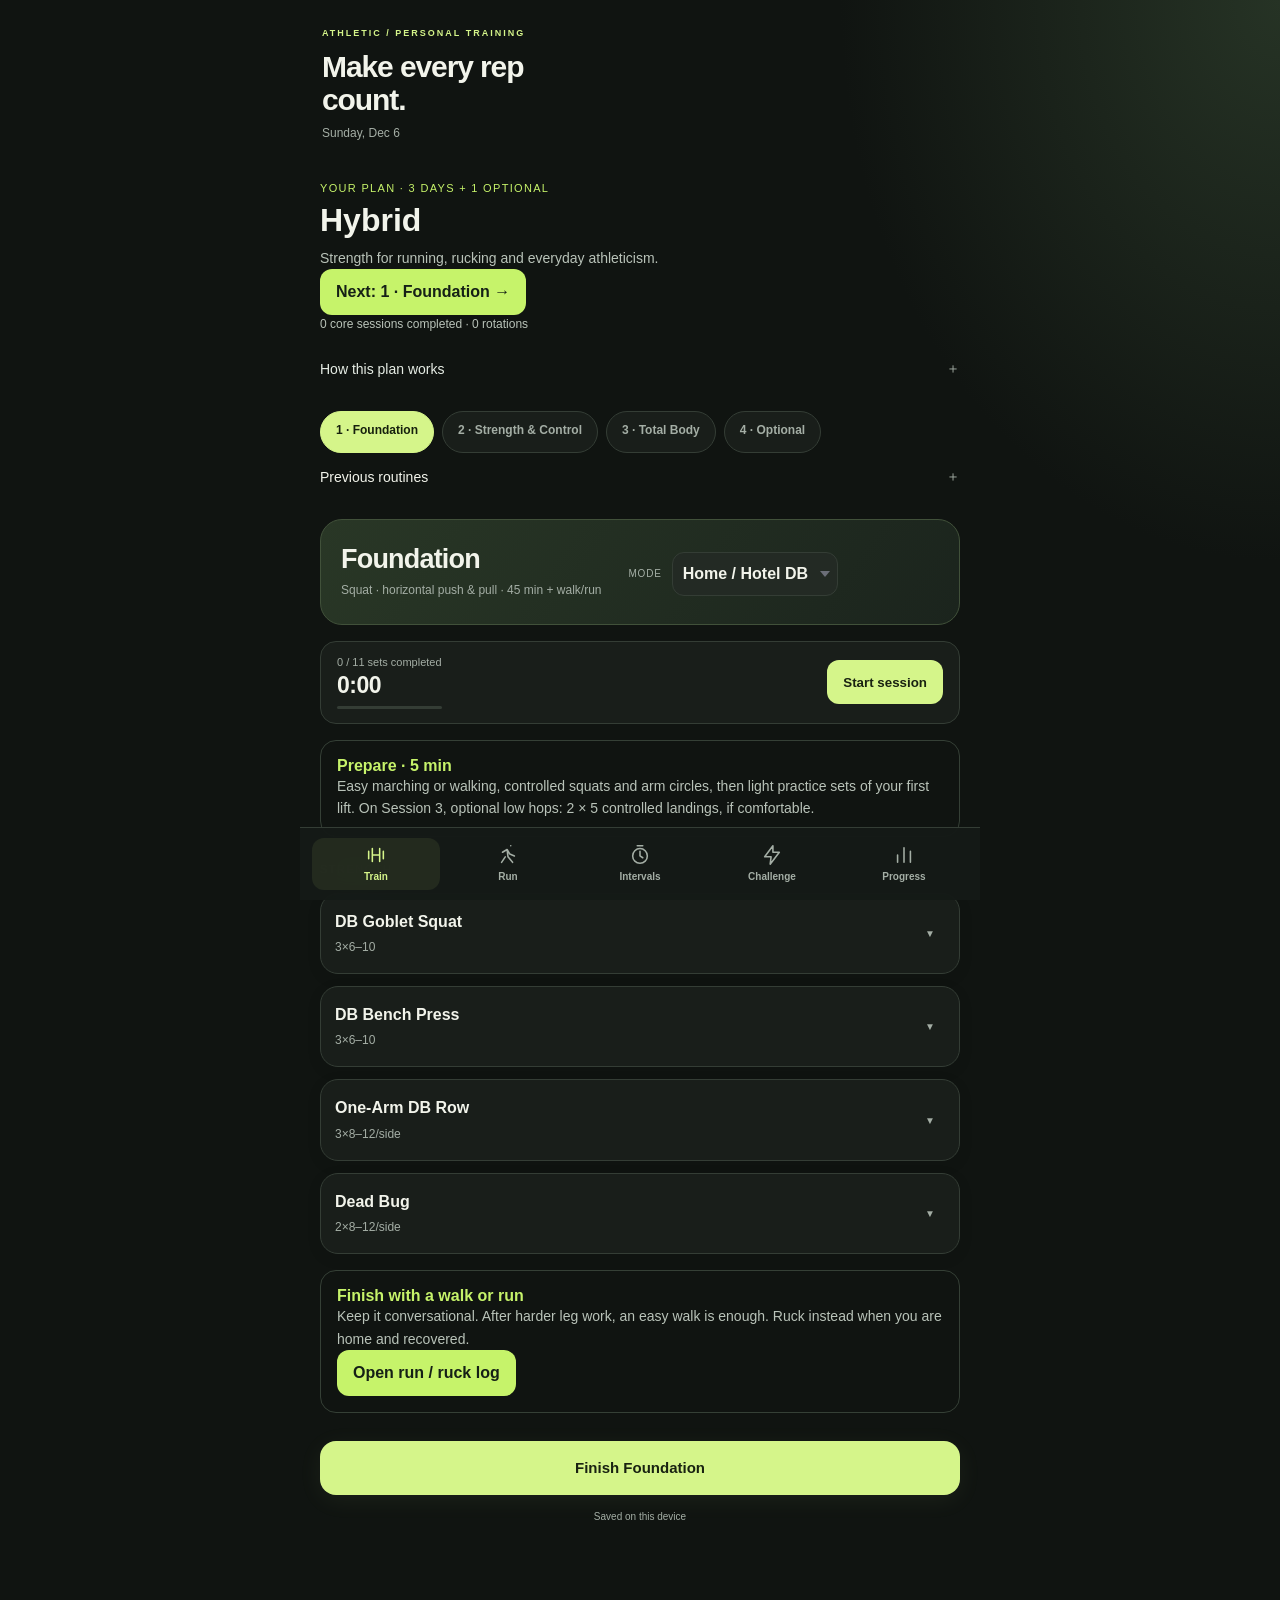
==== index.html @ b8af1570 "Add personal Hybrid plan with rotating sessions and equipment modes" ====
<!DOCTYPE html>
<html lang="en">
<head>
<meta charset="UTF-8">
<meta name="viewport" content="width=device-width, initial-scale=1.0, viewport-fit=cover">
<title>Athletic Tracker</title>
<link rel="icon" href="icon.svg" type="image/svg+xml">
<link rel="manifest" href="manifest.json">
<meta name="theme-color" content="#0D0D0F">
<meta name="apple-mobile-web-app-capable" content="yes">
<meta name="apple-mobile-web-app-status-bar-style" content="black-translucent">
<meta name="apple-mobile-web-app-title" content="Athletic">
<link rel="apple-touch-icon" href="icon-180-v3.png">
<style>
  :root {
    --bg: #0D0D0F;
    --surface: #16171A;
    --surface2: #1E2025;
    --border: #2A2B30;
    --text: #E8E9EC;
    --muted: #6B6E78;
    --upper-a: #E84040;
    --lower-a: #3DBE6E;
    --upper-b: #4098E8;
    --lower-b: #9B5DE5;
    --run: #F5A623;
    --font-mono: 'SF Mono','Fira Code','Consolas',monospace;
    --font-sans: -apple-system,BlinkMacSystemFont,'Segoe UI',sans-serif;
  }
  * { box-sizing: border-box; margin: 0; padding: 0; }
  body { background: var(--bg); color: var(--text); font-family: var(--font-sans); min-height: 100vh; }

  /* GOAL STRIP */
  .goal-strip { background: var(--surface); border-bottom: 1px solid var(--border); padding: 10px 16px; display: grid; grid-template-columns: repeat(4,1fr); gap: 8px; }
  .goal-card { background: var(--surface2); border-radius: 8px; padding: 8px 10px; position: relative; overflow: hidden; }
  .goal-card::before { content:''; position: absolute; top:0; left:0; right:0; height:2px; background: var(--goal-color,#E84040); }
  .goal-label { font-size:9px; text-transform:uppercase; letter-spacing:.08em; color:var(--muted); margin-bottom:4px; }
  .goal-value { font-family:var(--font-mono); font-size:18px; font-weight:700; line-height:1; color:var(--goal-color); }
  .goal-target { font-size:9px; color:var(--muted); margin-top:3px; }
  .goal-progress-bar { margin-top:6px; height:3px; background:var(--border); border-radius:2px; overflow:hidden; }
  .goal-progress-fill { height:100%; border-radius:2px; background:var(--goal-color); transition:width .4s ease; }

  /* HEADER */
  header { padding:14px 16px 0; display:flex; align-items:center; justify-content:space-between; }
  header h1 { font-size:20px; font-weight:700; letter-spacing:-.02em; }
  .header-date { font-size:12px; color:var(--muted); font-family:var(--font-mono); }

  /* TABS */
  .tabs-wrap { padding:14px 16px 0; overflow-x:auto; }
  .tabs { display:flex; gap:6px; min-width:max-content; }
  .tab { padding:7px 14px; border-radius:6px; border:1px solid var(--border); background:var(--surface); color:var(--muted); font-size:12px; font-weight:600; letter-spacing:.04em; text-transform:uppercase; cursor:pointer; transition:all .15s; white-space:nowrap; }
  .tab:hover { border-color:#444; color:var(--text); }
  .tab.active { color:#fff; border-color:var(--tab-color); background:color-mix(in srgb,var(--tab-color) 15%,var(--surface)); }
  .tab[data-tab="upper-a"] { --tab-color:var(--upper-a); }
  .tab[data-tab="lower-a"] { --tab-color:var(--lower-a); }
  .tab[data-tab="upper-b"] { --tab-color:var(--upper-b); }
  .tab[data-tab="lower-b"] { --tab-color:var(--lower-b); }
  .tab[data-tab="run"] { --tab-color:var(--run); }
  .tab[data-tab="dbcircuit"] { --tab-color:#FF6B9D; }
  .tab[data-tab="emom"] { --tab-color:#00C9A7; }
  .tab[data-tab="gtg"] { --tab-color:#FFD23F; }
  .tab[data-tab="log"] { --tab-color:#888; }

  main { padding:16px; }
  .panel { display:none; }
  .panel.active { display:block; }

  /* WORKOUT HEADER */
  .workout-header { display:flex; align-items:center; gap:10px; margin-bottom:16px; }
  .workout-badge { width:8px; height:8px; border-radius:50%; flex-shrink:0; }
  .workout-title { font-size:22px; font-weight:700; }
  .workout-subtitle { font-size:12px; color:var(--muted); margin-top:2px; }
  .section-label { font-size:9px; text-transform:uppercase; letter-spacing:.1em; color:var(--muted); margin:18px 0 8px; padding-bottom:6px; border-bottom:1px solid var(--border); }

  /* EXERCISE CARD */
  .exercise-card { background:var(--surface); border:1px solid var(--border); border-radius:10px; margin-bottom:8px; overflow:hidden; }
  .exercise-header { display:flex; align-items:center; justify-content:space-between; padding:12px 14px; user-select:none; }
  .exercise-header-left { flex:1; cursor:pointer; }
  .exercise-name { font-size:14px; font-weight:600; }
  .exercise-scheme { font-family:var(--font-mono); font-size:11px; color:var(--muted); }
  .exercise-chevron { font-size:10px; color:var(--muted); transition:transform .2s; margin-left:10px; cursor:pointer; }
  .exercise-card.open .exercise-chevron { transform:rotate(180deg); }

  /* SWAP BUTTON */
  .swap-btn {
    background: var(--surface2);
    border: 1px solid var(--border);
    border-radius: 5px;
    color: var(--muted);
    font-size: 10px;
    font-weight: 700;
    letter-spacing: .04em;
    padding: 4px 8px;
    cursor: pointer;
    white-space: nowrap;
    transition: all .15s;
    margin-right: 8px;
    flex-shrink: 0;
  }
  .swap-btn:hover { border-color:#555; color:var(--text); }
  .swap-btn.active { border-color:#F5A623; color:#F5A623; background:rgba(245,166,35,.08); }

  /* SWAP DROPDOWN */
  .swap-dropdown {
    display: none;
    margin: 0 14px 12px;
    background: var(--surface2);
    border: 1px solid var(--border);
    border-radius: 8px;
    overflow: hidden;
  }
  .swap-dropdown.open { display: block; }
  .swap-category {
    padding: 6px 12px 4px;
    font-size: 9px;
    text-transform: uppercase;
    letter-spacing: .1em;
    color: var(--muted);
    border-top: 1px solid var(--border);
    margin-top: 2px;
  }
  .swap-category:first-child { border-top: none; margin-top: 0; }
  .swap-option {
    display: flex;
    align-items: center;
    justify-content: space-between;
    padding: 9px 12px;
    cursor: pointer;
    transition: background .12s;
    font-size: 13px;
  }
  .swap-option:hover { background: rgba(255,255,255,.04); }
  .swap-option.current { color: #F5A623; }
  .swap-option-name { font-weight: 500; }
  .swap-option-scheme { font-family: var(--font-mono); font-size: 10px; color: var(--muted); }
  .swap-option.current .swap-option-scheme { color: rgba(245,166,35,.6); }
  .swap-check { font-size: 12px; color: #F5A623; opacity: 0; }
  .swap-option.current .swap-check { opacity: 1; }

  /* SET LOGGER */
  .set-logger { padding:0 14px 12px; display:none; }
  .exercise-card.open .set-logger { display:block; }
  .sets-grid { display:grid; grid-template-columns:28px 1fr 1fr 80px; gap:6px; align-items:center; margin-bottom:6px; }
  .sets-grid-header { font-size:9px; text-transform:uppercase; letter-spacing:.08em; color:var(--muted); padding-bottom:4px; border-bottom:1px solid var(--border); margin-bottom:4px; }
  .set-num { font-family:var(--font-mono); font-size:12px; color:var(--muted); }
  .set-input { background:var(--surface2); border:1px solid var(--border); border-radius:6px; padding:7px 10px; color:var(--text); font-family:var(--font-mono); font-size:13px; width:100%; outline:none; transition:border-color .15s; }
  .set-input:focus { border-color:#555; }
  .set-input::placeholder { color:#3a3b40; }
  .complete-btn { background:var(--surface2); border:1px solid var(--border); border-radius:6px; padding:7px; color:var(--muted); font-size:11px; cursor:pointer; text-align:center; transition:all .15s; font-weight:600; }
  .complete-btn.done { background:#1a2e1a; border-color:#2e5c2e; color:#5aab5a; }

  /* LAST SESSION HINT */
  .sets-grid-wrap { margin-bottom:6px; }
  .last-hint { font-size:10px; color:var(--muted); font-family:var(--font-mono); padding:2px 0 0 34px; opacity:.6; }

  /* REST TIMER */
  .rest-timer { padding:8px 14px 10px; }
  .rest-timer-inner { background:var(--surface2); border:1px solid var(--border); border-radius:8px; padding:10px 14px; display:flex; align-items:center; gap:10px; }
  .rest-label { font-size:9px; text-transform:uppercase; letter-spacing:.1em; color:var(--muted); font-weight:700; }
  .rest-countdown { font-family:var(--font-mono); font-size:20px; font-weight:700; color:var(--text); min-width:38px; }
  .rest-skip { background:none; border:1px solid var(--border); border-radius:5px; color:var(--muted); font-size:11px; padding:3px 8px; cursor:pointer; margin-left:auto; transition:all .15s; }
  .rest-skip:hover { color:var(--text); border-color:#555; }
  .rest-bar-wrap { position:absolute; bottom:0; left:0; right:0; height:2px; background:var(--border); border-radius:0 0 8px 8px; overflow:hidden; }
  .rest-timer-inner { position:relative; }
  .rest-bar-fill { height:100%; border-radius:2px; transition:width 1s linear, background .5s; }

  /* PR FLASH */
  .pr-flash {
    position:absolute; top:10px; right:50px;
    background:#2a1f00; border:1px solid #F5A623;
    color:#F5A623; font-size:13px; font-weight:700;
    padding:4px 10px; border-radius:6px;
    animation: prPop .3s ease, prFade 2s ease 0.5s forwards;
    pointer-events:none; z-index:10;
  }
  @keyframes prPop { from{transform:scale(.7);opacity:0} to{transform:scale(1);opacity:1} }
  @keyframes prFade { from{opacity:1} to{opacity:0} }
  .exercise-card { position:relative; }

  /* RUN */
  .run-option { background:var(--surface); border:1px solid var(--border); border-radius:10px; padding:16px; margin-bottom:10px; }
  .run-type { font-size:11px; font-weight:700; letter-spacing:.08em; text-transform:uppercase; margin-bottom:8px; color:var(--run); }
  .run-detail { font-size:13px; color:var(--muted); line-height:1.7; }
  .run-detail strong { color:var(--text); }
  .run-log-area { margin-top:12px; display:grid; grid-template-columns:1fr 1fr; gap:8px; }
  .run-input-wrap label { font-size:10px; color:var(--muted); display:block; margin-bottom:4px; letter-spacing:.05em; text-transform:uppercase; }
  .run-input { background:var(--surface2); border:1px solid var(--border); border-radius:6px; padding:8px 10px; color:var(--text); font-family:var(--font-mono); font-size:13px; width:100%; outline:none; }
  .run-input:focus { border-color:#555; }

  /* LOG */
  .log-entry { background:var(--surface); border:1px solid var(--border); border-radius:10px; padding:14px; margin-bottom:8px; }
  .log-entry-header { display:flex; justify-content:space-between; align-items:flex-start; margin-bottom:10px; }
  .log-entry-day { font-weight:700; font-size:14px; }
  .log-entry-date { font-family:var(--font-mono); font-size:11px; color:var(--muted); }
  .log-entry-delete { background:none; border:none; color:var(--muted); cursor:pointer; font-size:16px; padding:0 2px; }
  .log-entry-delete:hover { color:#e84040; }
  .log-sets { font-family:var(--font-mono); font-size:12px; color:var(--muted); line-height:1.9; }
  .log-sets span { color:var(--text); }
  .empty-log { text-align:center; padding:40px 20px; color:var(--muted); font-size:14px; }

  /* SAVE BAR */
  .save-bar { position:sticky; bottom:0; background:linear-gradient(to top,var(--bg) 70%,transparent); padding:16px 0 8px; margin-top:12px; }
  .save-btn { width:100%; padding:14px; border-radius:10px; border:none; font-size:14px; font-weight:700; cursor:pointer; letter-spacing:.04em; transition:opacity .15s; }
  .save-btn:hover { opacity:.85; }

  /* GOAL EDITOR */
  .goal-editor { background:var(--surface); border:1px solid var(--border); border-radius:10px; padding:16px; margin-top:16px; }
  .goal-editor h3 { font-size:13px; font-weight:700; margin-bottom:12px; color:var(--muted); text-transform:uppercase; letter-spacing:.06em; }
  .goal-inputs { display:grid; grid-template-columns:1fr 1fr; gap:10px; }
  .goal-input-wrap label { font-size:10px; color:var(--muted); display:block; margin-bottom:4px; letter-spacing:.05em; text-transform:uppercase; }
  .goal-input { background:var(--surface2); border:1px solid var(--border); border-radius:6px; padding:8px 10px; color:var(--text); font-family:var(--font-mono); font-size:14px; width:100%; outline:none; }
  .goal-input:focus { border-color:#555; }
  .update-goals-btn { margin-top:12px; width:100%; padding:10px; background:var(--surface2); border:1px solid var(--border); border-radius:8px; color:var(--text); font-size:13px; font-weight:700; cursor:pointer; transition:border-color .15s; }
  .update-goals-btn:hover { border-color:#555; }

  /* WEEK NAV */
  .week-nav { display:flex; align-items:center; justify-content:space-between; background:var(--surface); border:1px solid var(--border); border-radius:8px; padding:8px 14px; margin-bottom:14px; font-size:13px; font-weight:600; }
  .week-nav button { background:none; border:none; color:var(--muted); cursor:pointer; font-size:18px; padding:0 6px; }
  .week-nav button:hover { color:var(--text); }
  .week-label { font-family:var(--font-mono); font-size:12px; }

  @media (max-width:480px) {
    .goal-strip { grid-template-columns:repeat(2,1fr); }
    .sets-grid { grid-template-columns:22px 1fr 1fr 66px; }
  }

  /* EMOM TIMER */
  .emom-display {
    background: var(--surface);
    border: 1px solid var(--border);
    border-radius: 14px;
    padding: 24px 20px;
    text-align: center;
    margin-bottom: 14px;
    position: relative;
    overflow: hidden;
  }
  .emom-round-label { font-size:10px; text-transform:uppercase; letter-spacing:.12em; color:var(--muted); margin-bottom:6px; }
  .emom-exercise-name { font-size:22px; font-weight:800; margin-bottom:4px; letter-spacing:-.01em; }
  .emom-exercise-sub { font-size:12px; color:var(--muted); margin-bottom:20px; }
  .emom-clock { font-family:var(--font-mono); font-size:72px; font-weight:700; line-height:1; margin-bottom:6px; transition:color .3s; }
  .emom-progress-ring { position:absolute; top:0;left:0;right:0;bottom:0; pointer-events:none; }
  .emom-set-dots { display:flex; gap:6px; justify-content:center; flex-wrap:wrap; margin-bottom:20px; }
  .emom-dot { width:10px; height:10px; border-radius:50%; background:var(--border); transition:background .3s; }
  .emom-dot.done-hrpu { background:#E84040; }
  .emom-dot.done-plank { background:#4098E8; }
  .emom-dot.active { box-shadow:0 0 0 2px var(--text); }
  .emom-controls { display:flex; gap:10px; justify-content:center; margin-bottom:16px; }
  .emom-btn {
    padding:12px 28px; border-radius:10px; border:none;
    font-size:14px; font-weight:700; cursor:pointer; letter-spacing:.04em;
    transition:opacity .15s;
  }
  .emom-btn:hover { opacity:.85; }
  .emom-btn-start { background:#00C9A7; color:#000; }
  .emom-btn-reset { background:var(--surface2); color:var(--muted); border:1px solid var(--border); }
  .emom-log-row { display:flex; align-items:center; gap:10px; padding:8px 0; border-bottom:1px solid var(--border); }
  .emom-log-round { font-family:var(--font-mono); font-size:11px; color:var(--muted); width:50px; }
  .emom-log-ex { font-size:13px; font-weight:600; flex:1; }
  .emom-log-input { background:var(--surface2); border:1px solid var(--border); border-radius:6px; padding:6px 10px; color:var(--text); font-family:var(--font-mono); font-size:13px; width:70px; outline:none; }
  .emom-log-input:focus { border-color:#555; }
  .emom-log-label { font-size:10px; color:var(--muted); }
  .emom-log-section { background:var(--surface); border:1px solid var(--border); border-radius:10px; padding:14px; margin-bottom:14px; }
  .emom-log-title { font-size:10px; text-transform:uppercase; letter-spacing:.1em; color:var(--muted); margin-bottom:10px; }
  .emom-complete-banner {
    background: linear-gradient(135deg, #00C9A7, #00907A);
    border-radius:10px; padding:16px; text-align:center;
    font-size:18px; font-weight:800; color:#000;
    margin-bottom:14px; display:none;
  }

  /* WARM-UP CHECKLIST */
  .warmup-card { background:var(--surface); border:1px solid var(--border); border-radius:10px; padding:14px; margin-bottom:10px; }
  .warmup-title { font-size:10px; text-transform:uppercase; letter-spacing:.1em; color:#F5A623; font-weight:700; margin-bottom:10px; display:flex; align-items:center; gap:6px; }
  .warmup-item { display:flex; align-items:center; gap:10px; padding:7px 0; border-bottom:1px solid var(--border); cursor:pointer; user-select:none; }
  .warmup-item:last-child { border-bottom:none; }
  .warmup-check { width:18px; height:18px; border:1.5px solid var(--border); border-radius:4px; display:flex; align-items:center; justify-content:center; flex-shrink:0; font-size:11px; transition:all .15s; }
  .warmup-item.checked .warmup-check { background:#F5A623; border-color:#F5A623; color:#000; }
  .warmup-text { font-size:13px; flex:1; }
  .warmup-item.checked .warmup-text { color:var(--muted); text-decoration:line-through; }
  .warmup-duration { font-family:var(--font-mono); font-size:10px; color:var(--muted); }

  /* COOL-DOWN */
  .cooldown-card { background:var(--surface); border:1px solid var(--border); border-radius:10px; padding:14px; margin-top:10px; }
  .cooldown-title { font-size:10px; text-transform:uppercase; letter-spacing:.1em; color:#4098E8; font-weight:700; margin-bottom:10px; }
  .stretch-item { display:flex; align-items:center; gap:10px; padding:7px 0; border-bottom:1px solid var(--border); cursor:pointer; user-select:none; }
  .stretch-item:last-child { border-bottom:none; }
  .stretch-check { width:18px; height:18px; border:1.5px solid var(--border); border-radius:4px; display:flex; align-items:center; justify-content:center; flex-shrink:0; font-size:11px; transition:all .15s; }
  .stretch-item.checked .stretch-check { background:#4098E8; border-color:#4098E8; color:#fff; }
  .stretch-text { font-size:13px; flex:1; }
  .stretch-item.checked .stretch-text { color:var(--muted); text-decoration:line-through; }
  .stretch-duration { font-family:var(--font-mono); font-size:10px; color:var(--muted); }
  /* GTG CHALLENGE */
  .gtg-status-card {
    background: linear-gradient(135deg, rgba(255,210,63,.12), rgba(255,210,63,.04));
    border: 1px solid rgba(255,210,63,.35);
    border-radius: 12px;
    padding: 16px;
    margin-bottom: 14px;
    text-align: center;
  }
  .gtg-status-title { font-size:11px; text-transform:uppercase; letter-spacing:.1em; color:#FFD23F; font-weight:700; margin-bottom:6px; }
  .gtg-status-main { font-size:20px; font-weight:800; color:var(--text); margin-bottom:4px; }
  .gtg-status-sub { font-size:12px; color:var(--muted); }
  .gtg-compare-grid { display:grid; grid-template-columns:1fr auto 1fr; gap:10px; margin-top:14px; align-items:center; }
  .gtg-compare-stat { text-align:center; }
  .gtg-compare-value { font-family:var(--font-mono); font-size:26px; font-weight:800; }
  .gtg-compare-label { font-size:9px; text-transform:uppercase; letter-spacing:.08em; color:var(--muted); margin-top:2px; }
  .gtg-compare-arrow { font-size:18px; color:#FFD23F; }
  .gtg-compare-delta { font-size:11px; font-weight:700; color:#3DBE6E; margin-top:4px; }

  .gtg-day-grid { display:grid; grid-template-columns:repeat(7,1fr); gap:6px; margin-bottom:14px; }
  .gtg-day-cell {
    aspect-ratio:1; border-radius:8px; border:1px solid var(--border);
    background:var(--surface); display:flex; flex-direction:column;
    align-items:center; justify-content:center; cursor:pointer;
    transition:all .15s; position:relative;
  }
  .gtg-day-cell:hover { border-color:#555; }
  .gtg-day-cell.today { border-color:#FFD23F; border-width:2px; }
  .gtg-day-cell.done { background:rgba(61,190,110,.12); border-color:#3DBE6E; }
  .gtg-day-cell.rest { background:rgba(107,110,120,.1); }
  .gtg-day-cell.test { background:rgba(255,210,63,.12); border-color:#FFD23F; }
  .gtg-day-num { font-family:var(--font-mono); font-size:14px; font-weight:800; color:var(--text); }
  .gtg-day-type { font-size:8px; text-transform:uppercase; letter-spacing:.04em; color:var(--muted); margin-top:2px; }
  .gtg-day-check { position:absolute; top:2px; right:4px; font-size:9px; color:#3DBE6E; }

  .gtg-active-day { background:var(--surface); border:1px solid var(--border); border-radius:12px; padding:16px; margin-bottom:14px; }
  .gtg-active-title { font-size:16px; font-weight:800; margin-bottom:4px; }
  .gtg-active-sub { font-size:12px; color:var(--muted); margin-bottom:14px; }
  .gtg-test-inputs { display:grid; grid-template-columns:1fr 1fr; gap:10px; margin-bottom:12px; }
  .gtg-input-wrap label { font-size:10px; color:var(--muted); display:block; margin-bottom:4px; letter-spacing:.05em; text-transform:uppercase; }
  .gtg-input { background:var(--surface2); border:1px solid var(--border); border-radius:6px; padding:9px 10px; color:var(--text); font-family:var(--font-mono); font-size:15px; width:100%; outline:none; text-align:center; }
  .gtg-input:focus { border-color:#555; }
  .gtg-hourly-grid { display:grid; grid-template-columns:repeat(5,1fr); gap:6px; margin-bottom:12px; }
  .gtg-hour-btn { padding:10px 4px; border-radius:8px; border:1px solid var(--border); background:var(--surface2); color:var(--muted); font-size:11px; font-weight:700; cursor:pointer; transition:all .15s; text-align:center; }
  .gtg-hour-btn.done { background:rgba(61,190,110,.15); border-color:#3DBE6E; color:#5aab5a; }
  .gtg-hour-label { font-size:9px; opacity:.7; display:block; }
  .gtg-save-day-btn { width:100%; padding:12px; border-radius:10px; border:none; background:#FFD23F; color:#000; font-size:14px; font-weight:800; cursor:pointer; letter-spacing:.03em; }
  .gtg-save-day-btn:hover { opacity:.85; }
  .gtg-controls { display:flex; flex-direction:column; gap:8px; }
  .gtg-rest-note { text-align:center; padding:30px 20px; color:var(--muted); font-size:14px; }
  .week-summary { display:none; grid-template-columns:repeat(3,1fr); gap:8px; margin-bottom:14px; }
  .week-summary-stat { background:var(--surface); border:1px solid var(--border); border-radius:10px; padding:12px 8px; text-align:center; }
  .week-summary-value { font-family:var(--font-mono); font-size:20px; font-weight:800; color:var(--text); }
  .week-summary-label { font-size:9px; text-transform:uppercase; letter-spacing:.08em; color:var(--muted); margin-top:3px; }
  .log-cal-badge { font-size:10px; color:#F5A623; font-weight:600; margin-left:6px; }
  .day-subnav-wrap { padding:10px 16px 0; overflow-x:auto; display:block; }
  .day-subnav-wrap.hidden { display:none; }
  .day-subnav { display:flex; gap:6px; min-width:max-content; }
  .day-tab {
    padding:6px 12px; border-radius:16px; border:1px solid var(--border);
    background:var(--surface); color:var(--muted); font-size:11px; font-weight:600;
    cursor:pointer; transition:all .15s; white-space:nowrap;
  }
  .day-tab:hover { border-color:#444; color:var(--text); }
  .day-tab.active { color:#fff; border-color:var(--day-color); background:color-mix(in srgb,var(--day-color) 18%,var(--surface)); }
  .deload-banner { display:none; background:linear-gradient(135deg,rgba(245,166,35,.15),rgba(245,166,35,.05)); border:1px solid rgba(245,166,35,.4); border-radius:10px; padding:10px 14px; margin-bottom:14px; font-size:12px; color:#F5A623; font-weight:600; text-align:center; letter-spacing:.03em; }
  .deload-banner.active { display:block; }
  .deload-toggle-wrap { display:flex; align-items:center; justify-content:space-between; background:var(--surface); border:1px solid var(--border); border-radius:8px; padding:10px 14px; margin-bottom:14px; }
  .deload-toggle-label { font-size:12px; font-weight:600; color:var(--muted); }
  .toggle-switch { position:relative; width:40px; height:22px; cursor:pointer; }
  .toggle-switch input { opacity:0; width:0; height:0; }
  .toggle-slider { position:absolute; inset:0; background:var(--border); border-radius:22px; transition:.2s; }
  .toggle-slider:before { content:''; position:absolute; width:16px; height:16px; left:3px; bottom:3px; background:var(--muted); border-radius:50%; transition:.2s; }
  .toggle-switch input:checked + .toggle-slider { background:#F5A623; }
  .toggle-switch input:checked + .toggle-slider:before { transform:translateX(18px); background:#000; }
  /* SESSION TIMER */
  .session-timer { font-family:var(--font-mono); font-size:11px; color:var(--muted); text-align:right; padding:4px 0 10px; letter-spacing:.05em; }
  /* BODYWEIGHT QUICK ENTRY */
  .bw-quick { display:flex; align-items:center; gap:8px; background:var(--surface); border:1px solid var(--border); border-radius:8px; padding:8px 12px; margin-bottom:10px; }
  .bw-quick-label { font-size:11px; color:var(--muted); font-weight:600; flex:1; }
  .bw-quick-input { background:var(--surface2); border:1px solid var(--border); border-radius:6px; padding:5px 8px; color:var(--text); font-family:var(--font-mono); font-size:13px; width:70px; outline:none; text-align:center; }
  .bw-quick-input:focus { border-color:#555; }
  .bw-quick-unit { font-size:11px; color:var(--muted); }
  .bw-quick-btn { background:var(--surface2); border:1px solid var(--border); border-radius:6px; padding:5px 10px; color:var(--text); font-size:11px; font-weight:700; cursor:pointer; transition:border-color .15s; }
  .bw-quick-btn:hover { border-color:#555; }
  /* REST TIMER SETTINGS */
  .rest-settings { display:flex; align-items:center; gap:8px; padding:6px 14px 8px; font-size:11px; color:var(--muted); }
  .rest-settings select { background:var(--surface2); border:1px solid var(--border); border-radius:5px; padding:3px 6px; color:var(--text); font-size:11px; outline:none; cursor:pointer; }
  /* CSV EXPORT */
  .export-btn { width:100%; padding:10px; background:var(--surface2); border:1px solid var(--border); border-radius:8px; color:var(--muted); font-size:12px; font-weight:700; cursor:pointer; transition:all .15s; margin-top:10px; letter-spacing:.04em; }
  .export-btn:hover { border-color:#555; color:var(--text); }

  /* GLOBAL EQUIPMENT SWAP */
  .equip-mode-wrap { display:flex; align-items:center; gap:6px; }
  .equip-mode-label { font-size:9px; text-transform:uppercase; letter-spacing:.08em; color:var(--muted); }
  .equip-mode-select {
    background: var(--surface2);
    border: 1px solid var(--border);
    border-radius: 6px;
    padding: 5px 10px;
    color: var(--text);
    font-size: 11px;
    font-weight: 700;
    outline: none;
    cursor: pointer;
    transition: border-color .15s;
    appearance: none;
    -webkit-appearance: none;
    padding-right: 22px;
    background-image: url("data:image/svg+xml,%3Csvg xmlns='http://www.w3.org/2000/svg' width='10' height='6'%3E%3Cpath d='M0 0l5 6 5-6z' fill='%236B6E78'/%3E%3C/svg%3E");
    background-repeat: no-repeat;
    background-position: right 7px center;
  }
  .equip-mode-select:focus { border-color: #555; }
  .equip-mode-select.active { border-color: #F5A623; color: #F5A623; }
  .equip-mode-badge {
    font-size: 9px; font-weight: 700; letter-spacing: .06em;
    text-transform: uppercase; padding: 2px 7px;
    border-radius: 4px; margin-left: 4px;
    display: none;
  }
  .equip-mode-badge.visible { display: inline-block; }

  /* METCON CIRCUITS */
  .circuit-card { background:var(--surface); border:1px solid var(--border); border-radius:12px; margin-bottom:12px; overflow:hidden; }
  .circuit-header { padding:12px 14px; display:flex; align-items:center; justify-content:space-between; }
  .circuit-name { font-size:13px; font-weight:800; letter-spacing:.06em; text-transform:uppercase; }
  .circuit-meta { font-size:11px; color:var(--muted); font-family:var(--font-mono); }
  .circuit-exercises { padding:0 14px 4px; }
  .circuit-exercise-row { display:flex; align-items:center; gap:10px; padding:8px 0; border-bottom:1px solid var(--border); }
  .circuit-exercise-row:last-child { border-bottom:none; }
  .circuit-exercise-num { width:20px; height:20px; border-radius:50%; display:flex; align-items:center; justify-content:center; font-size:10px; font-weight:800; flex-shrink:0; }
  .circuit-exercise-name { font-size:13px; font-weight:600; flex:1; }
  .circuit-exercise-detail { font-size:11px; color:var(--muted); font-family:var(--font-mono); }
  .circuit-rounds-log { padding:10px 14px 12px; background:var(--surface2); }
  .circuit-rounds-label { font-size:9px; text-transform:uppercase; letter-spacing:.1em; color:var(--muted); margin-bottom:8px; }
  .circuit-round-row { display:flex; align-items:center; gap:6px; margin-bottom:6px; }
  .circuit-round-num { font-size:11px; color:var(--muted); font-family:var(--font-mono); width:52px; }
  .circuit-done-btn { padding:5px 12px; border-radius:6px; border:1px solid var(--border); background:var(--surface); color:var(--muted); font-size:11px; font-weight:700; cursor:pointer; transition:all .15s; }
  .circuit-done-btn.done { background:#1a2e1a; border-color:#2e5c2e; color:#5aab5a; }
  .circuit-notes { background:var(--surface); border:1px solid var(--border); border-radius:6px; padding:6px 10px; color:var(--text); font-size:12px; flex:1; outline:none; }
</style>
<link rel="stylesheet" href="mobile.css">
</head>
<body>

<div class="goal-strip">
  <div class="goal-card" style="--goal-color:#E84040">
    <div class="goal-label">Weight</div>
    <div class="goal-value" id="gWeight">210</div>
    <div class="goal-target">Goal: 180–190 lbs</div>
    <div class="goal-progress-bar"><div class="goal-progress-fill" id="gWeightBar" style="width:0%"></div></div>
  </div>
  <div class="goal-card" style="--goal-color:#3DBE6E">
    <div class="goal-label">2-Mile</div>
    <div class="goal-value" id="g2mile">—</div>
    <div class="goal-target">Goal: 13:00</div>
    <div class="goal-progress-bar"><div class="goal-progress-fill" id="g2mileBar" style="width:0%"></div></div>
  </div>
  <div class="goal-card" style="--goal-color:#4098E8">
    <div class="goal-label">HRPU</div>
    <div class="goal-value" id="gHRPU">—</div>
    <div class="goal-target">Goal: 70</div>
    <div class="goal-progress-bar"><div class="goal-progress-fill" id="gHRPUBar" style="width:0%"></div></div>
  </div>
  <div class="goal-card" style="--goal-color:#9B5DE5">
    <div class="goal-label">Squat PR</div>
    <div class="goal-value" id="gSquat">—</div>
    <div class="goal-target">Started: 225–235</div>
    <div class="goal-progress-bar"><div class="goal-progress-fill" id="gSquatBar" style="width:50%"></div></div>
  </div>
</div>

<header>
  <div>
    <div class="brand-eyebrow">ATHLETIC / PERSONAL TRAINING</div><h1>Make every rep count.</h1>
    <div class="header-date" id="headerDate"></div>
  </div>
  <div id="streakDisplay" style="font-size:13px;font-weight:700;color:#F5A623;font-family:var(--font-mono)"></div>
</header>

<div class="tabs-wrap">
  <div class="tabs">
    <div class="tab active" data-tab="train">Train</div>
    <div class="tab" data-tab="run">Run</div>
    <div class="tab" data-tab="emom">EMOM</div>
    <div class="tab" data-tab="gtg">GTG</div>
    <div class="tab" data-tab="log">History</div>
  </div>
</div>

<div class="day-subnav-wrap" id="dayCategorySubnav">
  <div class="day-subnav">
    <div class="day-tab active" data-day="upper-a" style="--day-color:#E84040">Push+Pull</div>
    <div class="day-tab" data-day="lower-a" style="--day-color:#3DBE6E">Lower+Carry</div>
    <div class="day-tab" data-day="upper-b" style="--day-color:#4098E8">Metcon</div>
    <div class="day-tab" data-day="lower-b" style="--day-color:#9B5DE5">Lower+Mob</div>
    <div class="day-tab" data-day="dbcircuit" style="--day-color:#FF6B9D">DB Circuit</div>
  </div>
</div>

<main>
<div class="panel active" id="panel-upper-a">
  <div class="workout-header">
    <div class="workout-badge" style="background:#E84040"></div>
    <div><div class="workout-title">Push + Pull</div><div class="workout-subtitle">Mon — Press · Pull · KB · Carries</div></div>
    <div class="equip-mode-wrap">
      <span class="equip-mode-label">Mode</span>
      <select class="equip-mode-select" id="equip-upper-a" onchange="applyEquipmentMode('upper-a', this.value, this)">
        <option value="Commercial Gym">Commercial Gym</option><option value="default" selected>🏠 Home</option>
        <option value="Dumbbell">🏨 Hotel DB</option>
        <option value="Bodyweight">🪖 Bodyweight</option>
        <option value="Cable">🔌 Cable/Machine</option>
        <option value="Kettlebell">🔔 KB Only</option>
      </select>
    </div>
  </div>
  <div class="deload-toggle-wrap">
    <span class="deload-toggle-label">🔄 Deload Week (−40% volume/intensity)</span>
    <label class="toggle-switch"><input type="checkbox" id="deload-upper-a" onchange="toggleDeload('upper-a')"><span class="toggle-slider"></span></label>
  </div>
  <div class="deload-banner" id="deload-banner-upper-a">⚡ DELOAD — Drop weight 40%, focus on form and recovery</div>
  <div class="session-timer" id="timer-upper-a">0:00</div>
  <div class="bw-quick">
    <span class="bw-quick-label">📊 Today's weight</span>
    <input class="bw-quick-input" type="number" id="bw-upper-a" placeholder="217">
    <span class="bw-quick-unit">lbs</span>
    <button class="bw-quick-btn" onclick="logBodyweight('bw-upper-a')">Save</button>
  </div>
  <div class="warmup-card">
    <div class="warmup-title">⚡ Pre-Session Warm-Up <span style="color:var(--muted);font-weight:400">(5 min)</span></div>
    <div class="warmup-item" onclick="toggleCheck(this)"><div class="warmup-check"></div><div class="warmup-text">Jump rope</div><div class="warmup-duration">2×3 min</div></div>
    <div class="warmup-item" onclick="toggleCheck(this)"><div class="warmup-check"></div><div class="warmup-text">Band pull-aparts</div><div class="warmup-duration">2×20</div></div>
    <div class="warmup-item" onclick="toggleCheck(this)"><div class="warmup-check"></div><div class="warmup-text">Neck circles + side tilt</div><div class="warmup-duration">30 sec</div></div>
    <div class="warmup-item" onclick="toggleCheck(this)"><div class="warmup-check"></div><div class="warmup-text">Wall slides</div><div class="warmup-duration">2×10</div></div>
    <div class="warmup-item" onclick="toggleCheck(this)"><div class="warmup-check"></div><div class="warmup-text">Light DB external rotation</div><div class="warmup-duration">1×15/arm</div></div>
    <div class="warmup-item" onclick="toggleCheck(this)"><div class="warmup-check"></div><div class="warmup-text">Press ramp: 50%×5 → 75%×3</div><div class="warmup-duration">ramp</div></div>
  </div>
  <div id="upper-a-exercises"></div>
  <div class="cooldown-card">
    <div class="cooldown-title">🧊 Cool-Down Stretches</div>
    <div class="stretch-item" onclick="toggleStretch(this)"><div class="stretch-check"></div><div class="stretch-text">Levator scapulae stretch (ear to shoulder, hand on head)</div><div class="stretch-duration">45 sec/side</div></div>
    <div class="stretch-item" onclick="toggleStretch(this)"><div class="stretch-check"></div><div class="stretch-text">Doorway chest stretch</div><div class="stretch-duration">60 sec</div></div>
    <div class="stretch-item" onclick="toggleStretch(this)"><div class="stretch-check"></div><div class="stretch-text">Cross-body shoulder stretch</div><div class="stretch-duration">30 sec/side</div></div>
    <div class="stretch-item" onclick="toggleStretch(this)"><div class="stretch-check"></div><div class="stretch-text">Lat stretch (hang from pull-up bar or doorframe)</div><div class="stretch-duration">45 sec</div></div>
    <div class="stretch-item" onclick="toggleStretch(this)"><div class="stretch-check"></div><div class="stretch-text">Thread-the-needle (thoracic rotation)</div><div class="stretch-duration">30 sec/side</div></div>
  </div>
  <div class="save-bar"><button class="save-btn" style="background:#E84040;color:#fff" onclick="saveWorkout('upper-a')">Finish Push + Pull</button></div>
</div>

<div class="panel" id="panel-lower-a">
  <div class="workout-header">
    <div class="workout-badge" style="background:#3DBE6E"></div>
    <div><div class="workout-title">Lower + Carry</div><div class="workout-subtitle">Tue — Hex Bar · KB Swing · Carries · Single Leg</div></div>
    <div class="equip-mode-wrap">
      <span class="equip-mode-label">Mode</span>
      <select class="equip-mode-select" id="equip-lower-a" onchange="applyEquipmentMode('lower-a', this.value, this)">
        <option value="Commercial Gym">Commercial Gym</option><option value="default" selected>🏠 Home</option>
        <option value="Dumbbell">🏨 Hotel DB</option>
        <option value="Bodyweight">🪖 Bodyweight</option>
        <option value="Kettlebell">🔔 KB Only</option>
        <option value="Machine">🏋 Machine</option>
      </select>
    </div>
  </div>
  <div class="deload-toggle-wrap">
    <span class="deload-toggle-label">🔄 Deload Week (−40% volume/intensity)</span>
    <label class="toggle-switch"><input type="checkbox" id="deload-lower-a" onchange="toggleDeload('lower-a')"><span class="toggle-slider"></span></label>
  </div>
  <div class="deload-banner" id="deload-banner-lower-a">⚡ DELOAD — Drop weight 40%, focus on form and recovery</div>
  <div class="session-timer" id="timer-lower-a">0:00</div>
  <div class="bw-quick">
    <span class="bw-quick-label">📊 Today's weight</span>
    <input class="bw-quick-input" type="number" id="bw-lower-a" placeholder="217">
    <span class="bw-quick-unit">lbs</span>
    <button class="bw-quick-btn" onclick="logBodyweight('bw-lower-a')">Save</button>
  </div>
  <div id="lower-a-exercises"></div>
  <div class="save-bar"><button class="save-btn" style="background:#3DBE6E;color:#000" onclick="saveWorkout('lower-a')">Finish Lower + Carry</button></div>
</div>

<div class="panel" id="panel-upper-b">
  <div class="workout-header">
    <div class="workout-badge" style="background:#4098E8"></div>
    <div><div class="workout-title">Metcon</div><div class="workout-subtitle">Thu — 3 Circuits · KB · Carries · Conditioning</div></div>
  </div>
  <div class="session-timer" id="timer-upper-b">0:00</div>
  <div class="bw-quick">
    <span class="bw-quick-label">📊 Today's weight</span>
    <input class="bw-quick-input" type="number" id="bw-upper-b" placeholder="217">
    <span class="bw-quick-unit">lbs</span>
    <button class="bw-quick-btn" onclick="logBodyweight('bw-upper-b')">Save</button>
  </div>
  <div id="metcon-circuits"></div>
  <div class="save-bar"><button class="save-btn" style="background:#4098E8;color:#fff" onclick="saveMetcon()">Finish Metcon</button></div>
</div>

<div class="panel" id="panel-lower-b">
  <div class="workout-header">
    <div class="workout-badge" style="background:#9B5DE5"></div>
    <div><div class="workout-title">Lower + Mobility</div><div class="workout-subtitle">Fri — Goblet · RDL · Turkish Get-Up · Stretch</div></div>
    <div class="equip-mode-wrap">
      <span class="equip-mode-label">Mode</span>
      <select class="equip-mode-select" id="equip-lower-b" onchange="applyEquipmentMode('lower-b', this.value, this)">
        <option value="Commercial Gym">Commercial Gym</option><option value="default" selected>🏠 Home</option>
        <option value="Dumbbell">🏨 Hotel DB</option>
        <option value="Bodyweight">🪖 Bodyweight</option>
        <option value="Kettlebell">🔔 KB Only</option>
        <option value="Machine">🏋 Machine</option>
      </select>
    </div>
  </div>
  <div class="deload-toggle-wrap">
    <span class="deload-toggle-label">🔄 Deload Week (−40% volume/intensity)</span>
    <label class="toggle-switch"><input type="checkbox" id="deload-lower-b" onchange="toggleDeload('lower-b')"><span class="toggle-slider"></span></label>
  </div>
  <div class="deload-banner" id="deload-banner-lower-b">⚡ DELOAD — Drop weight 40%, focus on form and recovery</div>
  <div class="session-timer" id="timer-lower-b">0:00</div>
  <div class="bw-quick">
    <span class="bw-quick-label">📊 Today's weight</span>
    <input class="bw-quick-input" type="number" id="bw-lower-b" placeholder="217">
    <span class="bw-quick-unit">lbs</span>
    <button class="bw-quick-btn" onclick="logBodyweight('bw-lower-b')">Save</button>
  </div>
  <div id="lower-b-exercises"></div>
  <div class="cooldown-card" style="margin-top:12px">
    <div class="cooldown-title">🧘 Mobility Circuit</div>
    <div class="stretch-item" onclick="toggleStretch(this)"><div class="stretch-check"></div><div class="stretch-text">Hip 90/90 — sit tall, rotate shin forward</div><div class="stretch-duration">90 sec/side</div></div>
    <div class="stretch-item" onclick="toggleStretch(this)"><div class="stretch-check"></div><div class="stretch-text">Pigeon pose</div><div class="stretch-duration">60 sec/side</div></div>
    <div class="stretch-item" onclick="toggleStretch(this)"><div class="stretch-check"></div><div class="stretch-text">Couch stretch (hip flexor)</div><div class="stretch-duration">60 sec/side</div></div>
    <div class="stretch-item" onclick="toggleStretch(this)"><div class="stretch-check"></div><div class="stretch-text">Thoracic rotation (thread the needle)</div><div class="stretch-duration">30 sec/side</div></div>
    <div class="stretch-item" onclick="toggleStretch(this)"><div class="stretch-check"></div><div class="stretch-text">Ankle dorsiflexion stretch (wall)</div><div class="stretch-duration">45 sec/side</div></div>
    <div class="stretch-item" onclick="toggleStretch(this)"><div class="stretch-check"></div><div class="stretch-text">Deep squat hold</div><div class="stretch-duration">60 sec</div></div>
    <div class="stretch-item" onclick="toggleStretch(this)"><div class="stretch-check"></div><div class="stretch-text">Lat / overhead stretch (doorframe or bar)</div><div class="stretch-duration">45 sec/side</div></div>
  </div>
  <div class="save-bar"><button class="save-btn" style="background:#9B5DE5;color:#fff" onclick="saveWorkout('lower-b')">Finish Lower + Mobility</button></div>
</div>

<div class="panel" id="panel-dbcircuit">
  <div class="workout-header">
    <div class="workout-badge" style="background:#FF6B9D"></div>
    <div><div class="workout-title">DB Circuit</div><div class="workout-subtitle">Hotel · Travel · 15-20 min full body</div></div>
  </div>
  <div class="session-timer" id="timer-dbcircuit">0:00</div>
  <div class="bw-quick">
    <span class="bw-quick-label">📊 Today's weight</span>
    <input class="bw-quick-input" type="number" id="bw-dbcircuit" placeholder="217">
    <span class="bw-quick-unit">lbs</span>
    <button class="bw-quick-btn" onclick="logBodyweight('bw-dbcircuit')">Save</button>
  </div>

  <div class="deload-toggle-wrap" style="margin-bottom:14px">
    <span class="deload-toggle-label">Circuit Variant</span>
    <select class="equip-mode-select" id="dbCircuitSelect" onchange="renderDBCircuit()" style="min-width:170px">
      <option value="A">A — Squat / Push / Pull</option>
      <option value="B">B — Hinge / Press / Single-Leg</option>
      <option value="C">C — Full-Body Density</option>
    </select>
  </div>

  <div class="warmup-card">
    <div class="warmup-title">⚡ Warm-Up <span style="color:var(--muted);font-weight:400">(3 min)</span></div>
    <div class="warmup-item" onclick="toggleCheck(this)"><div class="warmup-check"></div><div class="warmup-text">Jump rope or high knees</div><div class="warmup-duration">60 sec</div></div>
    <div class="warmup-item" onclick="toggleCheck(this)"><div class="warmup-check"></div><div class="warmup-text">Bodyweight squats</div><div class="warmup-duration">15 reps</div></div>
    <div class="warmup-item" onclick="toggleCheck(this)"><div class="warmup-check"></div><div class="warmup-text">Arm circles</div><div class="warmup-duration">30 sec</div></div>
    <div class="warmup-item" onclick="toggleCheck(this)"><div class="warmup-check"></div><div class="warmup-text">Easy push-ups</div><div class="warmup-duration">10 reps</div></div>
  </div>

  <div id="dbcircuit-rounds"></div>

  <div class="run-option" style="margin-top:10px">
    <div class="run-type" style="color:#F5A623">Treadmill Finisher (optional)</div>
    <div class="run-detail">Easy walk/jog or intervals after the circuit</div>
    <div class="run-log-area">
      <div class="run-input-wrap"><label>Duration (min)</label><input class="run-input" id="dbc-tm-dur" type="number" placeholder="15"></div>
      <div class="run-input-wrap"><label>Speed / Incline</label><input class="run-input" id="dbc-tm-detail" type="text" placeholder="3.5 mph @ 8%"></div>
    </div>
  </div>

  <div class="save-bar"><button class="save-btn" style="background:#FF6B9D;color:#fff" onclick="saveDBCircuit()">Finish DB Circuit</button></div>
</div>

<div class="panel" id="panel-run">
  <div class="workout-header">
    <div class="workout-badge" style="background:#F5A623"></div>
    <div><div class="workout-title">Run / Ruck</div><div class="workout-subtitle">Wed · Sat — Intervals · Tempo · Easy · Ruck</div></div>
  </div>
  <div class="run-option">
    <div class="run-type">Easy Run</div>
    <div class="run-detail"><strong>3–4 miles</strong> easy pace<br>Finish: <strong>4–6 × 20-sec strides</strong></div>
    <div class="run-log-area">
      <div class="run-input-wrap"><label>Distance (mi)</label><input class="run-input" id="easy-dist" type="number" step="0.1" placeholder="3.5"></div>
      <div class="run-input-wrap"><label>Time (mm:ss)</label><input class="run-input" id="easy-time" type="text" placeholder="28:00"></div>
    </div>
  </div>
  <div class="run-option">
    <div class="run-type">Intervals</div>
    <div class="run-detail">Warm-up <strong>10 min</strong><br><strong>6–8 × 400m</strong> @ <strong>1:32–1:35 / 9.3–9.6 mph</strong><br>Jog recovery between reps</div>
    <div class="run-log-area">
      <div class="run-input-wrap"><label>Reps completed</label><input class="run-input" id="int-reps" type="number" placeholder="6"></div>
      <div class="run-input-wrap"><label>Avg pace / rep</label><input class="run-input" id="int-pace" type="text" placeholder="1:33"></div>
    </div>
  </div>
  <div class="run-option">
    <div class="run-type">Tempo</div>
    <div class="run-detail">Warm-up, then <strong>15–20 min @ 8.2–8.6 mph</strong>, cool-down</div>
    <div class="run-log-area">
      <div class="run-input-wrap"><label>Duration (min)</label><input class="run-input" id="tempo-dur" type="number" placeholder="18"></div>
      <div class="run-input-wrap"><label>Avg speed (mph)</label><input class="run-input" id="tempo-speed" type="number" step="0.1" placeholder="8.4"></div>
    </div>
  </div>
  <div class="run-option" style="border-left:3px solid #9B5DE5">
    <div class="run-type" style="color:#9B5DE5">Ruck (Sat)</div>
    <div class="run-detail">
      <strong>3–4 miles</strong> at a hard pace with pack<br>
      Rucksack or weighted vest · alternate weeks with long easy run
    </div>
    <div class="run-log-area">
      <div class="run-input-wrap"><label>Distance (mi)</label><input class="run-input" id="ruck-dist" type="number" step="0.1" placeholder="3.0"></div>
      <div class="run-input-wrap"><label>Pack weight (lbs)</label><input class="run-input" id="ruck-weight" type="number" placeholder="25"></div>
      <div class="run-input-wrap"><label>Time (mm:ss)</label><input class="run-input" id="ruck-time" type="text" placeholder="45:00"></div>
      <div class="run-input-wrap"><label>Type</label>
        <select class="run-input" id="ruck-type" style="cursor:pointer">
          <option value="rucksack">Rucksack</option>
          <option value="vest">Weighted Vest</option>
        </select>
      </div>
    </div>
  </div>
  <div class="save-bar"><button class="save-btn" style="background:#F5A623;color:#000" onclick="saveRun()">Log Run Session</button></div>
</div>

<div class="panel" id="panel-emom">
  <div class="workout-header">
    <div class="workout-badge" style="background:#00C9A7"></div>
    <div><div class="workout-title">EMOM</div><div class="workout-subtitle">10 sets · Min 1: HRPU · Min 2: 50-sec Plank</div></div>
  </div>

  <div class="emom-display" id="emomDisplay">
    <div class="emom-round-label" id="emomRoundLabel">ROUND 1 OF 10</div>
    <div class="emom-exercise-name" id="emomExName" style="color:#E84040">Hand-Release Push-Ups</div>
    <div class="emom-exercise-sub" id="emomExSub">Max reps · full minute</div>
    <div class="emom-clock" id="emomClock" style="color:#E84040">1:00</div>
    <div class="emom-set-dots" id="emomDots"></div>
  </div>

  <div class="emom-complete-banner" id="emomBanner">🏆 EMOM Complete! Great work.</div>

  <div class="emom-controls">
    <button class="emom-btn emom-btn-start" id="emomStartBtn" onclick="emomToggle()">Start</button>
    <button class="emom-btn emom-btn-reset" onclick="emomReset()">Reset</button>
  </div>

  <div class="emom-log-section">
    <div class="emom-log-title">HRPU Reps per Round</div>
    <div id="emomLogRows"></div>
  </div>

  <div class="save-bar">
    <button class="save-btn" style="background:#00C9A7;color:#000" onclick="saveEMOM()">Log EMOM Session</button>
  </div>
</div>

<div class="panel" id="panel-gtg">
  <div class="workout-header">
    <div class="workout-badge" style="background:#FFD23F"></div>
    <div><div class="workout-title">GTG Challenge</div><div class="workout-subtitle">14-Day HRPU + Pull-Up Protocol</div></div>
  </div>

  <div class="gtg-status-card" id="gtgStatusCard"></div>

  <div class="gtg-day-grid" id="gtgDayGrid"></div>

  <div class="gtg-active-day" id="gtgActiveDay"></div>

  <div class="gtg-controls">
    <button class="update-goals-btn" onclick="gtgStartChallenge()" id="gtgStartBtn">Start 14-Day Challenge</button>
    <button class="export-btn" onclick="gtgResetChallenge()" id="gtgResetBtn" style="display:none">Reset Challenge</button>
  </div>
</div>

<div class="panel" id="panel-log">
  <div class="week-nav">
    <button onclick="shiftWeek(-1)">‹</button>
    <div class="week-label" id="weekLabel"></div>
    <button onclick="shiftWeek(1)">›</button>
  </div>
  <div class="week-summary" id="weekSummary"></div>
  <div id="logList"></div>
  <div class="goal-editor">
    <h3>Update Goal Metrics</h3>
    <div class="goal-inputs">
      <div class="goal-input-wrap"><label>Weight (lbs)</label><input class="goal-input" id="inputWeight" type="number" placeholder="210"></div>
      <div class="goal-input-wrap"><label>2-Mile (mm:ss)</label><input class="goal-input" id="input2mile" type="text" placeholder="14:30"></div>
      <div class="goal-input-wrap"><label>HRPU (reps)</label><input class="goal-input" id="inputHRPU" type="number" placeholder="40"></div>
      <div class="goal-input-wrap"><label>Squat 5×5 (lbs)</label><input class="goal-input" id="inputSquat" type="number" placeholder="225"></div>
    </div>
    <button class="update-goals-btn" onclick="updateGoals()">Save Goal Metrics</button>
  </div>
  <div class="goal-editor" style="margin-top:10px">
    <h3>Rest Timer Duration</h3>
    <div class="goal-inputs" style="grid-template-columns:1fr">
      <div class="goal-input-wrap">
        <label>Default rest (all exercises)</label>
        <select class="goal-input" id="restDurationSelect" onchange="updateRestDuration()">
          <option value="60">60 sec — Accessories</option>
          <option value="90" selected>90 sec — Default</option>
          <option value="120">2:00 — Moderate compounds</option>
          <option value="180">3:00 — Heavy compounds</option>
          <option value="0">Off — No timer</option>
        </select>
      </div>
    </div>
  </div>
  <button class="export-btn" onclick="exportCSV()">⬇ Export History as CSV</button>
</div>
</main>

<script>
// ── ALTERNATES LIBRARY ───────────────────────────────────────────────
// Each exercise can have alternates grouped by equipment category.
// 'default' is the base exercise and always appears first.
const ALTERNATES = {
  'Barbell Bench Press': {
    default: { name:'Barbell Bench Press', scheme:'5×5', sets:5, hasWeight:true },
    Bodyweight: [
      { name:'Push-Ups', scheme:'5×AMRAP', sets:5, hasWeight:false, repsLabel:'Reps' }
    ],
    Dumbbell: [
      { name:'DB Chest Press', scheme:'5×8-10', sets:5, hasWeight:true }
    ],
    Machine: [
      { name:'Machine Chest Press', scheme:'5×8-10', sets:5, hasWeight:true }
    ]
  },
  'Pull-Ups': {
    default: { name:'Pull-Ups', scheme:'4×AMRAP', sets:4, hasWeight:false, repsLabel:'Reps' },
    Cable: [
      { name:'Lat Pulldown', scheme:'4×8-12', sets:4, hasWeight:true }
    ],
    Bodyweight: [
      { name:'Inverted Row', scheme:'4×AMRAP', sets:4, hasWeight:false, repsLabel:'Reps' }
    ]
  },
  'Barbell Row': {
    default: { name:'Barbell Row', scheme:'4×6-8', sets:4, hasWeight:true },
    Dumbbell: [
      { name:'DB Row', scheme:'4×10', sets:4, hasWeight:true }
    ],
    Cable: [
      { name:'Cable Seated Row', scheme:'4×10', sets:4, hasWeight:true }
    ]
  },
  'DB Incline Bench': {
    default: { name:'DB Incline Bench', scheme:'3×8-10', sets:3, hasWeight:true },
    Barbell: [
      { name:'Incline Barbell Bench', scheme:'3×6-8', sets:3, hasWeight:true }
    ],
    Cable: [
      { name:'Cable Incline Fly', scheme:'3×12', sets:3, hasWeight:true }
    ],
    Bodyweight: [
      { name:'Incline Push-Ups', scheme:'3×AMRAP', sets:3, hasWeight:false, repsLabel:'Reps' }
    ],
    Machine: [
      { name:'Machine Chest Press (Incline)', scheme:'3×10', sets:3, hasWeight:true }
    ]
  },
  'DB Shoulder Press': {
    default: { name:'DB Shoulder Press', scheme:'3×8-10', sets:3, hasWeight:true },
    Barbell: [
      { name:'Military Press', scheme:'3×6-8', sets:3, hasWeight:true }
    ],
    Cable: [
      { name:'Cable Shoulder Press', scheme:'3×10', sets:3, hasWeight:true }
    ],
    Bodyweight: [
      { name:'Pike Push-Ups', scheme:'3×AMRAP', sets:3, hasWeight:false, repsLabel:'Reps' }
    ],
    Machine: [
      { name:'Machine Shoulder Press', scheme:'3×10', sets:3, hasWeight:true }
    ]
  },
  'Barbell Curl': {
    default: { name:'Barbell Curl', scheme:'3×10', sets:3, hasWeight:true },
    'EZ Bar': [
      { name:'EZ Bar Curl', scheme:'3×10', sets:3, hasWeight:true }
    ],
    Dumbbell: [
      { name:'DB Curl', scheme:'3×10', sets:3, hasWeight:true }
    ],
    Cable: [
      { name:'Cable Curl', scheme:'3×12', sets:3, hasWeight:true }
    ]
  },
  'Lying DB Triceps Extension': {
    default: { name:'Lying DB Triceps Extension', scheme:'3×10', sets:3, hasWeight:true },
    'EZ Bar': [
      { name:'EZ Bar Skull Crusher', scheme:'3×10', sets:3, hasWeight:true }
    ],
    Cable: [
      { name:'Tricep Pushdown', scheme:'3×12', sets:3, hasWeight:true }
    ],
    Bodyweight: [
      { name:'Diamond Push-Ups', scheme:'3×AMRAP', sets:3, hasWeight:false, repsLabel:'Reps' }
    ]
  },
  'Ab Roller': {
    default: { name:'Ab Roller', scheme:'3×AMRAP (controlled)', sets:3, hasWeight:false, repsLabel:'Reps' },
    Bodyweight: [
      { name:'Hollow Hold', scheme:'3×45 sec', sets:3, hasWeight:false, repsLabel:'Secs' },
      { name:'Plank', scheme:'3×60 sec', sets:3, hasWeight:false, repsLabel:'Secs' },
      { name:'Dead Bug', scheme:'3×10/side', sets:3, hasWeight:false, repsLabel:'Reps' }
    ],
    Cable: [
      { name:'Cable Crunch', scheme:'3×15', sets:3, hasWeight:true }
    ],
    Machine: [
      { name:'Machine Ab Crunch', scheme:'3×15', sets:3, hasWeight:true }
    ]
  },
  'Jump Rope': {
    default: { name:'Jump Rope', scheme:'3×3 min (1 min rest)', sets:3, hasWeight:false, repsLabel:'Min' },
    Bodyweight: [
      { name:'High Knees', scheme:'3×60 sec', sets:3, hasWeight:false, repsLabel:'Secs' },
      { name:'Jumping Jacks', scheme:'3×60 sec', sets:3, hasWeight:false, repsLabel:'Secs' }
    ]
  },
  'Jump Rope (Upper)': {
    default: { name:'Jump Rope', scheme:'1×10 min steady', sets:1, hasWeight:false, repsLabel:'Min' },
    Bodyweight: [
      { name:'High Knees', scheme:'2×60 sec', sets:2, hasWeight:false, repsLabel:'Secs' },
      { name:'Jumping Jacks', scheme:'2×60 sec', sets:2, hasWeight:false, repsLabel:'Secs' }
    ]
  },
  'Vertical Jumps': {
    default: { name:'Vertical Jumps', scheme:'5×3', sets:5, hasWeight:false, repsLabel:'Reps' },
    Bodyweight: [
      { name:'Box Jumps', scheme:'5×3', sets:5, hasWeight:false, repsLabel:'Reps' },
      { name:'Tuck Jumps', scheme:'5×3', sets:5, hasWeight:false, repsLabel:'Reps' }
    ]
  },
  'Back Squat': {
    default: { name:'Back Squat', scheme:'5×5', sets:5, hasWeight:true },
    Barbell: [
      { name:'Front Squat', scheme:'5×5', sets:5, hasWeight:true },
      { name:'Pause Squat', scheme:'5×3', sets:5, hasWeight:true }
    ],
    Dumbbell: [
      { name:'Goblet Squat', scheme:'5×8', sets:5, hasWeight:true }
    ],
    Bodyweight: [
      { name:'Bodyweight Squat', scheme:'5×15', sets:5, hasWeight:false, repsLabel:'Reps' }
    ],
    Machine: [
      { name:'Leg Press', scheme:'5×8-10', sets:5, hasWeight:true }
    ]
  },
  'Hex Bar Deadlift': {
    default: { name:'Hex Bar Deadlift', scheme:'3×5', sets:3, hasWeight:true },
    Barbell: [
      { name:'Conventional Deadlift', scheme:'3×5', sets:3, hasWeight:true },
      { name:'Sumo Deadlift', scheme:'3×5', sets:3, hasWeight:true }
    ],
    Dumbbell: [
      { name:'DB Romanian Deadlift', scheme:'3×8', sets:3, hasWeight:true }
    ]
  },
  'Hex Bar Deadlift (Power)': {
    default: { name:'Hex Bar Deadlift', scheme:'5×3', sets:5, hasWeight:true },
    Barbell: [
      { name:'Conventional Deadlift', scheme:'5×3', sets:5, hasWeight:true },
      { name:'Sumo Deadlift', scheme:'5×3', sets:5, hasWeight:true }
    ],
    Dumbbell: [
      { name:'DB Romanian Deadlift', scheme:'5×6', sets:5, hasWeight:true }
    ]
  },
  'Walking Lunges': {
    default: { name:'Walking Lunges', scheme:'3×10/leg', sets:3, hasWeight:true },
    Barbell: [
      { name:'Barbell Reverse Lunge', scheme:'3×8/leg', sets:3, hasWeight:true }
    ],
    Dumbbell: [
      { name:'DB Walking Lunges', scheme:'3×10/leg', sets:3, hasWeight:true }
    ],
    Bodyweight: [
      { name:'Reverse Lunges', scheme:'3×12/leg', sets:3, hasWeight:false, repsLabel:'Reps' }
    ],
    Machine: [
      { name:'Leg Press', scheme:'3×10', sets:3, hasWeight:true }
    ]
  },
  'Tibialis Machine': {
    default: { name:'Tibialis Machine', scheme:'3×20', sets:3, hasWeight:true },
    Bodyweight: [
      { name:'Tibialis Raise (wall)', scheme:'3×20', sets:3, hasWeight:false, repsLabel:'Reps' }
    ]
  },
  'Standing Calf Raise': {
    default: { name:'Standing Calf Raise', scheme:'3×20', sets:3, hasWeight:true },
    Bodyweight: [
      { name:'Bodyweight Calf Raise', scheme:'3×30', sets:3, hasWeight:false, repsLabel:'Reps' },
      { name:'Single-Leg Calf Raise', scheme:'3×15/leg', sets:3, hasWeight:false, repsLabel:'Reps' }
    ]
  },
  'Pendulums': {
    default: { name:'Pendulums', scheme:'3×10-15', sets:3, hasWeight:false, repsLabel:'Reps' },
    Bodyweight: [
      { name:'Dead Bug', scheme:'3×10/side', sets:3, hasWeight:false, repsLabel:'Reps' },
      { name:'Lying Leg Raise', scheme:'3×15', sets:3, hasWeight:false, repsLabel:'Reps' },
      { name:'Ab Roller', scheme:'3×AMRAP', sets:3, hasWeight:false, repsLabel:'Reps' }
    ],
    Cable: [
      { name:'Cable Woodchop', scheme:'3×12/side', sets:3, hasWeight:true }
    ],
    Machine: [
      { name:'Machine Ab Crunch', scheme:'3×15', sets:3, hasWeight:true }
    ]
  },
  'Incline Barbell Bench': {
    default: { name:'Incline Barbell Bench', scheme:'4×6-8', sets:4, hasWeight:true },
    Dumbbell: [
      { name:'DB Incline Press', scheme:'4×8-10', sets:4, hasWeight:true }
    ],
    Cable: [
      { name:'Cable Incline Fly', scheme:'4×12', sets:4, hasWeight:true }
    ],
    Bodyweight: [
      { name:'Decline Push-Ups', scheme:'4×AMRAP', sets:4, hasWeight:false, repsLabel:'Reps' }
    ],
    Machine: [
      { name:'Machine Chest Press (Incline)', scheme:'4×10', sets:4, hasWeight:true }
    ]
  },
  'Lat Pulldown': {
    default: { name:'Lat Pulldown', scheme:'4×8-12', sets:4, hasWeight:true },
    Bodyweight: [
      { name:'Pull-Ups', scheme:'4×AMRAP', sets:4, hasWeight:false, repsLabel:'Reps' },
      { name:'Chin-Ups', scheme:'4×AMRAP', sets:4, hasWeight:false, repsLabel:'Reps' }
    ],
    Cable: [
      { name:'Cable Straight-Arm Pulldown', scheme:'4×12', sets:4, hasWeight:true }
    ]
  },
  '1-Arm DB Row': {
    default: { name:'1-Arm DB Row', scheme:'3×10', sets:3, hasWeight:true },
    Barbell: [
      { name:'Barbell Row', scheme:'3×8', sets:3, hasWeight:true }
    ],
    Cable: [
      { name:'Cable Seated Row', scheme:'3×10', sets:3, hasWeight:true },
      { name:'Cable Single-Arm Row', scheme:'3×10', sets:3, hasWeight:true }
    ],
    Bodyweight: [
      { name:'Inverted Row', scheme:'3×AMRAP', sets:3, hasWeight:false, repsLabel:'Reps' }
    ]
  },
  'Hand-Release Push-Ups': {
    default: { name:'Hand-Release Push-Ups', scheme:'3×AMRAP', sets:3, hasWeight:false, repsLabel:'Reps' },
    Bodyweight: [
      { name:'Standard Push-Ups', scheme:'3×AMRAP', sets:3, hasWeight:false, repsLabel:'Reps' },
      { name:'Wide Push-Ups', scheme:'3×AMRAP', sets:3, hasWeight:false, repsLabel:'Reps' }
    ],
    Dumbbell: [
      { name:'DB Chest Press', scheme:'3×10', sets:3, hasWeight:true }
    ]
  },
  'Hammer Curl': {
    default: { name:'Hammer Curl', scheme:'3×10-12', sets:3, hasWeight:true },
    'EZ Bar': [
      { name:'EZ Bar Curl', scheme:'3×10', sets:3, hasWeight:true }
    ],
    Cable: [
      { name:'Cable Rope Hammer Curl', scheme:'3×12', sets:3, hasWeight:true }
    ],
    Barbell: [
      { name:'Barbell Curl', scheme:'3×10', sets:3, hasWeight:true }
    ]
  },
  'Close-Grip Push-Ups': {
    default: { name:'Close-Grip Push-Ups', scheme:'3×AMRAP', sets:3, hasWeight:false, repsLabel:'Reps' },
    Cable: [
      { name:'Tricep Pushdown', scheme:'3×12', sets:3, hasWeight:true }
    ],
    Dumbbell: [
      { name:'DB Overhead Tricep Extension', scheme:'3×12', sets:3, hasWeight:true }
    ],
    'EZ Bar': [
      { name:'EZ Bar Skull Crusher', scheme:'3×10', sets:3, hasWeight:true }
    ]
  },
  'KB Swing': {
    default: { name:'KB Swing', scheme:'4×15 (50lb)', sets:4, hasWeight:true },
    Kettlebell: [
      { name:'KB Sumo Deadlift', scheme:'4×10', sets:4, hasWeight:true },
      { name:'KB Deadlift', scheme:'4×8', sets:4, hasWeight:true }
    ],
    Barbell: [
      { name:'Romanian Deadlift', scheme:'4×10', sets:4, hasWeight:true }
    ],
    Bodyweight: [
      { name:'Hip Hinge (bodyweight)', scheme:'4×15', sets:4, hasWeight:false, repsLabel:'Reps' }
    ]
  },
  'KB Turkish Get-Up': {
    default: { name:'KB Turkish Get-Up', scheme:'3×3/side (35lb)', sets:3, hasWeight:true },
    Bodyweight: [
      { name:'Bodyweight Get-Up', scheme:'3×5/side', sets:3, hasWeight:false, repsLabel:'Reps' },
      { name:'Windmill Stretch', scheme:'3×8/side', sets:3, hasWeight:false, repsLabel:'Reps' }
    ],
    Dumbbell: [
      { name:'DB Turkish Get-Up', scheme:'3×3/side', sets:3, hasWeight:true }
    ]
  },
  'KB Renegade Row': {
    default: { name:'KB Renegade Row', scheme:'3×8/side (35lb)', sets:3, hasWeight:true },
    Dumbbell: [
      { name:'DB Renegade Row', scheme:'3×8/side', sets:3, hasWeight:true }
    ],
    Cable: [
      { name:'Cable Single-Arm Row', scheme:'3×10', sets:3, hasWeight:true }
    ],
    Bodyweight: [
      { name:'Inverted Row', scheme:'3×AMRAP', sets:3, hasWeight:false, repsLabel:'Reps' }
    ]
  },
  'KB Single-Arm Press': {
    default: { name:'KB Single-Arm Press', scheme:'3×8/side (35lb)', sets:3, hasWeight:true },
    Dumbbell: [
      { name:'DB Single-Arm Press', scheme:'3×10/side', sets:3, hasWeight:true }
    ],
    Barbell: [
      { name:'Military Press', scheme:'3×6-8', sets:3, hasWeight:true }
    ],
    Bodyweight: [
      { name:'Pike Push-Ups', scheme:'3×AMRAP', sets:3, hasWeight:false, repsLabel:'Reps' }
    ]
  },
  'KB Clean + Press': {
    default: { name:'KB Clean + Press', scheme:'5/side (35lb)', sets:3, hasWeight:true },
    Dumbbell: [
      { name:'DB Clean + Press', scheme:'5/side', sets:3, hasWeight:true }
    ],
    Barbell: [
      { name:'Push Press', scheme:'5 reps', sets:3, hasWeight:true }
    ]
  },
  'KB Goblet Squat': {
    default: { name:'KB Goblet Squat', scheme:'4×12 (50lb)', sets:4, hasWeight:true },
    Barbell: [
      { name:'Front Squat', scheme:'4×8', sets:4, hasWeight:true },
      { name:'Back Squat', scheme:'4×8', sets:4, hasWeight:true }
    ],
    Dumbbell: [
      { name:'DB Goblet Squat', scheme:'4×12', sets:4, hasWeight:true }
    ],
    Bodyweight: [
      { name:'Bodyweight Squat', scheme:'4×20', sets:4, hasWeight:false, repsLabel:'Reps' }
    ],
    Machine: [
      { name:'Leg Press', scheme:'4×12', sets:4, hasWeight:true }
    ]
  },
  'Farmers Carry': {
    default: { name:'Farmers Carry', scheme:'4×40 yds', sets:4, hasWeight:true },
    Kettlebell: [
      { name:'KB Farmers Carry', scheme:'4×40 yds', sets:4, hasWeight:true }
    ],
    Dumbbell: [
      { name:'DB Farmers Carry', scheme:'4×40 yds', sets:4, hasWeight:true }
    ],
    Bodyweight: [
      { name:'Suitcase Carry (one hand)', scheme:'3×40 yds/side', sets:3, hasWeight:false, repsLabel:'Yds' }
    ]
  },
  'Suitcase Carry': {
    default: { name:'Suitcase Carry', scheme:'3×40 yds/side', sets:3, hasWeight:true },
    Dumbbell: [
      { name:'DB Suitcase Carry', scheme:'3×40 yds/side', sets:3, hasWeight:true }
    ],
    Bodyweight: [
      { name:'Overhead Carry', scheme:'3×20 yds/side', sets:3, hasWeight:false, repsLabel:'Yds' }
    ]
  },
  'Single-Leg RDL': {
    default: { name:'Single-Leg RDL', scheme:'3×10/leg', sets:3, hasWeight:true },
    Kettlebell: [
      { name:'KB Single-Leg RDL', scheme:'3×10/leg (35lb)', sets:3, hasWeight:true }
    ],
    Dumbbell: [
      { name:'DB Single-Leg RDL', scheme:'3×10/leg', sets:3, hasWeight:true }
    ],
    Bodyweight: [
      { name:'Bodyweight Single-Leg Hinge', scheme:'3×12/leg', sets:3, hasWeight:false, repsLabel:'Reps' }
    ],
    Machine: [
      { name:'Machine Leg Curl', scheme:'3×12', sets:3, hasWeight:true }
    ]
  },
  'Incline DB Press': {
    default: { name:'Incline DB Press', scheme:'4×8', sets:4, hasWeight:true },
    Barbell: [
      { name:'Incline Barbell Bench', scheme:'4×6-8', sets:4, hasWeight:true },
      { name:'Barbell Bench Press', scheme:'4×6-8', sets:4, hasWeight:true }
    ],
    Cable: [
      { name:'Cable Incline Fly', scheme:'4×12', sets:4, hasWeight:true }
    ],
    Bodyweight: [
      { name:'Push-Ups', scheme:'4×AMRAP', sets:4, hasWeight:false, repsLabel:'Reps' },
      { name:'Hand-Release Push-Ups', scheme:'4×AMRAP', sets:4, hasWeight:false, repsLabel:'Reps' }
    ],
    Machine: [
      { name:'Machine Chest Press (Incline)', scheme:'4×10', sets:4, hasWeight:true }
    ]
  },
  'Hip 90/90 Stretch': {
    default: { name:'Hip 90/90 Stretch', scheme:'90 sec/side', sets:1, hasWeight:false, repsLabel:'Secs' },
    Bodyweight: [
      { name:'Pigeon Pose', scheme:'60 sec/side', sets:1, hasWeight:false, repsLabel:'Secs' },
      { name:'Couch Stretch', scheme:'60 sec/side', sets:1, hasWeight:false, repsLabel:'Secs' }
    ]
  },
  'Ankle Circles + Leg Swings': {
    default: { name:'Ankle Circles + Leg Swings', scheme:'60 sec', sets:1, hasWeight:false, repsLabel:'Secs' },
    Bodyweight: [
      { name:'Banded Ankle Distraction', scheme:'60 sec/side', sets:1, hasWeight:false, repsLabel:'Secs' },
      { name:'Calf Raises (slow)', scheme:'2×15', sets:2, hasWeight:false, repsLabel:'Reps' }
    ]
  },
  'Broad Jumps': {
    default: { name:'Broad Jumps', scheme:'4×3', sets:4, hasWeight:false, repsLabel:'Reps' },
    Bodyweight: [
      { name:'Box Jumps', scheme:'4×3', sets:4, hasWeight:false, repsLabel:'Reps' },
      { name:'Lateral Bounds', scheme:'4×5/side', sets:4, hasWeight:false, repsLabel:'Reps' }
    ]
  },
  'Bulgarian Split Squat': {
    default: { name:'Bulgarian Split Squat', scheme:'3×8/leg', sets:3, hasWeight:true },
    Barbell: [
      { name:'Barbell Reverse Lunge', scheme:'3×8/leg', sets:3, hasWeight:true }
    ],
    Dumbbell: [
      { name:'DB Bulgarian Split Squat', scheme:'3×10/leg', sets:3, hasWeight:true }
    ],
    Bodyweight: [
      { name:'Bodyweight Split Squat', scheme:'3×12/leg', sets:3, hasWeight:false, repsLabel:'Reps' }
    ],
    Machine: [
      { name:'Leg Press', scheme:'3×10', sets:3, hasWeight:true }
    ]
  },
  'Romanian Deadlift': {
    default: { name:'Romanian Deadlift', scheme:'3×8', sets:3, hasWeight:true },
    Dumbbell: [
      { name:'DB Romanian Deadlift', scheme:'3×10', sets:3, hasWeight:true }
    ],
    Cable: [
      { name:'Cable Pull-Through', scheme:'3×12', sets:3, hasWeight:true }
    ],
    Bodyweight: [
      { name:'Single-Leg Hip Hinge', scheme:'3×10/leg', sets:3, hasWeight:false, repsLabel:'Reps' }
    ],
    Machine: [
      { name:'Machine Leg Curl', scheme:'3×12', sets:3, hasWeight:true }
    ]
  },
  'Monkey Foot Leg Extensions': {
    default: { name:'Monkey Foot Leg Extensions', scheme:'3×12', sets:3, hasWeight:true },
    Cable: [
      { name:'Cable Leg Extension', scheme:'3×12', sets:3, hasWeight:true }
    ],
    Bodyweight: [
      { name:'Terminal Knee Extension', scheme:'3×15', sets:3, hasWeight:false, repsLabel:'Reps' }
    ],
    Machine: [
      { name:'Machine Leg Extension', scheme:'3×12', sets:3, hasWeight:true }
    ]
  },
  'Monkey Foot Hamstring Curls': {
    default: { name:'Monkey Foot Hamstring Curls', scheme:'3×12', sets:3, hasWeight:true },
    Cable: [
      { name:'Cable Hamstring Curl', scheme:'3×12', sets:3, hasWeight:true }
    ],
    Bodyweight: [
      { name:'Nordic Curl (eccentric)', scheme:'3×5', sets:3, hasWeight:false, repsLabel:'Reps' },
      { name:'Glute Bridge', scheme:'3×15', sets:3, hasWeight:false, repsLabel:'Reps' }
    ],
    Machine: [
      { name:'Machine Leg Curl', scheme:'3×12', sets:3, hasWeight:true }
    ]
  },
  'Russian Twists': {
    default: { name:'Russian Twists', scheme:'3×20', sets:3, hasWeight:false, repsLabel:'Reps' },
    Bodyweight: [
      { name:'Bicycle Crunches', scheme:'3×20', sets:3, hasWeight:false, repsLabel:'Reps' },
      { name:'Side Plank', scheme:'3×30 sec/side', sets:3, hasWeight:false, repsLabel:'Secs' }
    ],
    Dumbbell: [
      { name:'DB Russian Twists', scheme:'3×20', sets:3, hasWeight:true }
    ],
    Cable: [
      { name:'Cable Woodchop', scheme:'3×12/side', sets:3, hasWeight:true }
    ]
  },
  'Face Pulls': {
    default: { name:'Face Pulls', scheme:'3×15-20', sets:3, hasWeight:true },
    Cable: [
      { name:'Cable Face Pull', scheme:'3×15-20', sets:3, hasWeight:true }
    ],
    Bodyweight: [
      { name:'Band Face Pull', scheme:'3×20', sets:3, hasWeight:false, repsLabel:'Reps' },
      { name:'Rear Delt Row (prone)', scheme:'3×15', sets:3, hasWeight:false, repsLabel:'Reps' }
    ],
    Dumbbell: [
      { name:'DB Rear Delt Fly', scheme:'3×15', sets:3, hasWeight:true }
    ]
  },
  'Band Pull-Aparts': {
    default: { name:'Band Pull-Aparts', scheme:'3×20', sets:3, hasWeight:false, repsLabel:'Reps' },
    Bodyweight: [
      { name:'Wall Slides', scheme:'3×10', sets:3, hasWeight:false, repsLabel:'Reps' },
      { name:'Scapular Retractions', scheme:'3×15', sets:3, hasWeight:false, repsLabel:'Reps' }
    ],
    Cable: [
      { name:'Cable Reverse Fly', scheme:'3×15', sets:3, hasWeight:true }
    ],
    Dumbbell: [
      { name:'DB Rear Delt Fly', scheme:'3×15', sets:3, hasWeight:true }
    ]
  },
  'Single-Leg Calf Raise (weighted)': {
    default: { name:'Single-Leg Calf Raise (weighted)', scheme:'3×12/leg', sets:3, hasWeight:true },
    Bodyweight: [
      { name:'Single-Leg Calf Raise', scheme:'3×20/leg', sets:3, hasWeight:false, repsLabel:'Reps' },
      { name:'Bodyweight Calf Raise', scheme:'3×30', sets:3, hasWeight:false, repsLabel:'Reps' }
    ],
    Machine: [
      { name:'Seated Calf Raise', scheme:'3×15', sets:3, hasWeight:true }
    ]
  },
  'Decline Sit-Up': {
    default: { name:'Decline Sit-Up', scheme:'3×12', sets:3, hasWeight:false, repsLabel:'Reps' },
    Bodyweight: [
      { name:'Hanging Knee Raise', scheme:'3×12', sets:3, hasWeight:false, repsLabel:'Reps' },
      { name:'V-Ups', scheme:'3×12', sets:3, hasWeight:false, repsLabel:'Reps' },
      { name:'Lying Leg Raise', scheme:'3×15', sets:3, hasWeight:false, repsLabel:'Reps' }
    ],
    Dumbbell: [
      { name:'Weighted Decline Sit-Up', scheme:'3×12', sets:3, hasWeight:true }
    ],
    Machine: [
      { name:'Machine Ab Crunch', scheme:'3×15', sets:3, hasWeight:true }
    ]
  },
  'Scapular Push-Ups': {
    default: { name:'Scapular Push-Ups', scheme:'2×15 (scap focus)', sets:2, hasWeight:false, repsLabel:'Reps' },
    Bodyweight: [
      { name:'Hand-Release Push-Ups', scheme:'2×AMRAP', sets:2, hasWeight:false, repsLabel:'Reps' },
      { name:'Standard Push-Ups', scheme:'2×AMRAP', sets:2, hasWeight:false, repsLabel:'Reps' },
      { name:'Wall Slides', scheme:'2×10', sets:2, hasWeight:false, repsLabel:'Reps' }
    ]
  },
  'Nordic Curl': {
    default: { name:'Nordic Curl', scheme:'3×5 (eccentric focus)', sets:3, hasWeight:false, repsLabel:'Reps' },
    Bodyweight: [
      { name:'Single-Leg Hip Hinge', scheme:'3×10/leg', sets:3, hasWeight:false, repsLabel:'Reps' },
      { name:'Glute Bridge', scheme:'3×15', sets:3, hasWeight:false, repsLabel:'Reps' }
    ],
    Machine: [
      { name:'Machine Leg Curl', scheme:'3×10', sets:3, hasWeight:true }
    ],
    Cable: [
      { name:'Cable Hamstring Curl', scheme:'3×12', sets:3, hasWeight:true }
    ]
  },
  'Hanging Leg Raise': {
    default: { name:'Hanging Leg Raise', scheme:'3×10-15', sets:3, hasWeight:false, repsLabel:'Reps' },
    Bodyweight: [
      { name:'Lying Leg Raise', scheme:'3×15', sets:3, hasWeight:false, repsLabel:'Reps' },
      { name:'Knee Tucks (hanging)', scheme:'3×12', sets:3, hasWeight:false, repsLabel:'Reps' },
      { name:'Dead Bug', scheme:'3×10/side', sets:3, hasWeight:false, repsLabel:'Reps' }
    ],
    Cable: [
      { name:'Cable Crunch', scheme:'3×15', sets:3, hasWeight:true }
    ],
    Machine: [
      { name:'Machine Ab Crunch', scheme:'3×15', sets:3, hasWeight:true }
    ]
  },
  'HRPU Finisher': {
    default: { name:'Hand-Release Push-Ups', scheme:'2×AMRAP', sets:2, hasWeight:false, repsLabel:'Reps' },
    Bodyweight: [
      { name:'Scapular Push-Ups', scheme:'2×15', sets:2, hasWeight:false, repsLabel:'Reps' },
      { name:'Standard Push-Ups', scheme:'2×AMRAP', sets:2, hasWeight:false, repsLabel:'Reps' },
      { name:'Wide Push-Ups', scheme:'2×AMRAP', sets:2, hasWeight:false, repsLabel:'Reps' }
    ]
  },
  'Depth Drops': {
    default: { name:'Depth Drops', scheme:'3×5 → progress to Depth Jumps', sets:3, hasWeight:false, repsLabel:'Reps' },
    Bodyweight: [
      { name:'Depth Jumps', scheme:'3×5 (land + immediate jump)', sets:3, hasWeight:false, repsLabel:'Reps' },
      { name:'Single-Leg Landing', scheme:'3×5/leg', sets:3, hasWeight:false, repsLabel:'Reps' },
      { name:'Pogo Hops', scheme:'3×10', sets:3, hasWeight:false, repsLabel:'Reps' }
    ]
  }
};

// ── WORKOUTS ─────────────────────────────────────────────────────────
const GYM_EXERCISES = {
  'Incline DB Press': {name:'Incline Machine Chest Press', scheme:'4×8', hasWeight:true},
  'Pull-Ups': {name:'Lat Pulldown', scheme:'4×10', hasWeight:true},
  'Barbell Row': {name:'Chest-Supported Machine Row', scheme:'4×10', hasWeight:true},
  'Face Pulls': {name:'Cable Face Pull', scheme:'3×20', hasWeight:true},
  'Hex Bar Deadlift': {name:'Trap Bar Deadlift', scheme:'4×5', hasWeight:true},
  'KB Swing': {name:'Cable Pull-Through', scheme:'4×15', hasWeight:true},
  'Bulgarian Split Squat': {name:'Dumbbell Bulgarian Split Squat', scheme:'3×8/leg', hasWeight:true},
  'Farmers Carry': {name:'Heavy Dumbbell Farmers Carry', scheme:'4×40 yds', hasWeight:true},
  'Single-Leg Calf Raise (weighted)': {name:'Standing Calf Raise Machine', scheme:'3×12', hasWeight:true},
  'KB Goblet Squat': {name:'Hack Squat Machine', scheme:'4×12', hasWeight:true},
  'Romanian Deadlift': {name:'Barbell Romanian Deadlift', scheme:'3×10', hasWeight:true},
  'Nordic Curl': {name:'Seated Leg Curl', scheme:'3×12', hasWeight:true},
  'KB Turkish Get-Up': {name:'Dumbbell Turkish Get-Up', scheme:'3×3/side', hasWeight:true}
};
const WORKOUTS = {
  'upper-a': {
    label: 'Push + Pull',
    sections: [
      { name:'Warm-Up', exercises:[
        { name:'Jump Rope', altKey:'Jump Rope (Upper)', scheme:'2×3 min', sets:2, hasWeight:false, repsLabel:'Min' },
        { name:'Band Pull-Aparts', scheme:'2×20', sets:2, hasWeight:false, repsLabel:'Reps' }
      ]},
      { name:'Press', exercises:[
        { name:'Incline DB Press', scheme:'4×8', sets:4, hasWeight:true }
      ]},
      { name:'Pull', exercises:[
        { name:'Pull-Ups', scheme:'4×AMRAP', sets:4, hasWeight:false, repsLabel:'Reps' },
        { name:'Barbell Row', scheme:'4×10', sets:4, hasWeight:true }
      ]},
      { name:'Shoulder Health', exercises:[
        { name:'Face Pulls', scheme:'3×20', sets:3, hasWeight:true }
      ]},
      { name:'Finisher', exercises:[
        { name:'Hand-Release Push-Ups', scheme:'3×AMRAP', sets:3, hasWeight:false, repsLabel:'Reps' }
      ]}
    ]
  },
  'lower-a': {
    label: 'Lower + Carry',
    sections: [
      { name:'Warm-Up', exercises:[
        { name:'Jump Rope', scheme:'2×3 min', sets:2, hasWeight:false, repsLabel:'Min' },
        { name:'Hip 90/90 Stretch', scheme:'60 sec/side', sets:1, hasWeight:false, repsLabel:'Secs' }
      ]},
      { name:'Hinge + Power', exercises:[
        { name:'Hex Bar Deadlift', scheme:'4×5', sets:4, hasWeight:true },
        { name:'KB Swing', scheme:'4×15 (50lb)', sets:4, hasWeight:true }
      ]},
      { name:'Single Leg', exercises:[
        { name:'Bulgarian Split Squat', scheme:'3×8/leg', sets:3, hasWeight:true }
      ]},
      { name:'Carry', exercises:[
        { name:'Farmers Carry', scheme:'4×40 yds', sets:4, hasWeight:true }
      ]},
      { name:'Lower Leg', exercises:[
        { name:'Single-Leg Calf Raise (weighted)', scheme:'3×12/leg', sets:3, hasWeight:true }
      ]}
    ]
  },
  'upper-b': {
    label: 'Metcon',
    isMetcon: true,
    circuits: [
      {
        name: 'Circuit A',
        color: '#E84040',
        rounds: 4,
        restSecs: 90,
        exercises: [
          { name:'KB Swing', detail:'50lb · 15 reps' },
          { name:'Pull-Ups', detail:'max reps' },
          { name:'Push-Ups', detail:'max reps' }
        ]
      },
      {
        name: 'Circuit B',
        color: '#F5A623',
        rounds: 3,
        restSecs: 60,
        exercises: [
          { name:'KB Clean + Press', detail:'35lb · 5/side' },
          { name:'Barbell Row', detail:'10 reps' },
          { name:'Hanging Leg Raise', detail:'12 reps' }
        ]
      }
    ]
  },
  'lower-b': {
    label: 'Lower + Mobility',
    sections: [
      { name:'Warm-Up + Mobility', exercises:[
        { name:'Hip 90/90 Stretch', scheme:'90 sec/side', sets:1, hasWeight:false, repsLabel:'Secs' },
        { name:'Ankle Circles + Leg Swings', scheme:'60 sec', sets:1, hasWeight:false, repsLabel:'Secs' }
      ]},
      { name:'Strength', exercises:[
        { name:'KB Goblet Squat', scheme:'4×12 (50lb)', sets:4, hasWeight:true }
      ]},
      { name:'Posterior Chain', exercises:[
        { name:'Romanian Deadlift', scheme:'3×10', sets:3, hasWeight:true },
        { name:'Nordic Curl', scheme:'3×5 (eccentric focus)', sets:3, hasWeight:false, repsLabel:'Reps' }
      ]},
      { name:'Movement Quality', exercises:[
        { name:'KB Turkish Get-Up', scheme:'3×3/side (35lb)', sets:3, hasWeight:true }
      ]},
      { name:'Lower Leg', exercises:[
        { name:'Single-Leg Calf Raise (weighted)', scheme:'3×12/leg', sets:3, hasWeight:true }
      ]}
    ]
  }
};

// ── DB CIRCUIT (Hotel/Travel) ───────────────────────────────────────
const DB_CIRCUITS = {
  A: {
    label: 'Strength A — Squat, Push, Pull',
    rounds: 4,
    exercises: [
      { name:'Goblet Squat', detail:'8-10 reps' },
      { name:'DB Bench Press', detail:'8-10 reps' },
      { name:'Pull-Ups', detail:'4-8 reps' },
      { name:'DB Romanian Deadlift', detail:'8-10 reps' },
      { name:'Plank', detail:'30-40 sec' }
    ]
  },
  B: {
    label: 'Strength B — Hinge, Vertical Push, Single-Leg',
    rounds: 4,
    exercises: [
      { name:'DB Romanian Deadlift', detail:'8 reps' },
      { name:'Standing DB Overhead Press', detail:'6-10 reps' },
      { name:'Reverse Lunge', detail:'6-8/leg' },
      { name:'Chin-Ups', detail:'4-8 reps' },
      { name:'Farmer Carry / Heavy Hold', detail:'30-40 sec' }
    ]
  },
  C: {
    label: 'Strength C — Full-Body Density',
    rounds: 4,
    exercises: [
      { name:'DB Front Squat', detail:'8 reps' },
      { name:'One-Arm DB Row', detail:'8/side' },
      { name:'DB Floor or Incline Press', detail:'8 reps' },
      { name:'DB Hip Thrust', detail:'10-12 reps' },
      { name:'Farmer Carry', detail:'30-40 sec' }
    ]
  }
};


// ── STATE ─────────────────────────────────────────────────────────────
let log = JSON.parse(localStorage.getItem('trainingLog') || '[]');
let goals = JSON.parse(localStorage.getItem('trainingGoals') || '{"weight":210,"mile2":null,"hrpu":null,"squat":225}');
let prs = JSON.parse(localStorage.getItem('exercisePRs') || '{}'); // { exerciseName: maxWeight }
let viewWeekOffset = 0;
const sessionSwaps = {};
let restTimerInterval = null;
let restTimerRemaining = 0;
let REST_DURATION = 90; // seconds default

// ── INIT ──────────────────────────────────────────────────────────────
document.addEventListener('DOMContentLoaded', () => {
  document.getElementById('headerDate').textContent =
    new Date().toLocaleDateString('en-US',{weekday:'long',month:'short',day:'numeric'});
  updateStreakDisplay();
  Object.keys(WORKOUTS).forEach(key => { if (!WORKOUTS[key].isMetcon) renderWorkout(key); });
  renderMetcon();
  renderDBCircuit();
  initEMOM();
  renderGTG();
  renderLog();
  updateGoalStrip();
  updateWeekLabel();
  document.querySelectorAll('.tab').forEach(t => {
    t.addEventListener('click', () => {
      document.querySelectorAll('.tab').forEach(el => el.classList.remove('active'));
      t.classList.add('active');
      const tabKey = t.dataset.tab;
      const subnav = document.getElementById('dayCategorySubnav');

      if (tabKey === 'train') {
        subnav.classList.remove('hidden');
        // Show whichever day is currently active in the subnav, default to first
        const activeDay = document.querySelector('.day-tab.active')?.dataset.day || 'upper-a';
        document.querySelectorAll('.panel').forEach(el => el.classList.remove('active'));
        document.getElementById('panel-' + activeDay).classList.add('active');
        startTimerForTab(activeDay);
      } else {
        subnav.classList.add('hidden');
        document.querySelectorAll('.panel').forEach(el => el.classList.remove('active'));
        document.getElementById('panel-' + tabKey).classList.add('active');
        if (tabKey === 'log') { renderLog(); updateGoalStrip(); }
        if (tabKey === 'gtg') { renderGTG(); }
        startTimerForTab(tabKey);
      }
    });
  });

  document.querySelectorAll('.day-tab').forEach(dt => {
    dt.addEventListener('click', () => {
      document.querySelectorAll('.day-tab').forEach(el => el.classList.remove('active'));
      dt.classList.add('active');
      const dayKey = dt.dataset.day;
      document.querySelectorAll('.panel').forEach(el => el.classList.remove('active'));
      document.getElementById('panel-' + dayKey).classList.add('active');
      startTimerForTab(dayKey);
    });
  });

  document.addEventListener('click', e => {
    if (!e.target.closest('.exercise-card')) closeAllSwapDropdowns();
  });
});

// ── STREAK ────────────────────────────────────────────────────────────
function getWeekKey(date) {
  const d = new Date(date);
  const start = new Date(d);
  start.setDate(d.getDate() - d.getDay());
  return start.toISOString().slice(0,10);
}

function calcStreak() {
  const weekSessions = {};
  log.forEach(e => {
    const wk = getWeekKey(e.date);
    weekSessions[wk] = (weekSessions[wk] || new Set()).add(e.type + e.date.slice(0,10));
  });
  const now = new Date();
  let streak = 0;
  let offset = 0;
  while (true) {
    const check = new Date(now);
    check.setDate(now.getDate() - now.getDay() - offset * 7);
    const wk = getWeekKey(check);
    const sessions = weekSessions[wk];
    if (sessions && sessions.size >= 4) { streak++; offset++; }
    else if (offset === 0) { offset++; } // allow current week to be in progress
    else break;
  }
  return streak;
}

function updateStreakDisplay() {
  const streak = calcStreak();
  const el = document.getElementById('streakDisplay');
  if (el) el.textContent = streak > 0 ? `🔥 ${streak}w streak` : '';
}

// ── LAST SESSION DATA ─────────────────────────────────────────────────
function getLastSessionData(exerciseName) {
  // Find most recent log entry containing this exercise
  for (const entry of log) {
    if (!entry.sets) continue;
    const ex = entry.sets.find(s => s.exercise === exerciseName);
    if (ex) return ex.sets; // array of {s, reps, wt, done}
  }
  return null;
}

// ── RENDER WORKOUT ────────────────────────────────────────────────────
function renderWorkout(key) {
  const w = WORKOUTS[key];
  const container = document.getElementById(key + '-exercises');
  if (!container) return;
  let html = '';
  w.sections.forEach(section => {
    html += `<div class="section-label">${section.name}</div>`;
    section.exercises.forEach((ex, ei) => {
      const exId = key + '-' + section.name.replace(/\s+/g,'-') + '-' + ei;
      const altKey = ex.altKey || ex.name;
      const alts = ALTERNATES[altKey];
      const hasAlts = alts && (Object.keys(alts).filter(k => k !== 'default').length > 0);
      const swapBtnHtml = hasAlts
        ? `<button class="swap-btn" id="swapbtn-${exId}" onclick="toggleSwapDropdown(event,'${exId}','${altKey}')">SWAP ⇄</button>`
        : '';
      const swapDropHtml = hasAlts ? buildSwapDropdown(exId, altKey, ex) : '';
      const displayEx = sessionSwaps[exId] || ex;
      html += `
        <div class="exercise-card" id="card-${exId}">
          <div class="exercise-header">
            <div class="exercise-header-left" onclick="toggleCard('${exId}')">
              <div class="exercise-name" id="exname-${exId}">${displayEx.name}</div>
              <div class="exercise-scheme" id="exscheme-${exId}">${displayEx.scheme}</div>
            </div>
            ${swapBtnHtml}
            <div class="exercise-chevron" onclick="toggleCard('${exId}')">▼</div>
          </div>
          ${swapDropHtml}
          <div class="set-logger" id="logger-${exId}">
            ${buildSetLogger(exId, displayEx)}
          </div>
          <div class="rest-timer" id="rest-${exId}" style="display:none">
            <div class="rest-timer-inner">
              <span class="rest-label">REST</span>
              <span class="rest-countdown" id="restcount-${exId}">1:30</span>
              <button class="rest-skip" onclick="skipRest('${exId}')">Skip</button>
              <div class="rest-bar-wrap"><div class="rest-bar-fill" id="restbar-${exId}"></div></div>
            </div>
          </div>
        </div>`;
    });
  });
  container.innerHTML = html;
}

function buildSetLogger(exId, ex) {
  const lastSets = getLastSessionData(ex.name);
  let html = `
    <div class="sets-grid sets-grid-header">
      <div></div>
      <div class="sets-grid-header">Reps</div>
      <div class="sets-grid-header">${ex.hasWeight ? 'Weight (lbs)' : (ex.repsLabel||'Reps')}</div>
      <div class="sets-grid-header">Done</div>
    </div>`;
  for (let s = 1; s <= ex.sets; s++) {
    const last = lastSets ? lastSets.find(ls => ls.s === s) : null;
    const repsPlaceholder = last?.reps ? last.reps : '—';
    const wtPlaceholder = last?.wt ? last.wt : '—';
    const lastHint = last ? `<div class="last-hint" id="${exId}-s${s}-hint">Last: ${last.reps||'—'}${ex.hasWeight && last.wt ? ' × '+last.wt+'lb' : ''}</div>` : '';
    html += `
      <div class="sets-grid-wrap">
        <div class="sets-grid">
          <div class="set-num">${s}</div>
          <input class="set-input" type="number" placeholder="${repsPlaceholder}" id="${exId}-s${s}-reps">
          <input class="set-input" type="number" placeholder="${wtPlaceholder}" id="${exId}-s${s}-wt">
          <button class="complete-btn" id="${exId}-s${s}-done" onclick="toggleDone('${exId}',${s},'${ex.name}',${ex.hasWeight})">✓</button>
        </div>
        ${lastHint}
      </div>`;
  }
  return html;
}

// ── SWAP LOGIC ────────────────────────────────────────────────────────
function buildSwapDropdown(exId, altKey, currentEx) {
  const alts = ALTERNATES[altKey];
  if (!alts) return '';
  const categories = Object.keys(alts).filter(k => k !== 'default');
  const defaultEx = alts.default;
  let html = `<div class="swap-dropdown" id="swap-${exId}">`;
  const curName = (sessionSwaps[exId] || currentEx).name;
  const defCurrent = curName === defaultEx.name;
  html += `
    <div class="swap-option ${defCurrent?'current':''}" onclick="applySwap('${exId}','${altKey}',null)">
      <div>
        <div class="swap-option-name">${defaultEx.name} <span style="font-size:10px;color:var(--muted);font-weight:400">(default)</span></div>
        <div class="swap-option-scheme">${defaultEx.scheme}</div>
      </div>
      <div class="swap-check">✓</div>
    </div>`;
  categories.forEach(cat => {
    html += `<div class="swap-category">${cat}</div>`;
    alts[cat].forEach(alt => {
      const isCurrent = curName === alt.name;
      html += `
        <div class="swap-option ${isCurrent?'current':''}" onclick="applySwap('${exId}','${altKey}',${JSON.stringify(alt).replace(/"/g,'&quot;')})">
          <div>
            <div class="swap-option-name">${alt.name}</div>
            <div class="swap-option-scheme">${alt.scheme}</div>
          </div>
          <div class="swap-check">✓</div>
        </div>`;
    });
  });
  html += `</div>`;
  return html;
}

function toggleSwapDropdown(e, exId, altKey) {
  e.stopPropagation();
  const drop = document.getElementById('swap-' + exId);
  const btn = document.getElementById('swapbtn-' + exId);
  const isOpen = drop.classList.contains('open');
  closeAllSwapDropdowns();
  if (!isOpen) {
    drop.classList.add('open');
    btn.classList.add('active');
    document.getElementById('card-' + exId).classList.add('open');
  }
}

function closeAllSwapDropdowns() {
  document.querySelectorAll('.swap-dropdown.open').forEach(d => d.classList.remove('open'));
  document.querySelectorAll('.swap-btn.active').forEach(b => b.classList.remove('active'));
}

function applySwap(exId, altKey, altData) {
  const alts = ALTERNATES[altKey];
  const ex = altData || alts.default;
  sessionSwaps[exId] = ex;
  document.getElementById('exname-' + exId).textContent = ex.name;
  document.getElementById('exscheme-' + exId).textContent = ex.scheme;
  document.getElementById('logger-' + exId).innerHTML = buildSetLogger(exId, ex);
  const oldDrop = document.getElementById('swap-' + exId);
  if (oldDrop) {
    let origEx = null;
    Object.values(WORKOUTS).forEach(w => w.sections?.forEach(s => s.exercises.forEach((e, ei) => {
      const id = Object.keys(WORKOUTS).find(k => WORKOUTS[k] === w) + '-' + s.name.replace(/\s+/g,'-') + '-' + ei;
      if (id === exId) origEx = e;
    })));
    const tmp = document.createElement('div');
    tmp.innerHTML = buildSwapDropdown(exId, altKey, origEx || ex);
    oldDrop.replaceWith(tmp.firstElementChild);
  }
  closeAllSwapDropdowns();
}

function toggleCard(id) {
  document.getElementById('card-' + id).classList.toggle('open');
}

// ── DONE BUTTON + AUTO-FILL + REST TIMER + PR CHECK ──────────────────
function toggleDone(exId, setNum, exName, hasWeight) {
  const setId = `${exId}-s${setNum}`;
  const btn = document.getElementById(setId + '-done');
  const repsEl = document.getElementById(setId + '-reps');
  const wtEl = document.getElementById(setId + '-wt');
  const wasDone = btn.classList.contains('done');

  if (!wasDone) {
    // Auto-fill from placeholder (last session) if fields are empty
    if (!repsEl.value && repsEl.placeholder !== '—') repsEl.value = repsEl.placeholder;
    if (!wtEl.value && wtEl.placeholder !== '—') wtEl.value = wtEl.placeholder;

    btn.classList.add('done');

    // PR check — only for weight-based exercises
    if (hasWeight && wtEl.value) {
      const wt = parseFloat(wtEl.value);
      const prevPR = prs[exName] || 0;
      if (wt > prevPR) {
        prs[exName] = wt;
        localStorage.setItem('exercisePRs', JSON.stringify(prs));
        showPRFlash(exId);
      }
    }

    // Auto-fill subsequent empty sets with same values
    const logger = document.getElementById('logger-' + exId);
    const allGrids = logger.querySelectorAll('.sets-grid-wrap');
    allGrids.forEach((wrap, idx) => {
      const sNum = idx + 1;
      if (sNum <= setNum) return;
      const nextReps = document.getElementById(`${exId}-s${sNum}-reps`);
      const nextWt = document.getElementById(`${exId}-s${sNum}-wt`);
      if (nextReps && !nextReps.value) nextReps.placeholder = repsEl.value || repsEl.placeholder;
      if (nextWt && !nextWt.value) nextWt.placeholder = wtEl.value || wtEl.placeholder;
    });

    // Start rest timer
    startRestTimer(exId);
  } else {
    btn.classList.remove('done');
    stopRestTimer(exId);
  }
}

function showPRFlash(exId) {
  const card = document.getElementById('card-' + exId);
  const flash = document.createElement('div');
  flash.className = 'pr-flash';
  flash.textContent = '🏆 PR!';
  card.appendChild(flash);
  setTimeout(() => flash.remove(), 2500);
}

// ── REST TIMER ────────────────────────────────────────────────────────
let activeRestExId = null;

function startRestTimer(exId) {
  // Clear any existing timer
  if (restTimerInterval) { clearInterval(restTimerInterval); restTimerInterval = null; }
  if (activeRestExId && activeRestExId !== exId) {
    document.getElementById('rest-' + activeRestExId).style.display = 'none';
  }
  activeRestExId = exId;
  restTimerRemaining = REST_DURATION;
  const restDeadline = Date.now() + REST_DURATION * 1000;
  const timerEl = document.getElementById('rest-' + exId);
  const countEl = document.getElementById('restcount-' + exId);
  const barEl = document.getElementById('restbar-' + exId);
  timerEl.style.display = 'block';
  updateRestDisplay(countEl, barEl);
  restTimerInterval = setInterval(() => {
    restTimerRemaining = Math.max(0, Math.ceil((restDeadline - Date.now()) / 1000));
    if (restTimerRemaining <= 0) {
      clearInterval(restTimerInterval);
      restTimerInterval = null;
      timerEl.style.display = 'none';
      activeRestExId = null;
      // Vibrate if supported
      if (navigator.vibrate) navigator.vibrate([200,100,200]);
    } else {
      updateRestDisplay(countEl, barEl);
    }
  }, 1000);
}

function updateRestDisplay(countEl, barEl) {
  const m = Math.floor(restTimerRemaining / 60);
  const s = restTimerRemaining % 60;
  countEl.textContent = `${m}:${s.toString().padStart(2,'0')}`;
  barEl.style.width = (restTimerRemaining / REST_DURATION * 100) + '%';
  // Color shifts red as time runs out
  const pct = restTimerRemaining / REST_DURATION;
  barEl.style.background = pct > 0.4 ? '#3DBE6E' : pct > 0.2 ? '#F5A623' : '#E84040';
}

function stopRestTimer(exId) {
  if (activeRestExId === exId) {
    clearInterval(restTimerInterval);
    restTimerInterval = null;
    document.getElementById('rest-' + exId).style.display = 'none';
    activeRestExId = null;
  }
}

function skipRest(exId) {
  stopRestTimer(exId);
}

// ── CALORIE ESTIMATION (MET-based) ─────────────────────────────────────
// MET values: standard exercise science estimates
const MET_VALUES = {
  'upper-a': 5.0,      // moderate resistance training
  'lower-a': 6.5,      // heavier compound + KB swing + carries
  'upper-b': 8.0,      // metcon circuits, higher intensity
  'lower-b': 5.5,      // moderate + mobility work
  'dbcircuit': 7.0,     // circuit-style DB training
  'emom': 8.5,          // HRPU + plank, high intensity intervals
  'run-easy': 9.0,
  'run-intervals': 11.0,
  'run-tempo': 10.0,
  'ruck': 7.5           // weighted carry walking, scales with pack weight
};

function estimateCalories(metKey, durationMinutes, packWeightLbs) {
  const bw = goals.weight || 210;
  const bwKg = bw * 0.453592;
  let met = MET_VALUES[metKey] || 6.0;

  // Ruck calories scale up with pack weight
  if (metKey === 'ruck' && packWeightLbs) {
    const packKg = packWeightLbs * 0.453592;
    const loadFactor = 1 + (packKg / bwKg) * 0.5; // rough load penalty
    met = met * loadFactor;
  }

  const hours = (durationMinutes || 0) / 60;
  return Math.round(met * bwKg * hours);
}

function getSessionDurationMinutes(key) {
  if (!sessionTimers[key]) return 0;
  const elapsed = Math.floor((Date.now() - sessionTimers[key]) / 1000 / 60);
  return Math.max(1, elapsed);
}

// ── SAVE WORKOUT ──────────────────────────────────────────────────────
function saveWorkout(key) {
  const w = WORKOUTS[key];
  const entry = { type:key, label:w.label, date:new Date().toISOString(), equipmentMode:document.getElementById('equip-'+key)?.value || 'default', sets:[] };
  let anyData = false;
  const nudges = []; // progressive overload suggestions

  w.sections.forEach(section => {
    section.exercises.forEach((ex, ei) => {
      const exId = key + '-' + section.name.replace(/\s+/g,'-') + '-' + ei;
      const activeEx = sessionSwaps[exId] || ex;
      const exSets = [];
      let totalVol = 0;
      let allMatched = true;
      const lastSets = getLastSessionData(activeEx.name);

      for (let s = 1; s <= activeEx.sets; s++) {
        const repsEl = document.getElementById(`${exId}-s${s}-reps`);
        const wtEl = document.getElementById(`${exId}-s${s}-wt`);
        const doneEl = document.getElementById(`${exId}-s${s}-done`);
        const reps = repsEl?.value || '';
        const wt = wtEl?.value || '';
        const done = doneEl?.classList.contains('done') || false;
        if (reps || wt || done) {
          exSets.push({s, reps, wt, done});
          anyData = true;
          if (reps && wt) totalVol += parseFloat(reps) * parseFloat(wt);
          // Check if matched last session exactly
          if (lastSets) {
            const last = lastSets.find(ls => ls.s === s);
            if (!last || reps !== last.reps || wt !== last.wt) allMatched = false;
          } else { allMatched = false; }
        }
      }
      if (exSets.length) {
        entry.sets.push({
          exercise: activeEx.name,
          scheme: activeEx.scheme,
          sets: exSets,
          totalVol: totalVol > 0 ? Math.round(totalVol) : null
        });
        // Progressive overload nudge: matched last session on all sets
        if (allMatched && lastSets && activeEx.hasWeight && !key.startsWith('hybrid-')) {
          const lastWt = lastSets[0]?.wt;
          if (lastWt) nudges.push(`${activeEx.name}: try +5 lbs next time (${parseFloat(lastWt)+5} lbs)`);
        }
      }
    });
  });

  if (!anyData) { alert('Log at least one set before saving.'); return; }

  const durationMin = getSessionDurationMinutes(key);
  entry.calories = estimateCalories(key, durationMin);
  entry.durationMin = durationMin;

  log.unshift(entry);
  localStorage.setItem('trainingLog', JSON.stringify(log));

  // Auto-track squat PR
  if (key === 'lower-a') {
    w.sections.forEach(sec => sec.exercises.forEach((ex,ei) => {
      if (ex.name === 'Back Squat') {
        const exId = key + '-' + sec.name.replace(/\s+/g,'-') + '-' + ei;
        let maxWt = 0;
        for (let s=1;s<=ex.sets;s++) { const wt=parseFloat(document.getElementById(`${exId}-s${s}-wt`)?.value||0); if(wt>maxWt) maxWt=wt; }
        if (maxWt > (goals.squat||0)) { goals.squat=maxWt; localStorage.setItem('trainingGoals',JSON.stringify(goals)); }
      }
    }));
  }
  // Auto-track HRPU
  if (key === 'upper-b') {
    w.sections.forEach(sec => sec.exercises.forEach((ex,ei) => {
      if (ex.name === 'Hand-Release Push-Ups') {
        const exId = key + '-' + sec.name.replace(/\s+/g,'-') + '-' + ei;
        let maxR=0;
        for (let s=1;s<=ex.sets;s++) { const r=parseInt(document.getElementById(`${exId}-s${s}-reps`)?.value||0); if(r>maxR) maxR=r; }
        if (maxR > (goals.hrpu||0)) { goals.hrpu=maxR; localStorage.setItem('trainingGoals',JSON.stringify(goals)); }
      }
    }));
  }

  updateGoalStrip();
  updateStreakDisplay();

  let msg = `${w.label} session saved ✓`;
  if (entry.calories) msg += `\n🔥 ~${entry.calories} calories · ${entry.durationMin} min`;
  if (deloadActive[key]) msg += '\n(Deload week logged)';
  if (nudges.length) msg += '\n\n📈 Next session:\n' + nudges.join('\n');
  stopSessionTimer(key);
  alert(msg);
}

// ── SAVE RUN ──────────────────────────────────────────────────────────
function saveRun() {
  const easyDist = document.getElementById('easy-dist').value;
  const easyTime = document.getElementById('easy-time').value;
  const intReps = document.getElementById('int-reps').value;
  const intPace = document.getElementById('int-pace').value;
  const tempoDur = document.getElementById('tempo-dur').value;
  const tempoSpeed = document.getElementById('tempo-speed').value;
  const ruckDist = document.getElementById('ruck-dist')?.value;
  const ruckWeight = document.getElementById('ruck-weight')?.value;
  const ruckTime = document.getElementById('ruck-time')?.value;
  const ruckType = document.getElementById('ruck-type')?.value;
  if (!easyDist && !easyTime && !intReps && !tempoDur && !ruckDist) { alert('Log at least one activity before saving.'); return; }
  const entry = { type:'run', label:'Run', date:new Date().toISOString(), runData:{
    easy: easyDist||easyTime ? `${easyDist||'?'} mi · ${easyTime||'?'}` : null,
    intervals: intReps ? `${intReps} × 400m @ ${intPace||'?'}/rep` : null,
    tempo: tempoDur ? `${tempoDur} min @ ${tempoSpeed||'?'} mph` : null,
    ruck: ruckDist ? `${ruckDist} mi · ${ruckWeight||'?'}lb ${ruckType||'ruck'} · ${ruckTime||'?'}` : null
  }};
  if (easyDist >= 2 && easyTime) {
    const parts = easyTime.split(':');
    if (parts.length === 2) {
      const totalSec = parseInt(parts[0])*60 + parseInt(parts[1]);
      const twoMileSec = Math.round(totalSec/parseFloat(easyDist)*2);
      const mm=Math.floor(twoMileSec/60), ss=twoMileSec%60;
      const str=`${mm}:${ss.toString().padStart(2,'0')}`;
      if (!goals.mile2 || twoMileSec < timeToSec(goals.mile2)) { goals.mile2=str; localStorage.setItem('trainingGoals',JSON.stringify(goals)); }
    }
  }

  // Calorie estimate — sum across whichever activities were logged
  let totalCals = 0;
  if (easyTime) totalCals += estimateCalories('run-easy', timeToSec(easyTime)/60);
  if (intReps && intPace) totalCals += estimateCalories('run-intervals', (timeToSec(intPace) * intReps)/60);
  if (tempoDur) totalCals += estimateCalories('run-tempo', parseFloat(tempoDur));
  if (ruckDist && ruckTime) totalCals += estimateCalories('ruck', timeToSec(ruckTime)/60, parseFloat(ruckWeight)||25);
  if (totalCals > 0) entry.calories = Math.round(totalCals);

  log.unshift(entry);
  localStorage.setItem('trainingLog', JSON.stringify(log));
  updateGoalStrip();
  updateStreakDisplay();
  let msg = 'Session saved ✓';
  if (entry.calories) msg += `\n🔥 ~${entry.calories} calories`;
  alert(msg);
}

function timeToSec(str) {
  if (!str) return 9999;
  const p=str.split(':');
  return parseInt(p[0])*60+parseInt(p[1]||0);
}

// ── LOG VIEW ──────────────────────────────────────────────────────────
function shiftWeek(dir) { viewWeekOffset+=dir; renderLog(); updateWeekLabel(); }

function updateWeekLabel() {
  const now=new Date(), start=new Date(now);
  start.setDate(now.getDate()-now.getDay()+viewWeekOffset*7);
  const end=new Date(start); end.setDate(start.getDate()+6);
  const fmt=d=>d.toLocaleDateString('en-US',{month:'short',day:'numeric'});
  document.getElementById('weekLabel').textContent =
    viewWeekOffset===0 ? `This Week  ${fmt(start)} – ${fmt(end)}`
    : viewWeekOffset===-1 ? `Last Week  ${fmt(start)} – ${fmt(end)}`
    : `${fmt(start)} – ${fmt(end)}`;
}

function renderLog() {
  const container=document.getElementById('logList');
  const now=new Date(), weekStart=new Date(now);
  weekStart.setDate(now.getDate()-now.getDay()+viewWeekOffset*7);
  weekStart.setHours(0,0,0,0);
  const weekEnd=new Date(weekStart); weekEnd.setDate(weekStart.getDate()+7);
  const filtered=log.filter(e=>{ const d=new Date(e.date); return d>=weekStart&&d<weekEnd; });

  // Weekly summary card
  const summaryEl = document.getElementById('weekSummary');
  if (filtered.length) {
    const totalCals = filtered.reduce((sum,e) => sum + (e.calories||0), 0);
    const totalVol = filtered.reduce((sum,e) => {
      if (!e.sets) return sum;
      return sum + e.sets.reduce((s,ex) => s + (ex.totalVol||0), 0);
    }, 0);
    summaryEl.style.display = 'grid';
    summaryEl.innerHTML = `
      <div class="week-summary-stat">
        <div class="week-summary-value">${filtered.length}</div>
        <div class="week-summary-label">Sessions</div>
      </div>
      <div class="week-summary-stat">
        <div class="week-summary-value">${totalCals.toLocaleString()}</div>
        <div class="week-summary-label">Calories</div>
      </div>
      <div class="week-summary-stat">
        <div class="week-summary-value">${totalVol.toLocaleString()}</div>
        <div class="week-summary-label">Lbs Volume</div>
      </div>`;
  } else {
    summaryEl.style.display = 'none';
  }

  if (!filtered.length) { container.innerHTML=`<div class="empty-log">No sessions logged this week.<br>Hit the gym 💪</div>`; return; }
  const colorMap={'upper-a':'#E84040','lower-a':'#3DBE6E','upper-b':'#4098E8','lower-b':'#9B5DE5','run':'#F5A623','emom':'#00C9A7','Metcon':'#4098E8','dbcircuit':'#FF6B9D','gtg':'#FFD23F'};
  container.innerHTML=filtered.map(e=>{
    const d=new Date(e.date);
    const dateStr=d.toLocaleDateString('en-US',{weekday:'short',month:'short',day:'numeric'});
    const timeStr=d.toLocaleTimeString('en-US',{hour:'numeric',minute:'2-digit'});
    const color=colorMap[e.type]||'#888';
    const origIdx=log.indexOf(e);
    let detail='';
    if (e.sets) detail=e.sets.map(ex=>{
      const setStr=ex.sets.map(s=>s.wt&&s.reps?`${s.reps}×${s.wt}lb`:s.reps?`${s.reps} reps`:s.done?'✓':'—').join(', ');
      const volStr = ex.totalVol ? ` <span style="color:var(--muted);font-size:10px">(${ex.totalVol.toLocaleString()} lbs vol)</span>` : '';
      return `<div><span style="color:var(--text)">${ex.exercise}</span>  ${setStr}${volStr}</div>`;
    }).join('');
    else if (e.runData) detail=Object.entries(e.runData).filter(([,v])=>v).map(([k,v])=>
      `<div><span style="color:var(--text)">${k.charAt(0).toUpperCase()+k.slice(1)}</span>  ${v}</div>`).join('');
    else if (e.emomData) detail=`<div><span style="color:var(--text)">10 rounds complete</span>  Total HRPU: ${e.emomData.totalHRPU} reps</div>`
      + e.emomData.rounds.map(r=>`<div>Round ${r.round}: <span style="color:var(--text)">${r.reps} reps</span></div>`).join('');
    else if (e.metconData) detail=e.metconData.map(c=>{
      const doneRounds = c.rounds.filter(r=>r.done).length;
      return `<div><span style="color:var(--text)">${c.name}</span>  ${doneRounds}/${c.rounds.length} rounds</div>`;
    }).join('');
    else if (e.dbCircuitData) {
      const doneRounds = e.dbCircuitData.rounds.filter(r=>r.done).length;
      detail = `<div><span style="color:var(--text)">${e.dbCircuitData.label}</span>  ${doneRounds}/${e.dbCircuitData.rounds.length} rounds</div>`;
      if (e.treadmill) detail += `<div><span style="color:var(--text)">Treadmill</span>  ${e.treadmill.duration} min · ${e.treadmill.detail||''}</div>`;
    }
    else if (e.gtgData) {
      const g = e.gtgData;
      if (g.dayType === 'B') {
        detail = `<div><span style="color:var(--text)">B Day</span>  ${g.hoursCompleted}/10 hrs · ~${g.totalHRPU} HRPU · ~${g.totalPullups} pull-ups</div>`;
      } else {
        detail = `<div><span style="color:var(--text)">${g.dayType === 'test' ? 'Test' : 'A Day'}</span>  ${g.hrpu} HRPU · ${g.pullup} pull-ups</div>`;
      }
    }
    if (e.outdoor) detail += `<div>${e.outdoor.distanceMiles.toFixed(2)} mi · ${e.outdoor.packLbs} lb pack · GPS</div><button class="backup-button" onclick="exportRoute(${origIdx})">Export GPX route</button>`;
    const calBadge = e.calories ? `<span class="log-cal-badge">🔥 ${e.calories} cal</span>` : '';
    return `
      <div class="log-entry" style="border-left:3px solid ${color}">
        <div class="log-entry-header">
          <div><div class="log-entry-day">${e.label} ${calBadge}</div><div class="log-entry-date">${dateStr} · ${timeStr}${e.durationMin?` · ${e.durationMin} min`:''}</div></div>
          <button class="log-entry-delete" onclick="deleteEntry(${origIdx})">🗑</button>
        </div>
        <div class="log-sets">${detail}</div>
      </div>`;
  }).join('');
}

function deleteEntry(idx) {
  if (!confirm('Delete this session?')) return;
  log.splice(idx,1);
  localStorage.setItem('trainingLog',JSON.stringify(log));
  renderLog();
  updateStreakDisplay();
}

// ── GOALS ─────────────────────────────────────────────────────────────
function updateGoals() {
  const w=parseFloat(document.getElementById('inputWeight').value);
  const m=document.getElementById('input2mile').value.trim();
  const h=parseInt(document.getElementById('inputHRPU').value);
  const sq=parseFloat(document.getElementById('inputSquat').value);
  if(w) goals.weight=w; if(m) goals.mile2=m; if(h) goals.hrpu=h; if(sq) goals.squat=sq;
  localStorage.setItem('trainingGoals',JSON.stringify(goals));
  updateGoalStrip();
  alert('Metrics saved ✓');
}

function updateGoalStrip() {
  const gw=goals.weight||210;
  document.getElementById('gWeight').textContent=gw+' lb';
  document.getElementById('gWeightBar').style.width=Math.min(100,Math.max(0,Math.round((210-gw)/(210-185)*100)))+'%';
  const m2=goals.mile2;
  document.getElementById('g2mile').textContent=m2||'—';
  if(m2){const sec=timeToSec(m2);document.getElementById('g2mileBar').style.width=Math.min(100,Math.max(0,Math.round((900-sec)/(900-780)*100)))+'%';}
  const hrpu=goals.hrpu;
  document.getElementById('gHRPU').textContent=hrpu?hrpu:'—';
  if(hrpu) document.getElementById('gHRPUBar').style.width=Math.min(100,Math.round(hrpu/70*100))+'%';
  const sq=goals.squat;
  document.getElementById('gSquat').textContent=sq?sq+' lb':'—';
  if(sq) document.getElementById('gSquatBar').style.width=Math.max(10,Math.min(100,Math.round((sq-225)/(315-225)*100+50)))+'%';
}

// ── DELOAD ────────────────────────────────────────────────────────────
let deloadActive = {};
function toggleDeload(key) {
  const cb = document.getElementById('deload-' + key);
  const banner = document.getElementById('deload-banner-' + key);
  deloadActive[key] = cb.checked;
  banner.classList.toggle('active', cb.checked);
}

// ── SESSION TIMER ─────────────────────────────────────────────────────
const sessionTimers = {};
const sessionTimerIntervals = {};

function startSessionTimer(key) {
  if (sessionTimerIntervals[key]) return; // already running
  sessionTimers[key] ||= Date.now();
  sessionTimerIntervals[key] = setInterval(() => {
    const el = document.getElementById('timer-' + key);
    if (!el) return;
    const elapsed = Math.floor((Date.now() - sessionTimers[key]) / 1000);
    const m = Math.floor(elapsed / 60), s = elapsed % 60;
    el.textContent = `⏱ ${m}:${s.toString().padStart(2,'0')}`;
  }, 1000);
}

function stopSessionTimer(key) {
  clearInterval(sessionTimerIntervals[key]);
  delete sessionTimerIntervals[key];
  const el = document.getElementById('timer-' + key);
  if (el) {
    const elapsed = sessionTimers[key] ? Math.floor((Date.now() - sessionTimers[key]) / 1000) : 0;
    const m = Math.floor(elapsed / 60), s = elapsed % 60;
    el.textContent = `⏱ Session: ${m}:${s.toString().padStart(2,'0')}`;
  }
}

// Start timer when a tab is opened
function startTimerForTab(tab) {
  const workoutKeys = ['upper-a','lower-a','upper-b','lower-b','dbcircuit'];
  // Browsing a workout should not start its session clock.
}

// ── BODYWEIGHT QUICK LOG ──────────────────────────────────────────────
function logBodyweight(inputId) {
  const val = parseFloat(document.getElementById(inputId)?.value);
  if (!val || val < 50 || val > 500) { alert('Enter a valid weight.'); return; }
  goals.weight = val;
  localStorage.setItem('trainingGoals', JSON.stringify(goals));
  updateGoalStrip();
  // Flash confirmation
  const btn = document.getElementById(inputId)?.nextElementSibling?.nextElementSibling;
  if (btn) { const orig = btn.textContent; btn.textContent = '✓'; setTimeout(() => btn.textContent = orig, 1500); }
}

// ── ADJUSTABLE REST TIMER ─────────────────────────────────────────────
function updateRestDuration() {
  const val = parseInt(document.getElementById('restDurationSelect')?.value || 90);
  REST_DURATION = val;
  localStorage.setItem('restDuration', val);
}

// ── CSV EXPORT ────────────────────────────────────────────────────────
function exportCSV() {
  if (!log.length) { alert('No sessions logged yet.'); return; }
  const rows = [['Date','Type','Exercise','Set','Reps','Weight (lbs)','Volume','Notes']];
  log.forEach(entry => {
    const d = new Date(entry.date).toLocaleDateString('en-US');
    if (entry.sets) {
      entry.sets.forEach(ex => {
        ex.sets.forEach(s => {
          const vol = s.reps && s.wt ? parseInt(s.reps) * parseFloat(s.wt) : '';
          rows.push([d, entry.label, ex.exercise, s.s, s.reps||'', s.wt||'', vol, s.done?'done':'']);
        });
      });
    } else if (entry.runData) {
      const notes = Object.entries(entry.runData).filter(([,v])=>v).map(([k,v])=>`${k}: ${v}`).join(' | ');
      rows.push([d, 'Run', '', '', '', '', '', notes]);
    } else if (entry.emomData) {
      entry.emomData.rounds.forEach(r => {
        rows.push([d, 'EMOM', 'Hand-Release Push-Ups', r.round, r.reps, '', '', '']);
      });
    }
  });
  const csv = rows.map(r => r.map(c => `"${String(c).replace(/"/g,'""')}"`).join(',')).join('\n');
  const blob = new Blob([csv], { type:'text/csv' });
  const url = URL.createObjectURL(blob);
  const a = document.createElement('a');
  a.href = url;
  a.download = `training-log-${new Date().toISOString().slice(0,10)}.csv`;
  a.click();
  URL.revokeObjectURL(url);
}

// ── INIT REST DURATION FROM STORAGE ──────────────────────────────────
const savedRest = localStorage.getItem('restDuration');
if (savedRest) {
  REST_DURATION = parseInt(savedRest);
  document.addEventListener('DOMContentLoaded', () => {
    const sel = document.getElementById('restDurationSelect');
    if (sel) sel.value = savedRest;
  });
}
function toggleCheck(el) { el.classList.toggle('checked'); }
function toggleStretch(el) { el.classList.toggle('checked'); }

// ── GLOBAL EQUIPMENT MODE SWAP ────────────────────────────────────────
function applyEquipmentMode(workoutKey, mode, selectEl) {
  const w = WORKOUTS[workoutKey];
  if (!w || w.isMetcon) return;

  const panel = document.getElementById('panel-' + workoutKey);
  if (Array.from(panel.querySelectorAll('.set-input')).some(el => el.value) && !confirm('Changing equipment resets the sets in this workout. Continue?')) {
    selectEl.value = selectEl.dataset.previousMode || 'default'; return;
  }
  selectEl.dataset.previousMode = mode;
  // Update select styling
  selectEl.classList.toggle('active', mode !== 'default');

  w.sections.forEach(section => {
    section.exercises.forEach((ex, ei) => {
      const exId = workoutKey + '-' + section.name.replace(/\s+/g,'-') + '-' + ei;
      const altKey = ex.altKey || ex.name;
      const alts = ALTERNATES[altKey];
      if (!alts && !GYM_EXERCISES[ex.name]) return;

      let targetEx = null;

      if (mode === 'Commercial Gym') {
        targetEx = GYM_EXERCISES[ex.name] ? {...ex, ...GYM_EXERCISES[ex.name]} : null;
        delete sessionSwaps[exId];
      } else if (mode === 'default') {
        // Reset to default
        targetEx = null;
        delete sessionSwaps[exId];
      } else {
        // Find first match in the selected equipment category
        const categoryAlts = alts?.[mode];
        if (categoryAlts && categoryAlts.length > 0) {
          targetEx = categoryAlts[0];
        } else {
          // No match for this category — keep default
          delete sessionSwaps[exId];
          targetEx = null;
        }
      }

      if (targetEx) {
        sessionSwaps[exId] = targetEx;
      }

      // Update the DOM if the card exists
      const nameEl = document.getElementById('exname-' + exId);
      const schemeEl = document.getElementById('exscheme-' + exId);
      const loggerEl = document.getElementById('logger-' + exId);
      const activeEx = sessionSwaps[exId] || ex;

      if (nameEl) nameEl.textContent = activeEx.name;
      if (schemeEl) schemeEl.textContent = activeEx.scheme;
      if (loggerEl) loggerEl.innerHTML = buildSetLogger(exId, activeEx);

      // Rebuild swap dropdown
      const oldDrop = document.getElementById('swap-' + exId);
      if (oldDrop) {
        const tmp = document.createElement('div');
        tmp.innerHTML = buildSwapDropdown(exId, altKey, ex);
        if (tmp.firstElementChild) oldDrop.replaceWith(tmp.firstElementChild);
      }
    });
  });

  // Show toast
  const modeLabels = {
    'Commercial Gym': 'Commercial Gym · machines, cables and free weights',
    default: '🏠 Home mode', Dumbbell: '🏨 Hotel DB mode',
    Bodyweight: '🪖 Bodyweight mode', Cable: '🔌 Cable/Machine mode',
    Kettlebell: '🔔 KB Only mode', Machine: '🏋 Machine mode'
  };
  showToast(modeLabels[mode] || mode);
}

// ── TOAST NOTIFICATION ────────────────────────────────────────────────
function showToast(msg) {
  let toast = document.getElementById('globalToast');
  if (!toast) {
    toast = document.createElement('div');
    toast.id = 'globalToast';
    toast.style.cssText = `
      position:fixed; bottom:90px; left:50%; transform:translateX(-50%);
      background:#1E2025; border:1px solid #3a3b40; border-radius:8px;
      padding:10px 18px; font-size:13px; font-weight:600; color:#E8E9EC;
      z-index:999; opacity:0; transition:opacity .2s; white-space:nowrap;
      pointer-events:none;
    `;
    document.body.appendChild(toast);
  }
  toast.textContent = msg;
  toast.style.opacity = '1';
  clearTimeout(toast._timer);
  toast._timer = setTimeout(() => { toast.style.opacity = '0'; }, 2000);
}

// ── DB CIRCUIT RENDER + SAVE ──────────────────────────────────────────
function renderDBCircuit() {
  const sel = document.getElementById('dbCircuitSelect');
  const variant = sel ? sel.value : 'A';
  const circuit = DB_CIRCUITS[variant];
  const container = document.getElementById('dbcircuit-rounds');
  if (!container) return;

  const exRows = circuit.exercises.map((ex, ei) => `
    <div class="circuit-exercise-row">
      <div class="circuit-exercise-num" style="background:#FF6B9D22;color:#FF6B9D">${ei+1}</div>
      <div class="circuit-exercise-name">${ex.name}</div>
      <div class="circuit-exercise-detail">${ex.detail}</div>
    </div>`).join('');

  const roundRows = Array.from({length: circuit.rounds}, (_, ri) => `
    <div class="circuit-round-row">
      <div class="circuit-round-num">Round ${ri+1}</div>
      <button class="circuit-done-btn" id="dbc-r${ri}" onclick="toggleCircuitRound('dbc-r${ri}')">✓ Done</button>
      <input class="circuit-notes" type="text" placeholder="notes..." id="dbc-r${ri}-notes">
    </div>`).join('');

  container.innerHTML = `
    <div class="circuit-card">
      <div class="circuit-header" style="border-left:3px solid #FF6B9D">
        <div class="circuit-name" style="color:#FF6B9D">${circuit.label}</div>
        <div class="circuit-meta">${circuit.rounds} rounds · as many quality rounds as possible in 15 min</div>
      </div>
      <div class="circuit-exercises">${exRows}</div>
      <div class="circuit-rounds-log">
        <div class="circuit-rounds-label">Round Log</div>
        ${roundRows}
      </div>
    </div>`;
}

function saveDBCircuit() {
  const variant = document.getElementById('dbCircuitSelect')?.value || 'A';
  const circuit = DB_CIRCUITS[variant];
  const rounds = Array.from({length: circuit.rounds}, (_, ri) => ({
    round: ri+1,
    done: document.getElementById(`dbc-r${ri}`)?.classList.contains('done') || false,
    notes: document.getElementById(`dbc-r${ri}-notes`)?.value || ''
  }));
  const anyDone = rounds.some(r => r.done);
  const tmDur = document.getElementById('dbc-tm-dur')?.value;
  const tmDetail = document.getElementById('dbc-tm-detail')?.value;

  if (!anyDone && !tmDur) { alert('Complete at least one round or log treadmill before saving.'); return; }

  const entry = {
    type: 'dbcircuit', label: 'DB Circuit (' + variant + ')', date: new Date().toISOString(),
    dbCircuitData: { variant, label: circuit.label, rounds },
    treadmill: tmDur ? { duration: tmDur, detail: tmDetail || '' } : null
  };

  const durationMin = getSessionDurationMinutes('dbcircuit');
  let cals = estimateCalories('dbcircuit', durationMin);
  if (tmDur) cals += estimateCalories('run-easy', parseFloat(tmDur));
  entry.calories = cals;
  entry.durationMin = durationMin;

  log.unshift(entry);
  localStorage.setItem('trainingLog', JSON.stringify(log));
  updateGoalStrip();
  updateStreakDisplay();
  let msg = 'DB Circuit session saved ✓';
  if (entry.calories) msg += `\n🔥 ~${entry.calories} calories · ${durationMin} min`;
  stopSessionTimer('dbcircuit');
  alert(msg);
}

function renderMetcon() {
  const container = document.getElementById('metcon-circuits');
  if (!container) return;
  const w = WORKOUTS['upper-b'];
  container.innerHTML = w.circuits.map((circuit, ci) => {
    const exRows = circuit.exercises.map((ex, ei) => `
      <div class="circuit-exercise-row">
        <div class="circuit-exercise-num" style="background:${circuit.color}22;color:${circuit.color}">${ei+1}</div>
        <div class="circuit-exercise-name">${ex.name}</div>
        <div class="circuit-exercise-detail">${ex.detail}</div>
      </div>`).join('');
    const roundRows = Array.from({length: circuit.rounds}, (_, ri) => `
      <div class="circuit-round-row">
        <div class="circuit-round-num">Round ${ri+1}</div>
        <button class="circuit-done-btn" id="circ-${ci}-r${ri}" onclick="toggleCircuitRound('circ-${ci}-r${ri}')">✓ Done</button>
        <input class="circuit-notes" type="text" placeholder="notes..." id="circ-${ci}-r${ri}-notes">
      </div>`).join('');
    return `
      <div class="circuit-card">
        <div class="circuit-header" style="border-left:3px solid ${circuit.color}">
          <div class="circuit-name" style="color:${circuit.color}">${circuit.name}</div>
          <div class="circuit-meta">${circuit.rounds} rounds · ${circuit.restSecs}s rest</div>
        </div>
        <div class="circuit-exercises">${exRows}</div>
        <div class="circuit-rounds-log">
          <div class="circuit-rounds-label">Round Log</div>
          ${roundRows}
        </div>
      </div>`;
  }).join('');
}

function toggleCircuitRound(id) {
  document.getElementById(id)?.classList.toggle('done');
}

function saveMetcon() {
  const w = WORKOUTS['upper-b'];
  const circuitData = w.circuits.map((circuit, ci) => {
    const rounds = Array.from({length: circuit.rounds}, (_, ri) => ({
      round: ri+1,
      done: document.getElementById(`circ-${ci}-r${ri}`)?.classList.contains('done') || false,
      notes: document.getElementById(`circ-${ci}-r${ri}-notes`)?.value || ''
    }));
    return { name: circuit.name, rounds };
  });
  const anyDone = circuitData.some(c => c.rounds.some(r => r.done));
  if (!anyDone) { alert('Complete at least one round before saving.'); return; }
  const entry = { type:'upper-b', label:'Metcon', date:new Date().toISOString(), metconData: circuitData };

  const durationMin = getSessionDurationMinutes('upper-b');
  entry.calories = estimateCalories('upper-b', durationMin);
  entry.durationMin = durationMin;

  log.unshift(entry);
  localStorage.setItem('trainingLog', JSON.stringify(log));
  updateGoalStrip(); updateStreakDisplay();
  let msg = 'Metcon session saved ✓';
  if (entry.calories) msg += `\n🔥 ~${entry.calories} calories · ${durationMin} min`;
  stopSessionTimer('upper-b');
  alert(msg);
}

// ── EMOM ──────────────────────────────────────────────────────────────
const EMOM_TOTAL_SETS = 10;
const EMOM_MINUTE = 60;
const EMOM_EXERCISES = [
  { name:'Hand-Release Push-Ups', sub:'Max reps · full minute', color:'#E84040', logReps:true },
  { name:'Plank', sub:'Hold 50 sec · rest 10 sec', color:'#4098E8', logReps:false }
];

let emomRunning = false;
let emomInterval = null;
let emomCurrentSet = 0;
let emomSecondsLeft = EMOM_MINUTE;
let emomDone = false;

function emomExerciseForSet(setIdx) { return EMOM_EXERCISES[setIdx % 2]; }

function initEMOM() {
  const dots = document.getElementById('emomDots');
  if (!dots) return;
  dots.innerHTML = '';
  for (let i = 0; i < EMOM_TOTAL_SETS; i++) {
    const d = document.createElement('div');
    d.className = 'emom-dot' + (i === 0 ? ' active' : '');
    d.id = 'emom-dot-' + i;
    dots.appendChild(d);
  }
  const rows = document.getElementById('emomLogRows');
  rows.innerHTML = '';
  for (let i = 0; i < EMOM_TOTAL_SETS; i++) {
    const ex = emomExerciseForSet(i);
    const row = document.createElement('div');
    row.className = 'emom-log-row';
    row.innerHTML = `
      <div class="emom-log-round">Set ${i+1}</div>
      <div class="emom-log-ex" style="color:${ex.color}">${ex.name}</div>
      ${ex.logReps
        ? `<input class="emom-log-input" type="number" id="emom-reps-${i}" placeholder="reps"><div class="emom-log-label">reps</div>`
        : `<div class="emom-log-label" style="color:var(--muted);font-size:12px">50-sec hold</div>`}`;
    rows.appendChild(row);
  }
  updateEMOMDisplay();
}

function updateEMOMDisplay() {
  const ex = emomExerciseForSet(emomCurrentSet);
  document.getElementById('emomRoundLabel').textContent = `ROUND ${emomCurrentSet+1} OF ${EMOM_TOTAL_SETS}`;
  document.getElementById('emomExName').textContent = ex.name;
  document.getElementById('emomExName').style.color = ex.color;
  document.getElementById('emomExSub').textContent = ex.sub;
  document.getElementById('emomClock').style.color = ex.color;
  updateEMOMClock();
  for (let i = 0; i < EMOM_TOTAL_SETS; i++) {
    const dot = document.getElementById('emom-dot-' + i);
    if (!dot) continue;
    dot.className = 'emom-dot';
    if (i < emomCurrentSet) dot.classList.add(emomExerciseForSet(i).logReps ? 'done-hrpu' : 'done-plank');
    else if (i === emomCurrentSet) dot.classList.add('active');
  }
}

function updateEMOMClock() {
  const m = Math.floor(emomSecondsLeft/60), s = emomSecondsLeft%60;
  document.getElementById('emomClock').textContent = `${m}:${s.toString().padStart(2,'0')}`;
}

function emomToggle() {
  if (emomDone) return;
  if (emomRunning) {
    emomRunning = false;
    clearInterval(emomInterval);
    document.getElementById('emomStartBtn').textContent = 'Resume';
  } else {
    emomRunning = true;
    document.getElementById('emomStartBtn').textContent = 'Pause';
    emomInterval = setInterval(() => {
      emomSecondsLeft--;
      updateEMOMClock();
      // Flash clock red in last 10 sec
      if (emomSecondsLeft <= 10) {
        document.getElementById('emomClock').style.opacity = emomSecondsLeft % 2 === 0 ? '1' : '0.35';
      }
      if (emomSecondsLeft <= 0) {
        if (navigator.vibrate) navigator.vibrate([300,100,300]);
        emomCurrentSet++;
        if (emomCurrentSet >= EMOM_TOTAL_SETS) {
          emomFinish();
        } else {
          emomSecondsLeft = EMOM_MINUTE;
          updateEMOMDisplay();
        }
      }
    }, 1000);
  }
}

function emomFinish() {
  clearInterval(emomInterval);
  emomRunning = false; emomDone = true;
  const btn = document.getElementById('emomStartBtn');
  btn.textContent = 'Done ✓'; btn.style.background = '#2a4a3a'; btn.style.color = '#5aab5a';
  document.getElementById('emomBanner').style.display = 'block';
  document.getElementById('emomRoundLabel').textContent = 'COMPLETE ✓';
  document.getElementById('emomClock').textContent = '0:00';
  document.getElementById('emomClock').style.opacity = '1';
  if (navigator.vibrate) navigator.vibrate([200,100,200,100,400]);
  for (let i = 0; i < EMOM_TOTAL_SETS; i++) {
    const dot = document.getElementById('emom-dot-' + i);
    if (dot) dot.className = 'emom-dot ' + (emomExerciseForSet(i).logReps ? 'done-hrpu' : 'done-plank');
  }
}

function emomReset() {
  clearInterval(emomInterval);
  emomRunning = false; emomDone = false; emomCurrentSet = 0; emomSecondsLeft = EMOM_MINUTE;
  const btn = document.getElementById('emomStartBtn');
  btn.textContent = 'Start'; btn.style.background = '#00C9A7'; btn.style.color = '#000';
  document.getElementById('emomBanner').style.display = 'none';
  initEMOM();
}

function saveEMOM() {
  const repSets = [];
  let totalReps = 0;
  for (let i = 0; i < EMOM_TOTAL_SETS; i++) {
    const ex = emomExerciseForSet(i);
    if (ex.logReps) {
      const val = document.getElementById('emom-reps-' + i)?.value || '0';
      repSets.push({ round:i+1, reps:val });
      totalReps += parseInt(val)||0;
    }
  }
  if (totalReps === 0 && !emomDone) { alert('Complete or log at least one round before saving.'); return; }
  const entry = { type:'emom', label:'EMOM', date:new Date().toISOString(),
    emomData:{ sets:EMOM_TOTAL_SETS, totalHRPU:totalReps, rounds:repSets } };
  const maxRound = Math.max(...repSets.map(r => parseInt(r.reps)||0));
  if (maxRound > (goals.hrpu||0)) { goals.hrpu=maxRound; localStorage.setItem('trainingGoals',JSON.stringify(goals)); }

  entry.calories = estimateCalories('emom', 10); // EMOM is always exactly 10 min
  entry.durationMin = 10;

  log.unshift(entry);
  localStorage.setItem('trainingLog',JSON.stringify(log));
  updateGoalStrip(); updateStreakDisplay();
  alert(`EMOM saved ✓  Total HRPU: ${totalReps} reps across 5 rounds\n🔥 ~${entry.calories} calories`);
}

// ── GTG CHALLENGE (14-Day HRPU + Pull-Up Protocol) ────────────────────
// Day types: 1=test, 2-11=alternating A/B, 12-13=rest, 14=test
const GTG_DAY_TYPES = {
  1: 'test', 2:'A', 3:'B', 4:'A', 5:'B', 6:'A', 7:'B', 8:'A', 9:'B', 10:'A', 11:'B',
  12:'rest', 13:'rest', 14:'test'
};
const GTG_HOURS = ['9a','10a','11a','12p','1p','2p','3p','4p','5p','6p'];

function gtgLoadState() {
  return JSON.parse(localStorage.getItem('gtgChallenge') || 'null');
}
function gtgSaveState(state) {
  localStorage.setItem('gtgChallenge', JSON.stringify(state));
}

function gtgStartChallenge() {
  if (gtgLoadState()) {
    if (!confirm('A challenge is already in progress. Start a new one? This resets all progress.')) return;
  }
  const state = {
    startDate: new Date().toISOString().slice(0,10),
    currentDay: 1,
    days: {}, // dayNum -> { done, hrpuMax, pullupMax, hourly: [bool x10] }
    baselineHRPU: null,
    baselinePullup: null,
    finalHRPU: null,
    finalPullup: null
  };
  gtgSaveState(state);
  renderGTG();
}

function gtgResetChallenge() {
  if (!confirm('Reset the entire GTG challenge? This cannot be undone.')) return;
  localStorage.removeItem('gtgChallenge');
  renderGTG();
}

function gtgGetDayNumber(state) {
  const start = new Date(state.startDate);
  const now = new Date();
  const diffDays = Math.floor((now - start) / (1000*60*60*24)) + 1;
  return Math.max(1, Math.min(14, diffDays));
}

function renderGTG() {
  const state = gtgLoadState();
  const statusCard = document.getElementById('gtgStatusCard');
  const dayGrid = document.getElementById('gtgDayGrid');
  const activeDay = document.getElementById('gtgActiveDay');
  const startBtn = document.getElementById('gtgStartBtn');
  const resetBtn = document.getElementById('gtgResetBtn');

  if (!state) {
    statusCard.innerHTML = `
      <div class="gtg-status-title">🔥 Greasing The Groove</div>
      <div class="gtg-status-main">HRPU + Pull-Up Protocol</div>
      <div class="gtg-status-sub">Day 1: Baseline test · Days 2-11: Alternating A/B · Days 12-13: Rest · Day 14: Retest</div>`;
    dayGrid.innerHTML = '';
    activeDay.innerHTML = '';
    startBtn.style.display = 'block';
    resetBtn.style.display = 'none';
    return;
  }

  startBtn.style.display = 'none';
  resetBtn.style.display = 'block';

  const today = gtgGetDayNumber(state);
  const daysDone = Object.values(state.days).filter(d => d.done).length;

  // Status card
  let statusHtml = `<div class="gtg-status-title">🔥 Day ${today} of 14</div>`;
  if (state.baselineHRPU && state.finalHRPU) {
    const hrpuDelta = state.finalHRPU - state.baselineHRPU;
    const pullupDelta = state.finalPullup - state.baselinePullup;
    statusHtml += `
      <div class="gtg-status-main">Challenge Complete 🏆</div>
      <div class="gtg-compare-grid">
        <div class="gtg-compare-stat">
          <div class="gtg-compare-value">${state.baselineHRPU}</div>
          <div class="gtg-compare-label">HRPU Start</div>
        </div>
        <div class="gtg-compare-arrow">→</div>
        <div class="gtg-compare-stat">
          <div class="gtg-compare-value" style="color:#FFD23F">${state.finalHRPU}</div>
          <div class="gtg-compare-label">HRPU Final</div>
          <div class="gtg-compare-delta">${hrpuDelta>=0?'+':''}${hrpuDelta}</div>
        </div>
      </div>
      <div class="gtg-compare-grid">
        <div class="gtg-compare-stat">
          <div class="gtg-compare-value">${state.baselinePullup}</div>
          <div class="gtg-compare-label">Pull-Up Start</div>
        </div>
        <div class="gtg-compare-arrow">→</div>
        <div class="gtg-compare-stat">
          <div class="gtg-compare-value" style="color:#FFD23F">${state.finalPullup}</div>
          <div class="gtg-compare-label">Pull-Up Final</div>
          <div class="gtg-compare-delta">${pullupDelta>=0?'+':''}${pullupDelta}</div>
        </div>
      </div>`;
  } else {
    statusHtml += `<div class="gtg-status-main">${daysDone}/14 days logged</div>
      <div class="gtg-status-sub">${state.baselineHRPU ? `Baseline: ${state.baselineHRPU} HRPU · ${state.baselinePullup} pull-ups` : 'Complete Day 1 to set your baseline'}</div>`;
  }
  statusCard.innerHTML = statusHtml;

  // Day grid
  dayGrid.innerHTML = Array.from({length:14}, (_,i) => {
    const dayNum = i+1;
    const type = GTG_DAY_TYPES[dayNum];
    const dayData = state.days[dayNum];
    const isDone = dayData?.done;
    const isToday = dayNum === today;
    let cls = 'gtg-day-cell';
    if (isDone) cls += ' done';
    if (isToday) cls += ' today';
    if (type === 'rest') cls += ' rest';
    if (type === 'test') cls += ' test';
    return `
      <div class="${cls}" onclick="gtgSelectDay(${dayNum})">
        ${isDone ? '<div class="gtg-day-check">✓</div>' : ''}
        <div class="gtg-day-num">${dayNum}</div>
        <div class="gtg-day-type">${type === 'rest' ? 'Rest' : type === 'test' ? 'Test' : type}</div>
      </div>`;
  }).join('');

  // Show today's active day by default
  gtgSelectDay(state.selectedDay || today);
}

function gtgSelectDay(dayNum) {
  const state = gtgLoadState();
  if (!state) return;
  state.selectedDay = dayNum;
  gtgSaveState(state);

  const type = GTG_DAY_TYPES[dayNum];
  const dayData = state.days[dayNum] || {};
  const container = document.getElementById('gtgActiveDay');

  // Update grid highlighting
  document.querySelectorAll('.gtg-day-cell').forEach((el,i) => {
    el.classList.toggle('today', i+1 === dayNum);
  });

  if (type === 'rest') {
    container.innerHTML = `
      <div class="gtg-active-title">Day ${dayNum} — Rest</div>
      <div class="gtg-rest-note">🛌 Full rest day. No HRPU or pull-up work.<br>Let your shoulders and CNS recover before the retest.</div>`;
    return;
  }

  if (type === 'test') {
    const label = dayNum === 1 ? 'Baseline Test' : 'Final Retest';
    container.innerHTML = `
      <div class="gtg-active-title">Day ${dayNum} — ${label}</div>
      <div class="gtg-active-sub">Max effort, strict form. Rest 2-3 min between tests.</div>
      <div class="gtg-test-inputs">
        <div class="gtg-input-wrap"><label>HRPU Max</label><input class="gtg-input" type="number" id="gtg-hrpu-${dayNum}" value="${dayData.hrpuMax||''}" placeholder="0"></div>
        <div class="gtg-input-wrap"><label>Pull-Up Max</label><input class="gtg-input" type="number" id="gtg-pullup-${dayNum}" value="${dayData.pullupMax||''}" placeholder="0"></div>
      </div>
      <button class="gtg-save-day-btn" onclick="gtgSaveTest(${dayNum})">Save Test Results</button>`;
    return;
  }

  if (type === 'A') {
    container.innerHTML = `
      <div class="gtg-active-title">Day ${dayNum} — A Day (Max Effort)</div>
      <div class="gtg-active-sub">HRPU: as many as possible, strict form (breaks OK). Pull-ups: one max set.</div>
      <div class="gtg-test-inputs">
        <div class="gtg-input-wrap"><label>HRPU Total</label><input class="gtg-input" type="number" id="gtg-hrpu-${dayNum}" value="${dayData.hrpuMax||''}" placeholder="0"></div>
        <div class="gtg-input-wrap"><label>Pull-Up Max</label><input class="gtg-input" type="number" id="gtg-pullup-${dayNum}" value="${dayData.pullupMax||''}" placeholder="0"></div>
      </div>
      <button class="gtg-save-day-btn" onclick="gtgSaveTest(${dayNum})">Log A Day</button>`;
    return;
  }

  if (type === 'B') {
    const hourly = dayData.hourly || Array(10).fill(false);
    const hourBtns = GTG_HOURS.map((h,i) => `
      <button class="gtg-hour-btn ${hourly[i]?'done':''}" onclick="gtgToggleHour(${dayNum},${i})">
        <span class="gtg-hour-label">${h}</span>10+3
      </button>`).join('');
    const completedHours = hourly.filter(Boolean).length;
    container.innerHTML = `
      <div class="gtg-active-title">Day ${dayNum} — B Day (Grease the Groove)</div>
      <div class="gtg-active-sub">Tap each hour you complete ~10 HRPU + 3-5 pull-ups. ${completedHours}/10 hours done.</div>
      <div class="gtg-hourly-grid">${hourBtns}</div>
      <button class="gtg-save-day-btn" onclick="gtgSaveHourly(${dayNum})">Log B Day</button>`;
    return;
  }
}

function gtgToggleHour(dayNum, hourIdx) {
  const state = gtgLoadState();
  if (!state.days[dayNum]) state.days[dayNum] = { hourly: Array(10).fill(false) };
  if (!state.days[dayNum].hourly) state.days[dayNum].hourly = Array(10).fill(false);
  state.days[dayNum].hourly[hourIdx] = !state.days[dayNum].hourly[hourIdx];
  gtgSaveState(state);
  gtgSelectDay(dayNum);
}

function gtgSaveTest(dayNum) {
  const state = gtgLoadState();
  const hrpu = parseInt(document.getElementById(`gtg-hrpu-${dayNum}`)?.value || 0);
  const pullup = parseInt(document.getElementById(`gtg-pullup-${dayNum}`)?.value || 0);
  if (!hrpu && !pullup) { alert('Log at least one number before saving.'); return; }

  state.days[dayNum] = { ...(state.days[dayNum]||{}), done: true, hrpuMax: hrpu, pullupMax: pullup };

  if (dayNum === 1) { state.baselineHRPU = hrpu; state.baselinePullup = pullup; }
  if (dayNum === 14) { state.finalHRPU = hrpu; state.finalPullup = pullup; }

  gtgSaveState(state);

  // Also log to main training log for calorie/history tracking
  const entry = {
    type:'gtg', label:`GTG Day ${dayNum}`, date:new Date().toISOString(),
    gtgData:{ day:dayNum, hrpu, pullup, dayType:GTG_DAY_TYPES[dayNum] }
  };
  log.unshift(entry);
  localStorage.setItem('trainingLog', JSON.stringify(log));

  if (hrpu > (goals.hrpu||0)) { goals.hrpu = hrpu; localStorage.setItem('trainingGoals', JSON.stringify(goals)); }

  renderGTG();
  alert(`Day ${dayNum} logged ✓`);
}

function gtgSaveHourly(dayNum) {
  const state = gtgLoadState();
  const hourly = state.days[dayNum]?.hourly || Array(10).fill(false);
  const completedHours = hourly.filter(Boolean).length;
  if (completedHours === 0) { alert('Log at least one hour before saving.'); return; }

  state.days[dayNum] = { ...(state.days[dayNum]||{}), done: true, hourly };
  gtgSaveState(state);

  const totalHRPU = completedHours * 10;
  const totalPullups = completedHours * 4; // avg of 3-5

  const entry = {
    type:'gtg', label:`GTG Day ${dayNum}`, date:new Date().toISOString(),
    gtgData:{ day:dayNum, hoursCompleted:completedHours, totalHRPU, totalPullups, dayType:'B' }
  };
  log.unshift(entry);
  localStorage.setItem('trainingLog', JSON.stringify(log));

  renderGTG();
  alert(`Day ${dayNum} logged ✓  ${completedHours}/10 hours · ~${totalHRPU} HRPU total`);
}

// init EMOM on load — called from main DOMContentLoaded
</script>
<script>
if('serviceWorker' in navigator){window.addEventListener('load',()=>{navigator.serviceWorker.register('sw.js').catch(()=>{});});}
</script>
<script src="hybrid.js"></script>
<script src="mobile.js"></script>
<script src="outdoor.js"></script>
</body>
</html>
---- mobile.css ----
:root{--bg:#101411;--surface:#191e1a;--surface2:#232a24;--border:#343d35;--text:#f2f4eb;--muted:#a4aea5;--accent:#d5f58a;--font-mono:var(--font-sans);color-scheme:dark}
body{max-width:680px;margin:auto;padding:env(safe-area-inset-top) 0 calc(92px + env(safe-area-inset-bottom));background:radial-gradient(ellipse at top right,#263325 0,transparent 440px),var(--bg);-webkit-tap-highlight-color:transparent}
header{padding:28px 22px 22px;gap:16px}header h1{font-size:30px;line-height:1.1;letter-spacing:-1.1px;max-width:260px}.brand-eyebrow{font-size:9px;letter-spacing:2px;color:var(--accent);font-weight:750;margin-bottom:12px}.header-date{margin-top:10px;font-size:12px}#streakDisplay{font-size:11px!important;max-width:90px;text-align:right;color:var(--accent)!important}
main{padding:20px}.tabs-wrap{position:fixed;bottom:0;left:50%;transform:translateX(-50%);width:100%;max-width:680px;z-index:100;padding:10px 12px calc(10px + env(safe-area-inset-bottom));background:#151b17f5;border-top:1px solid var(--border);backdrop-filter:blur(20px);overflow:visible}.tabs{display:grid;grid-template-columns:repeat(5,1fr);min-width:0;gap:4px}.tab{display:flex;flex-direction:column;align-items:center;gap:5px;padding:6px 0;border:0;background:transparent;font-size:10px;letter-spacing:0;text-transform:none;border-radius:12px;min-height:52px;color:var(--muted)}.tab svg{width:22px;height:22px}.tab.active{background:#d5f58a13;color:var(--accent)}
.day-subnav-wrap{padding:0 20px!important;position:static!important;background:transparent!important}.day-subnav{gap:8px;padding-bottom:2px}.day-tab{padding:11px 15px!important;font-size:12px!important;min-height:42px;border-radius:24px!important}.day-tab.active{background:var(--accent)!important;color:#16200d!important;border-color:var(--accent)!important}
.workout-header{padding:24px 20px;background:linear-gradient(125deg,#293726,#1b241d);border:1px solid #41513a;border-radius:22px;flex-wrap:wrap;gap:10px;margin-bottom:16px}.workout-header>div:nth-child(2){flex:1;min-width:180px}.workout-title{font-size:27px;letter-spacing:-.8px}.workout-subtitle{font-size:12px;line-height:1.6;margin-top:6px}.workout-badge{background:var(--accent)!important;width:7px;height:26px;border-radius:4px}.equip-mode-wrap{margin:4px 0 0 17px;gap:10px}.equip-mode-select{font-size:14px;min-height:44px;border-radius:12px;max-width:230px}.equip-mode-label{font-size:10px}.session-timer{display:none}.session-control{display:flex;align-items:center;justify-content:space-between;gap:12px;background:var(--surface);border:1px solid var(--border);border-radius:16px;padding:14px 16px;margin-bottom:16px}.session-control small{display:block;color:var(--muted);font-size:11px;margin-bottom:4px}.session-control strong{font-variant-numeric:tabular-nums;font-size:23px;letter-spacing:-.5px}.session-control button{background:var(--accent);color:#192211;border:0;border-radius:12px;padding:12px 16px;font-weight:750;min-height:44px}.session-progress{height:3px;background:var(--border);border-radius:4px;margin-top:7px;overflow:hidden}.session-progress span{display:block;height:100%;background:var(--accent)}
.section-label{font-size:11px;letter-spacing:1.5px;margin:26px 0 12px;border:0}.exercise-card,.warmup-card,.cooldown-card,.run-option,.circuit-card,.goal-editor,.log-entry{border-radius:18px;box-shadow:0 4px 16px #00000012;margin-bottom:12px}.exercise-header{padding:17px 14px;gap:5px}.exercise-name{font-size:16px;line-height:1.4}.exercise-scheme{font-size:12px;line-height:1.5;margin-top:5px}.exercise-chevron{min-width:24px;padding:16px 4px}.swap-btn{min-height:40px;padding:8px;font-size:10px;margin:0}.set-logger{padding:0 14px 16px}.sets-grid{grid-template-columns:24px minmax(0,1fr) minmax(0,1fr) 46px;gap:8px}.sets-grid-header{font-size:10px}.set-input{min-height:46px;border-radius:10px;font-size:17px;text-align:center;padding:8px 4px}.set-input::placeholder{color:#889387}.complete-btn{min-height:46px;border-radius:12px;font-size:18px}.complete-btn.done,.circuit-done-btn.done{background:var(--accent);border-color:var(--accent);color:#192211}.last-hint{opacity:1;font-size:11px;padding:2px 0 6px 32px}.exercise-card:has(.complete-btn.done){border-color:#637a4e}.warmup-title,.cooldown-title{font-size:11px;letter-spacing:1px;line-height:1.7}.warmup-item,.stretch-item{min-height:52px;gap:10px}.warmup-text,.stretch-text{font-size:14px;line-height:1.5}.warmup-duration,.stretch-duration{font-size:11px;flex-shrink:0;max-width:75px;text-align:right}.warmup-check,.stretch-check{width:22px;height:22px;border-radius:7px}.deload-toggle-wrap{padding:12px 14px;border-radius:14px}.deload-toggle-label{font-size:12px;line-height:1.5}.bw-quick{display:none}.save-bar{position:static!important;padding:12px 0 4px!important;background:none!important;border:0!important}.save-btn{border-radius:16px!important;min-height:54px;background:var(--accent)!important;color:#192211!important;font-size:15px!important;letter-spacing:0!important;box-shadow:0 5px 25px #d5f58a10}
button,input,select{font-family:inherit}input:not([type=checkbox]),select{font-size:16px!important;min-width:0}button{touch-action:manipulation}button:focus-visible,[role=button]:focus-visible,input:focus-visible,select:focus-visible{outline:2px solid var(--accent);outline-offset:3px}.run-log-area{flex-wrap:wrap}.run-input-wrap{min-width:0;flex:1 1 120px}.run-input,.goal-input{min-height:46px}.circuit-notes{min-width:0;width:80px}.circuit-done-btn{min-height:44px}.circuit-exercise-detail{max-width:45%;font-size:12px}.goal-strip{border:0;background:transparent;padding:0;grid-template-columns:1fr 1fr;gap:10px;margin:18px 0}.goal-card{padding:18px;border:1px solid var(--border);border-radius:16px;background:var(--surface)}.goal-card:before{display:none}.goal-label{font-size:10px}.goal-value{font-size:26px;margin:10px 0;color:var(--text)}.goal-target{font-size:11px;line-height:1.5}.goal-progress-bar{height:4px;margin-top:12px}.mobile-insight{padding:18px;border-radius:16px;border:1px solid var(--border);margin-bottom:18px;background:var(--surface)}.mobile-insight h2{font-size:16px;margin-bottom:14px}.week-bars{display:flex;height:90px;align-items:end;gap:10px}.week-bar{flex:1;text-align:center;font-size:10px;color:var(--muted)}.week-bar i{display:block;background:var(--accent);border-radius:5px;margin-bottom:8px;min-height:3px}.backup-note{font-size:12px;color:var(--muted);line-height:1.6;margin:12px 0}.backup-button{padding:13px 16px;border-radius:12px;background:var(--surface2);color:var(--text);border:1px solid var(--border);width:100%;min-height:46px}#draftStatus{font-size:10px;color:var(--muted);text-align:center;margin-top:12px}#globalToast{bottom:100px!important;max-width:90%;width:max-content;white-space:pre-line}summary{cursor:pointer;min-height:44px;display:flex;align-items:center}details:not([open]) .warmup-title,details:not([open]) .cooldown-title{margin:0}summary:after{content:'＋';margin-left:auto;color:var(--muted)}details[open]>summary:after{content:'−'}
@media(max-width:360px){main{padding:14px}header{padding:24px 16px 18px}.workout-title{font-size:24px}.exercise-name{font-size:14px}.workout-header{padding:18px 14px}.warmup-duration{max-width:60px}.day-subnav-wrap{padding:0 14px!important}}
@media(prefers-reduced-motion:reduce){*{animation:none!important;transition:none!important;scroll-behavior:auto!important}}
#globalToast{white-space:pre-line!important;overflow-wrap:anywhere;max-width:calc(100vw - 40px)!important}
.week-bar b{display:block;font-size:10px;color:var(--text);margin-bottom:5px}
.outdoor-card{background:linear-gradient(135deg,#253522,#19231c);border:1px solid #43563a;border-radius:22px;padding:20px;margin-bottom:24px}.outdoor-card h2{font-size:28px;letter-spacing:-.8px}.outdoor-settings{display:grid;grid-template-columns:repeat(3,minmax(0,1fr));gap:8px}.outdoor-settings label{font-size:10px;color:var(--muted);line-height:1.5}.outdoor-settings input,.outdoor-settings select{display:block;width:100%;min-height:44px;margin-top:6px;border:1px solid var(--border);border-radius:10px;background:var(--surface);color:var(--text);padding:8px}.outdoor-metrics{display:grid;grid-template-columns:1fr 1fr;gap:22px 10px;margin:24px 0}.outdoor-metrics small{display:block;font-size:9px;letter-spacing:1px;color:var(--muted)}.outdoor-metrics strong{font-size:32px;font-variant-numeric:tabular-nums;display:block;margin-top:5px}.outdoor-actions{display:grid;grid-template-columns:1fr 1fr;gap:10px;margin:14px 0}.outdoor-actions button{min-height:48px;border:0;border-radius:12px;background:var(--accent);color:#192211;font-weight:700}.outdoor-actions button:disabled{opacity:.4}.outdoor-card .backup-button{margin-bottom:10px}.outdoor-card summary{font-size:12px;color:var(--muted)}#gpsRoute{width:100%;max-height:200px;border-radius:12px;background:#131c16}#gpsRoute:empty{display:none}

/* Personal Hybrid plan */
.hybrid-overview{padding:20px 20px 8px;max-width:760px;margin:auto}.hybrid-eyebrow{font-size:11px;letter-spacing:.12em;color:#c6f36a}.hybrid-overview h2{font-size:32px;margin:8px 0}.hybrid-overview p,.hybrid-note p{font-size:14px;line-height:1.6;color:#b9c3b9}.hybrid-overview button,.hybrid-note button{background:#c6f36a;color:#152016;border:0;border-radius:12px;padding:14px 16px;font:inherit;font-weight:700;min-height:44px}.hybrid-overview details{padding:12px 0}.hybrid-overview summary,.hybrid-legacy summary{cursor:pointer;min-height:44px;align-content:center;font-size:14px}.hybrid-legacy{padding:0 20px}.hybrid-legacy .day-tab{display:inline-block;margin:4px}.hybrid-note{padding:16px;border:1px solid #354036;border-radius:16px;margin:16px 0}.hybrid-note b{color:#c6f36a}#dayCategorySubnav{position:static}#hybridNext p{font-size:12px}.hybrid-overview summary{color:#e6ede5}
#dayCategorySubnav{overflow-x:visible}.day-subnav{min-width:0;overflow-x:auto}.hybrid-overview{padding-left:0;padding-right:0}.hybrid-legacy{padding-left:0;padding-right:0}
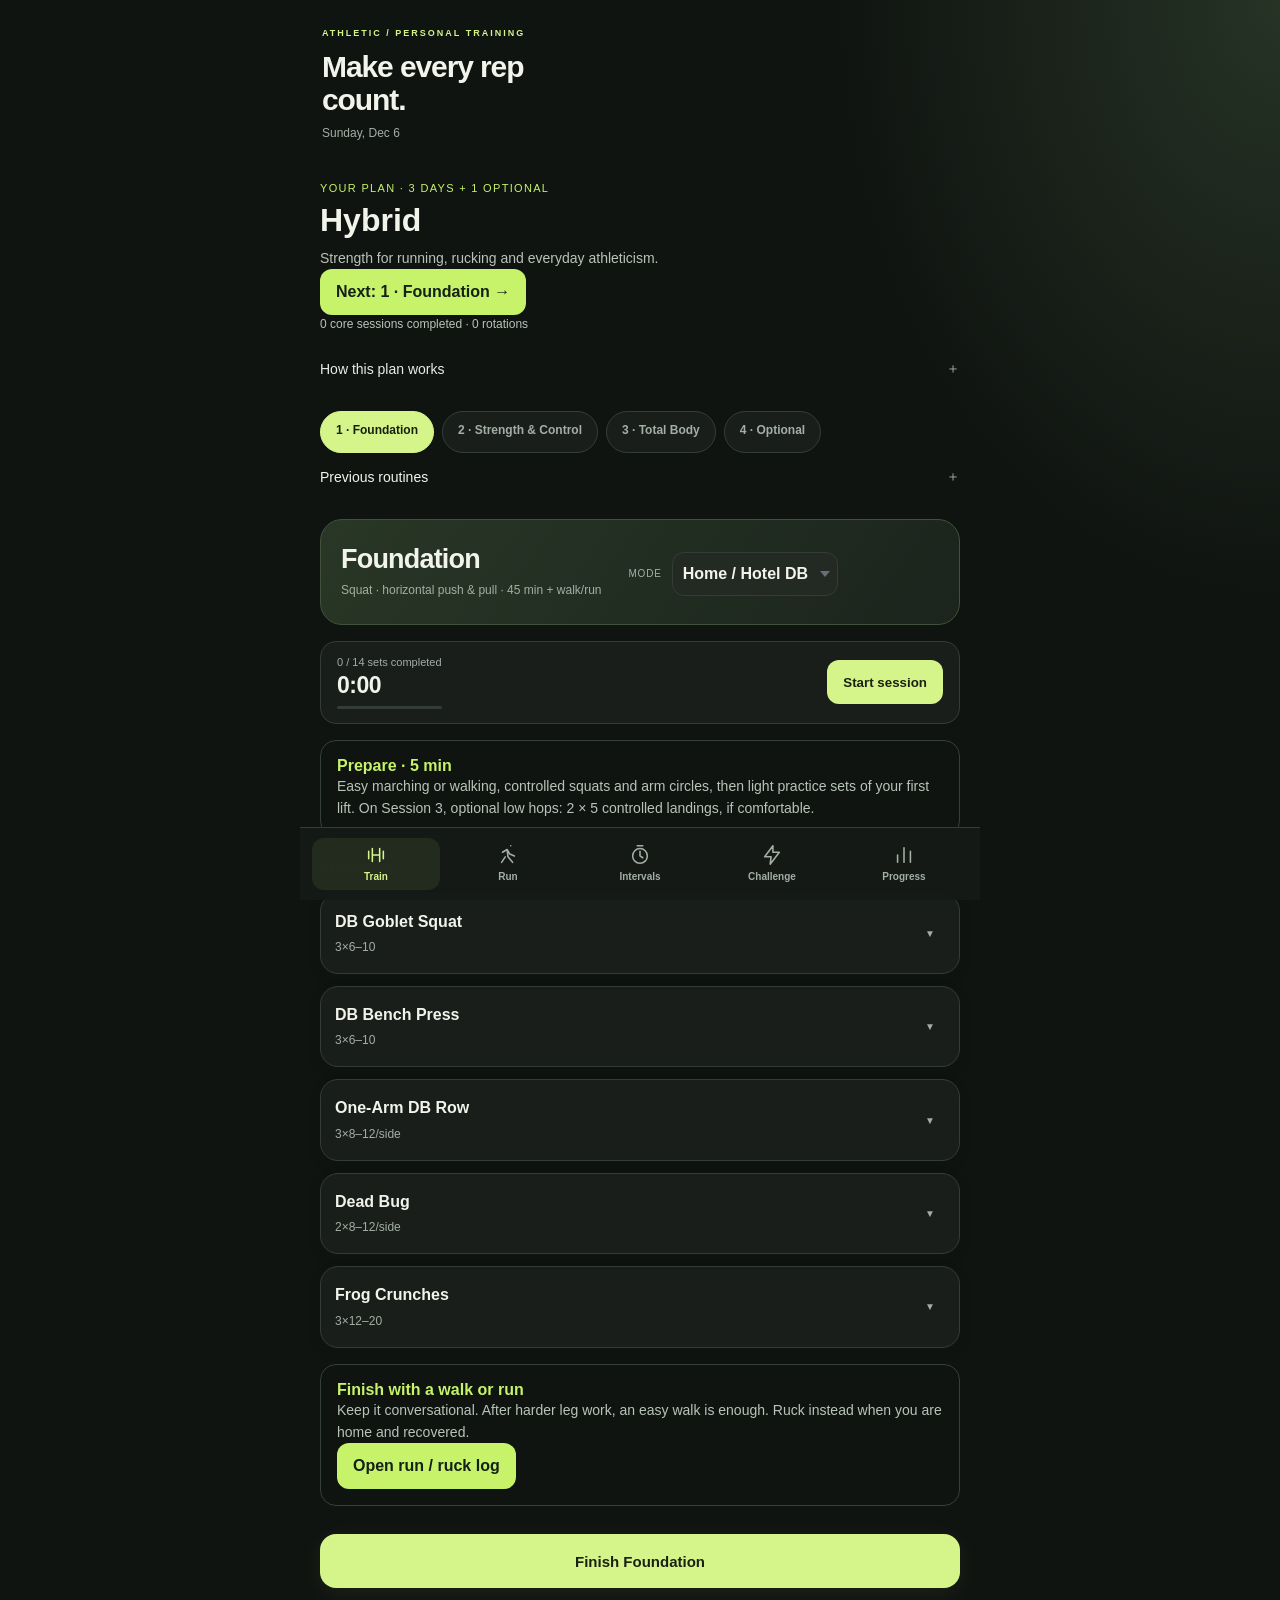
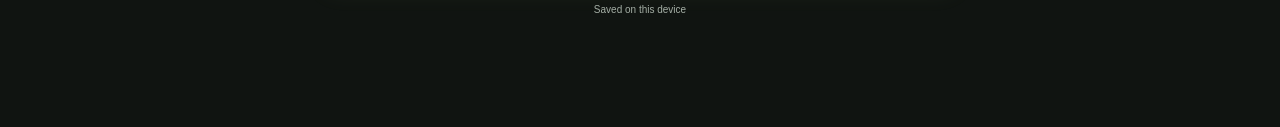
==== commit 5f4d6478: "Add frog crunches and prioritize manual run and ruck logging" ====
--- a/index.html
+++ b/index.html
@@ -675,14 +675,31 @@
 <div class="panel" id="panel-run">
   <div class="workout-header">
     <div class="workout-badge" style="background:#F5A623"></div>
-    <div><div class="workout-title">Run / Ruck</div><div class="workout-subtitle">Wed · Sat — Intervals · Tempo · Easy · Ruck</div></div>
+    <div><div class="workout-title">Run / Ruck</div><div class="workout-subtitle">Manual entry · GPS optional</div></div>
   </div>
   <div class="run-option">
-    <div class="run-type">Easy Run</div>
-    <div class="run-detail"><strong>3–4 miles</strong> easy pace<br>Finish: <strong>4–6 × 20-sec strides</strong></div>
+    <div class="run-type">Run · manual entry</div>
+    <div class="run-detail">Enter your completed run. Distance is optional; time alone is enough.</div>
     <div class="run-log-area">
       <div class="run-input-wrap"><label>Distance (mi)</label><input class="run-input" id="easy-dist" type="number" step="0.1" placeholder="3.5"></div>
-      <div class="run-input-wrap"><label>Time (mm:ss)</label><input class="run-input" id="easy-time" type="text" placeholder="28:00"></div>
+      <div class="run-input-wrap"><label>Time (minutes or mm:ss)</label><input class="run-input" id="easy-time" type="text" placeholder="28:00"></div>
+    </div>
+  </div>
+  <div class="run-option" style="border-left:3px solid #9B5DE5">
+    <div class="run-type" style="color:#9B5DE5">Ruck · manual entry</div>
+    <div class="run-detail">
+      Enter your completed ruck with a backpack or weighted vest. Distance is optional.
+    </div>
+    <div class="run-log-area">
+      <div class="run-input-wrap"><label>Distance (mi)</label><input class="run-input" id="ruck-dist" type="number" step="0.1" placeholder="3.0"></div>
+      <div class="run-input-wrap"><label>Pack weight (lbs)</label><input class="run-input" id="ruck-weight" type="number" placeholder="25"></div>
+      <div class="run-input-wrap"><label>Time (minutes or mm:ss)</label><input class="run-input" id="ruck-time" type="text" placeholder="45:00"></div>
+      <div class="run-input-wrap"><label>Type</label>
+        <select class="run-input" id="ruck-type" style="cursor:pointer">
+          <option value="rucksack">Rucksack</option>
+          <option value="vest">Weighted Vest</option>
+        </select>
+      </div>
     </div>
   </div>
   <div class="run-option">
@@ -701,25 +718,7 @@
       <div class="run-input-wrap"><label>Avg speed (mph)</label><input class="run-input" id="tempo-speed" type="number" step="0.1" placeholder="8.4"></div>
     </div>
   </div>
-  <div class="run-option" style="border-left:3px solid #9B5DE5">
-    <div class="run-type" style="color:#9B5DE5">Ruck (Sat)</div>
-    <div class="run-detail">
-      <strong>3–4 miles</strong> at a hard pace with pack<br>
-      Rucksack or weighted vest · alternate weeks with long easy run
-    </div>
-    <div class="run-log-area">
-      <div class="run-input-wrap"><label>Distance (mi)</label><input class="run-input" id="ruck-dist" type="number" step="0.1" placeholder="3.0"></div>
-      <div class="run-input-wrap"><label>Pack weight (lbs)</label><input class="run-input" id="ruck-weight" type="number" placeholder="25"></div>
-      <div class="run-input-wrap"><label>Time (mm:ss)</label><input class="run-input" id="ruck-time" type="text" placeholder="45:00"></div>
-      <div class="run-input-wrap"><label>Type</label>
-        <select class="run-input" id="ruck-type" style="cursor:pointer">
-          <option value="rucksack">Rucksack</option>
-          <option value="vest">Weighted Vest</option>
-        </select>
-      </div>
-    </div>
-  </div>
-  <div class="save-bar"><button class="save-btn" style="background:#F5A623;color:#000" onclick="saveRun()">Log Run Session</button></div>
+  <div class="save-bar"><button class="save-btn" style="background:#F5A623;color:#000" onclick="saveRun()">Save manual run / ruck</button></div>
 </div>
 
 <div class="panel" id="panel-emom">
@@ -2054,6 +2053,21 @@
 
 // ── SAVE RUN ──────────────────────────────────────────────────────────
 function saveRun() {
+  // Normalize supported manual time formats before estimates or history writes.
+  const normalized = [];
+  for (const id of ['easy-time','ruck-time','int-pace']) {
+    const input = document.getElementById(id), raw = input.value.trim();
+    if (!raw) continue;
+    const parts = raw.split(':');
+    let seconds = NaN;
+    if (/^\d+(?:\.\d+)?$/.test(raw)) seconds = Number(raw) * 60;
+    else if (/^\d+:\d{2}(?::\d{2})?$/.test(raw) && parts.slice(1).every(p=>Number(p)<60))
+      seconds = parts.length===3 ? Number(parts[0])*3600+Number(parts[1])*60+Number(parts[2]) : Number(parts[0])*60+Number(parts[1]);
+    if (!Number.isFinite(seconds) || seconds<=0 || seconds>86400) { alert('Enter a time up to 24 hours: minutes, mm:ss or hh:mm:ss.'); input.focus(); return; }
+    seconds=Math.round(seconds);
+    normalized.push([input,`${Math.floor(seconds/60)}:${String(seconds%60).padStart(2,'0')}`]);
+  }
+  normalized.forEach(([input,value])=>input.value=value);
   const easyDist = document.getElementById('easy-dist').value;
   const easyTime = document.getElementById('easy-time').value;
   const intReps = document.getElementById('int-reps').value;
@@ -2064,12 +2078,12 @@
   const ruckWeight = document.getElementById('ruck-weight')?.value;
   const ruckTime = document.getElementById('ruck-time')?.value;
   const ruckType = document.getElementById('ruck-type')?.value;
-  if (!easyDist && !easyTime && !intReps && !tempoDur && !ruckDist) { alert('Log at least one activity before saving.'); return; }
-  const entry = { type:'run', label:'Run', date:new Date().toISOString(), runData:{
+  if (!easyDist && !easyTime && !intReps && !tempoDur && !ruckDist && !ruckTime) { alert('Log at least one activity before saving.'); return; }
+  const entry = { type:'run', label:ruckDist||ruckTime ? (easyDist||easyTime||intReps||tempoDur ? 'Run + Ruck' : 'Ruck') : 'Run', date:new Date().toISOString(), source:'manual', runData:{
     easy: easyDist||easyTime ? `${easyDist||'?'} mi · ${easyTime||'?'}` : null,
     intervals: intReps ? `${intReps} × 400m @ ${intPace||'?'}/rep` : null,
     tempo: tempoDur ? `${tempoDur} min @ ${tempoSpeed||'?'} mph` : null,
-    ruck: ruckDist ? `${ruckDist} mi · ${ruckWeight||'?'}lb ${ruckType||'ruck'} · ${ruckTime||'?'}` : null
+    ruck: ruckDist||ruckTime ? `${ruckDist||'?'} mi · ${ruckWeight||'?'}lb ${ruckType||'ruck'} · ${ruckTime||'?'}` : null
   }};
   if (easyDist >= 2 && easyTime) {
     const parts = easyTime.split(':');
@@ -2087,7 +2101,8 @@
   if (easyTime) totalCals += estimateCalories('run-easy', timeToSec(easyTime)/60);
   if (intReps && intPace) totalCals += estimateCalories('run-intervals', (timeToSec(intPace) * intReps)/60);
   if (tempoDur) totalCals += estimateCalories('run-tempo', parseFloat(tempoDur));
-  if (ruckDist && ruckTime) totalCals += estimateCalories('ruck', timeToSec(ruckTime)/60, parseFloat(ruckWeight)||25);
+  if (ruckTime) totalCals += estimateCalories('ruck', timeToSec(ruckTime)/60, ruckWeight ? parseFloat(ruckWeight) : 25);
+  entry.durationMin = ((easyTime ? timeToSec(easyTime) : 0) + (ruckTime ? timeToSec(ruckTime) : 0) + (intReps && intPace ? Number(intReps)*timeToSec(intPace) : 0))/60 + Number(tempoDur||0);
   if (totalCals > 0) entry.calories = Math.round(totalCals);
 
   log.unshift(entry);
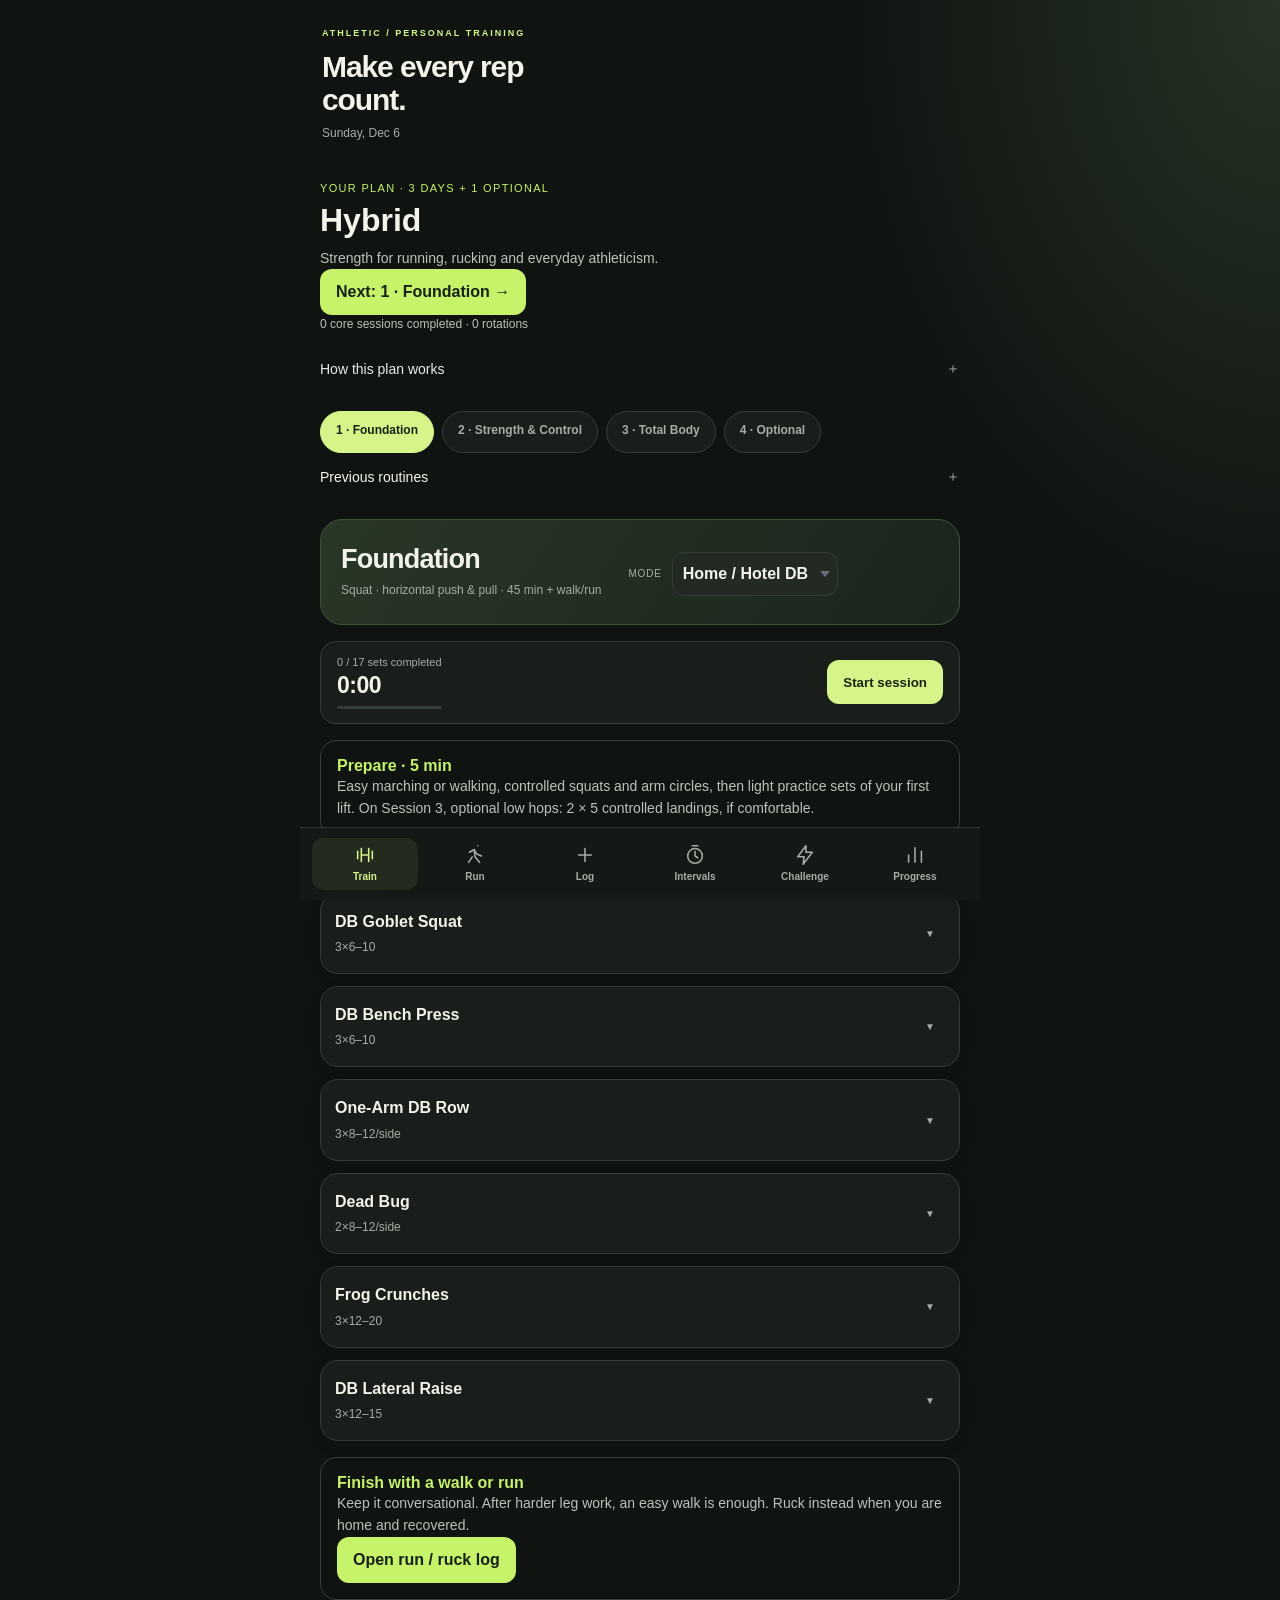
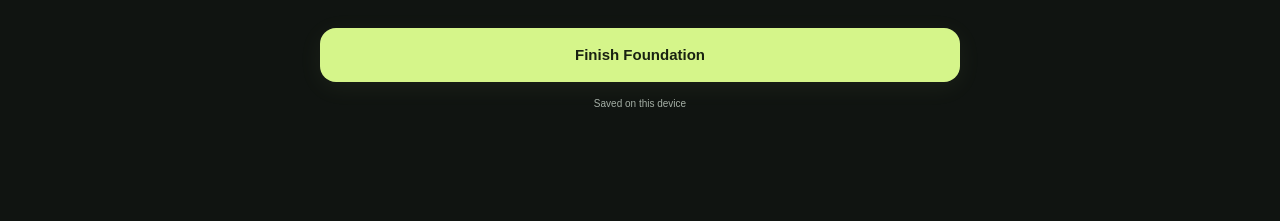
==== commit 9311f033: "Add independent workout log with equipment and custom exercises" ====
--- a/index.html
+++ b/index.html
@@ -2134,6 +2134,7 @@
     : `${fmt(start)} – ${fmt(end)}`;
 }
 
+function escapeText(value){return String(value??'').replace(/[&<>"']/g,c=>({'&':'&amp;','<':'&lt;','>':'&gt;','"':'&quot;',"'":'&#39;'}[c]));}
 function renderLog() {
   const container=document.getElementById('logList');
   const now=new Date(), weekStart=new Date(now);
@@ -2178,9 +2179,9 @@
     const origIdx=log.indexOf(e);
     let detail='';
     if (e.sets) detail=e.sets.map(ex=>{
-      const setStr=ex.sets.map(s=>s.wt&&s.reps?`${s.reps}×${s.wt}lb`:s.reps?`${s.reps} reps`:s.done?'✓':'—').join(', ');
+      const setStr=ex.sets.map(s=>s.wt&&s.reps?`${s.reps}${ex.unit==='seconds'?' sec · ':'×'}${s.wt}lb`:s.reps?`${s.reps} ${ex.unit==='seconds'?'sec':'reps'}`:s.done?'✓':'—').join(', ');
       const volStr = ex.totalVol ? ` <span style="color:var(--muted);font-size:10px">(${ex.totalVol.toLocaleString()} lbs vol)</span>` : '';
-      return `<div><span style="color:var(--text)">${ex.exercise}</span>  ${setStr}${volStr}</div>`;
+      return `<div><span style="color:var(--text)">${escapeText(ex.exercise)}</span>  ${setStr}${volStr}</div>`;
     }).join('');
     else if (e.runData) detail=Object.entries(e.runData).filter(([,v])=>v).map(([k,v])=>
       `<div><span style="color:var(--text)">${k.charAt(0).toUpperCase()+k.slice(1)}</span>  ${v}</div>`).join('');
@@ -2204,11 +2205,12 @@
       }
     }
     if (e.outdoor) detail += `<div>${e.outdoor.distanceMiles.toFixed(2)} mi · ${e.outdoor.packLbs} lb pack · GPS</div><button class="backup-button" onclick="exportRoute(${origIdx})">Export GPX route</button>`;
+    if(e.type==='free'&&e.notes)detail+=`<p>${escapeText(e.notes)}</p>`;
     const calBadge = e.calories ? `<span class="log-cal-badge">🔥 ${e.calories} cal</span>` : '';
     return `
       <div class="log-entry" style="border-left:3px solid ${color}">
         <div class="log-entry-header">
-          <div><div class="log-entry-day">${e.label} ${calBadge}</div><div class="log-entry-date">${dateStr} · ${timeStr}${e.durationMin?` · ${e.durationMin} min`:''}</div></div>
+          <div><div class="log-entry-day">${escapeText(e.label)} ${calBadge}</div><div class="log-entry-date">${dateStr} · ${timeStr}${e.durationMin?` · ${e.durationMin} min`:''}</div></div>
           <button class="log-entry-delete" onclick="deleteEntry(${origIdx})">🗑</button>
         </div>
         <div class="log-sets">${detail}</div>
@@ -2993,6 +2995,7 @@
 if('serviceWorker' in navigator){window.addEventListener('load',()=>{navigator.serviceWorker.register('sw.js').catch(()=>{});});}
 </script>
 <script src="hybrid.js"></script>
+<script src="manual.js"></script>
 <script src="mobile.js"></script>
 <script src="outdoor.js"></script>
 </body>
--- a/mobile.css
+++ b/mobile.css
@@ -15,3 +15,4 @@
 /* Personal Hybrid plan */
 .hybrid-overview{padding:20px 20px 8px;max-width:760px;margin:auto}.hybrid-eyebrow{font-size:11px;letter-spacing:.12em;color:#c6f36a}.hybrid-overview h2{font-size:32px;margin:8px 0}.hybrid-overview p,.hybrid-note p{font-size:14px;line-height:1.6;color:#b9c3b9}.hybrid-overview button,.hybrid-note button{background:#c6f36a;color:#152016;border:0;border-radius:12px;padding:14px 16px;font:inherit;font-weight:700;min-height:44px}.hybrid-overview details{padding:12px 0}.hybrid-overview summary,.hybrid-legacy summary{cursor:pointer;min-height:44px;align-content:center;font-size:14px}.hybrid-legacy{padding:0 20px}.hybrid-legacy .day-tab{display:inline-block;margin:4px}.hybrid-note{padding:16px;border:1px solid #354036;border-radius:16px;margin:16px 0}.hybrid-note b{color:#c6f36a}#dayCategorySubnav{position:static}#hybridNext p{font-size:12px}.hybrid-overview summary{color:#e6ede5}
 #dayCategorySubnav{overflow-x:visible}.day-subnav{min-width:0;overflow-x:auto}.hybrid-overview{padding-left:0;padding-right:0}.hybrid-legacy{padding-left:0;padding-right:0}
+.tabs{grid-template-columns:repeat(6,minmax(0,1fr))}.free-fields{display:grid;gap:12px}.free-fields label,.free-notes,.free-unit{display:grid;gap:6px;font-size:12px;color:var(--muted)}.free-fields input,.free-fields select,.free-notes textarea,.free-unit select,.free-sets input{width:100%;box-sizing:border-box;background:var(--surface2);color:var(--text);border:1px solid var(--border);border-radius:10px;padding:10px;min-height:44px;font:inherit;font-size:16px}.free-notes textarea{resize:vertical}.free-exercise{background:var(--surface);border:1px solid var(--border);border-radius:16px;padding:14px;margin:16px 0}.free-heading{display:flex;justify-content:space-between;gap:8px;align-items:center}.free-heading h3{font-size:17px;margin:0 0 5px;overflow-wrap:anywhere}.free-heading small{color:var(--muted)}.free-heading button,.free-sets button{background:var(--surface2);color:var(--text);border:1px solid var(--border);border-radius:8px;min-height:44px}.free-unit{margin:14px 0;max-width:140px}.free-sets{display:grid;grid-template-columns:25px minmax(0,1fr) minmax(0,1fr) 44px;gap:8px;align-items:center;margin:12px 0;font-size:12px}.free-notes{margin-top:20px}.log-sets,.log-entry-day{overflow-wrap:anywhere}
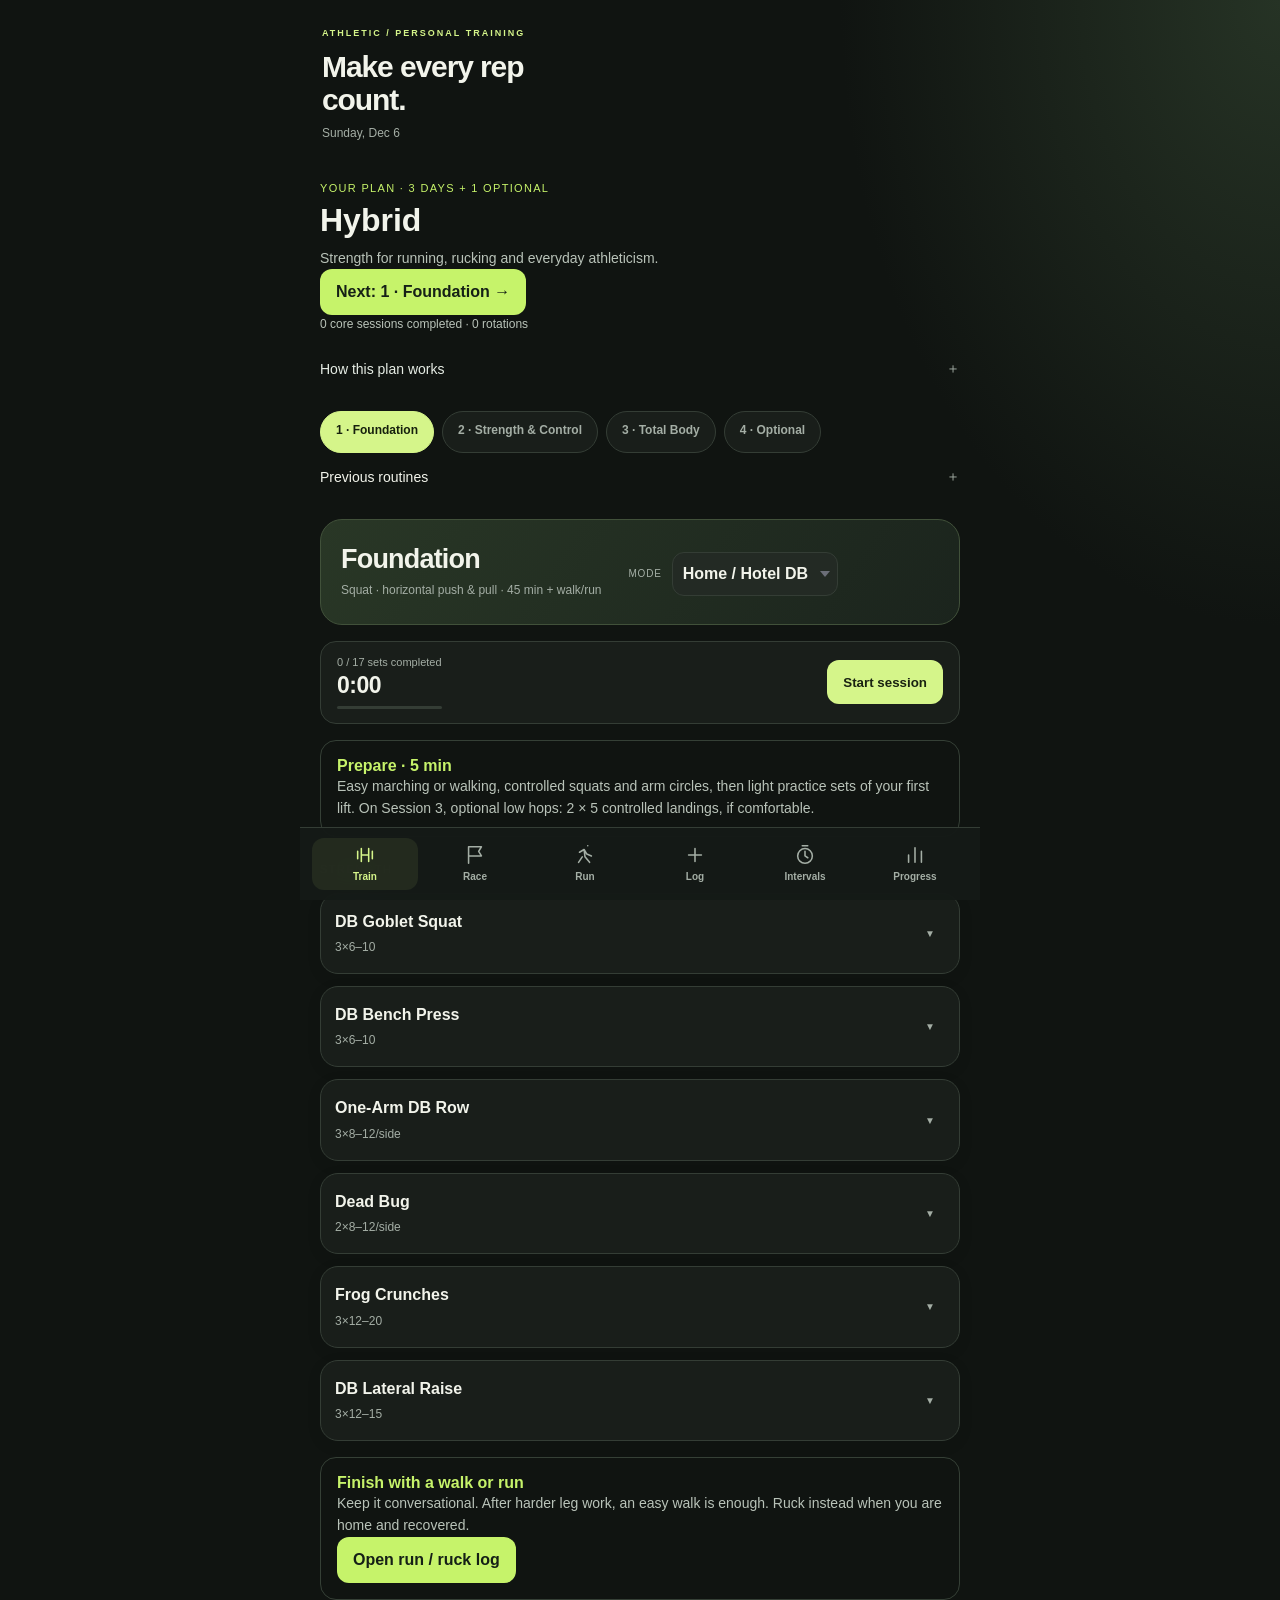
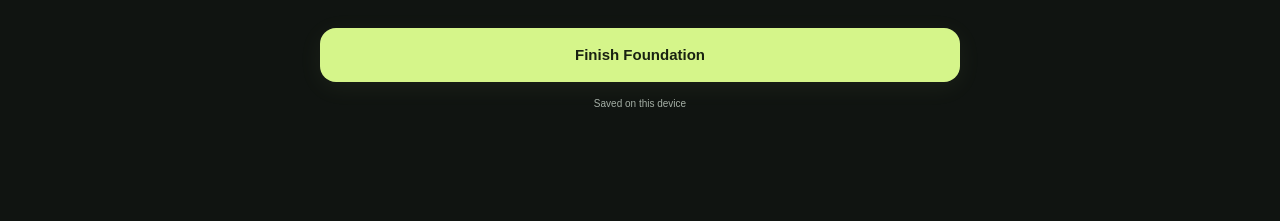
==== commit b25a2a7d: "Add reusable 10-mile Race Prep dashboard" ====
--- a/index.html
+++ b/index.html
@@ -677,6 +677,7 @@
     <div class="workout-badge" style="background:#F5A623"></div>
     <div><div class="workout-title">Run / Ruck</div><div class="workout-subtitle">Manual entry · GPS optional</div></div>
   </div>
+  <label class="manual-run-date-label">Activity date<input type="date" id="manual-run-date"></label>
   <div class="run-option">
     <div class="run-type">Run · manual entry</div>
     <div class="run-detail">Enter your completed run. Distance is optional; time alone is enough.</div>
@@ -2053,6 +2054,9 @@
 
 // ── SAVE RUN ──────────────────────────────────────────────────────────
 function saveRun() {
+  const day=document.getElementById('manual-run-date').value || raceDayKey();
+  if(!Number.isFinite(raceDayNumber(day))||day>raceDayKey()){alert('Choose today or an earlier activity date.');return;}
+  const activityDate=day===raceDayKey()?new Date().toISOString():new Date(day+'T12:00:00').toISOString();
   // Normalize supported manual time formats before estimates or history writes.
   const normalized = [];
   for (const id of ['easy-time','ruck-time','int-pace']) {
@@ -2079,7 +2083,7 @@
   const ruckTime = document.getElementById('ruck-time')?.value;
   const ruckType = document.getElementById('ruck-type')?.value;
   if (!easyDist && !easyTime && !intReps && !tempoDur && !ruckDist && !ruckTime) { alert('Log at least one activity before saving.'); return; }
-  const entry = { type:'run', label:ruckDist||ruckTime ? (easyDist||easyTime||intReps||tempoDur ? 'Run + Ruck' : 'Ruck') : 'Run', date:new Date().toISOString(), source:'manual', runData:{
+  const entry = { type:'run', label:ruckDist||ruckTime ? (easyDist||easyTime||intReps||tempoDur ? 'Run + Ruck' : 'Ruck') : 'Run', date:activityDate, source:'manual', runMetrics:{easyMiles:Number(easyDist)||0}, runData:{
     easy: easyDist||easyTime ? `${easyDist||'?'} mi · ${easyTime||'?'}` : null,
     intervals: intReps ? `${intReps} × 400m @ ${intPace||'?'}/rep` : null,
     tempo: tempoDur ? `${tempoDur} min @ ${tempoSpeed||'?'} mph` : null,
@@ -2998,5 +3002,6 @@
 <script src="manual.js"></script>
 <script src="mobile.js"></script>
 <script src="outdoor.js"></script>
+<script src="race.js"></script>
 </body>
 </html>
--- a/mobile.css
+++ b/mobile.css
@@ -16,3 +16,5 @@
 .hybrid-overview{padding:20px 20px 8px;max-width:760px;margin:auto}.hybrid-eyebrow{font-size:11px;letter-spacing:.12em;color:#c6f36a}.hybrid-overview h2{font-size:32px;margin:8px 0}.hybrid-overview p,.hybrid-note p{font-size:14px;line-height:1.6;color:#b9c3b9}.hybrid-overview button,.hybrid-note button{background:#c6f36a;color:#152016;border:0;border-radius:12px;padding:14px 16px;font:inherit;font-weight:700;min-height:44px}.hybrid-overview details{padding:12px 0}.hybrid-overview summary,.hybrid-legacy summary{cursor:pointer;min-height:44px;align-content:center;font-size:14px}.hybrid-legacy{padding:0 20px}.hybrid-legacy .day-tab{display:inline-block;margin:4px}.hybrid-note{padding:16px;border:1px solid #354036;border-radius:16px;margin:16px 0}.hybrid-note b{color:#c6f36a}#dayCategorySubnav{position:static}#hybridNext p{font-size:12px}.hybrid-overview summary{color:#e6ede5}
 #dayCategorySubnav{overflow-x:visible}.day-subnav{min-width:0;overflow-x:auto}.hybrid-overview{padding-left:0;padding-right:0}.hybrid-legacy{padding-left:0;padding-right:0}
 .tabs{grid-template-columns:repeat(6,minmax(0,1fr))}.free-fields{display:grid;gap:12px}.free-fields label,.free-notes,.free-unit{display:grid;gap:6px;font-size:12px;color:var(--muted)}.free-fields input,.free-fields select,.free-notes textarea,.free-unit select,.free-sets input{width:100%;box-sizing:border-box;background:var(--surface2);color:var(--text);border:1px solid var(--border);border-radius:10px;padding:10px;min-height:44px;font:inherit;font-size:16px}.free-notes textarea{resize:vertical}.free-exercise{background:var(--surface);border:1px solid var(--border);border-radius:16px;padding:14px;margin:16px 0}.free-heading{display:flex;justify-content:space-between;gap:8px;align-items:center}.free-heading h3{font-size:17px;margin:0 0 5px;overflow-wrap:anywhere}.free-heading small{color:var(--muted)}.free-heading button,.free-sets button{background:var(--surface2);color:var(--text);border:1px solid var(--border);border-radius:8px;min-height:44px}.free-unit{margin:14px 0;max-width:140px}.free-sets{display:grid;grid-template-columns:25px minmax(0,1fr) minmax(0,1fr) 44px;gap:8px;align-items:center;margin:12px 0;font-size:12px}.free-notes{margin-top:20px}.log-sets,.log-entry-day{overflow-wrap:anywhere}
+.tab[hidden]{display:none}.race-hero{background:linear-gradient(135deg,#31422a,#19221c);border:1px solid #526741;border-radius:22px;padding:22px;margin-bottom:18px}.race-hero>small{color:var(--accent);letter-spacing:.15em;font-size:10px}.race-hero h2{font-size:48px;line-height:1.1;margin:14px 0}.race-hero h2 span{font-size:19px;font-weight:500}.race-hero p,.race-section p{font-size:13px;line-height:1.6;color:var(--muted)}.race-hero label,.race-readiness label,.manual-run-date-label{display:grid;gap:6px;font-size:12px;color:var(--muted)}.race-hero input,.race-readiness input,.race-readiness select,.race-readiness textarea,.manual-run-date-label input{box-sizing:border-box;min-width:0;width:100%;padding:12px;background:var(--surface2);color:var(--text);border:1px solid var(--border);border-radius:10px;font:inherit;font-size:16px;min-height:44px}.race-hero button,.race-section>button{background:var(--accent);color:#192211;font:inherit;border:0;border-radius:12px;min-height:44px;padding:10px 18px;margin-top:12px;font-weight:700}.race-section{padding:18px;background:var(--surface);border:1px solid var(--border);border-radius:18px;margin:16px 0}.race-section h3{font-size:20px;margin:0 0 16px}.race-section h3 small{display:block;font-size:12px;font-weight:400;color:var(--muted);margin-top:6px}.race-check{display:flex;gap:12px;align-items:flex-start;padding:13px 0;border-bottom:1px solid var(--border);font-size:14px;line-height:1.5}.race-check input{width:23px;height:23px;min-width:23px;margin:0;accent-color:var(--accent)}.race-check.is-done>span{color:var(--muted);text-decoration:line-through}.race-check small{display:block;text-decoration:none;color:var(--accent);font-size:11px}.race-run{padding:12px;border:1px solid var(--border);border-radius:14px;margin:12px 0}.race-run>small{color:var(--accent);font-size:11px}.race-run p{margin:8px 0}.race-link,.race-actions button{min-height:44px;border:1px solid var(--border);background:var(--surface2);color:var(--text);border-radius:10px;padding:10px;font:inherit;font-size:12px}.race-actions{display:flex;gap:6px;flex-wrap:wrap;margin-top:14px}.race-badge{background:#d5f58a12;color:var(--accent)!important;border-radius:10px;padding:10px;font-size:12px}.race-readiness{display:grid;gap:12px;grid-template-columns:minmax(0,1fr) minmax(0,1fr)}.race-readiness label:last-child{grid-column:1/-1}.race-reassess{border-color:#e4b768}.race-warning{color:#e4b768!important}.race-trend{margin-top:18px}.race-trend>small{font-size:10px;color:var(--muted)}.race-trend strong{display:block;font-size:29px;margin:8px 0}.race-trend svg{width:100%;color:var(--accent);max-height:90px}.manual-run-date-label{margin:16px 0}
+details.race-section>summary{font-size:20px;font-weight:700}details.race-section[open]>summary{margin-bottom:12px}
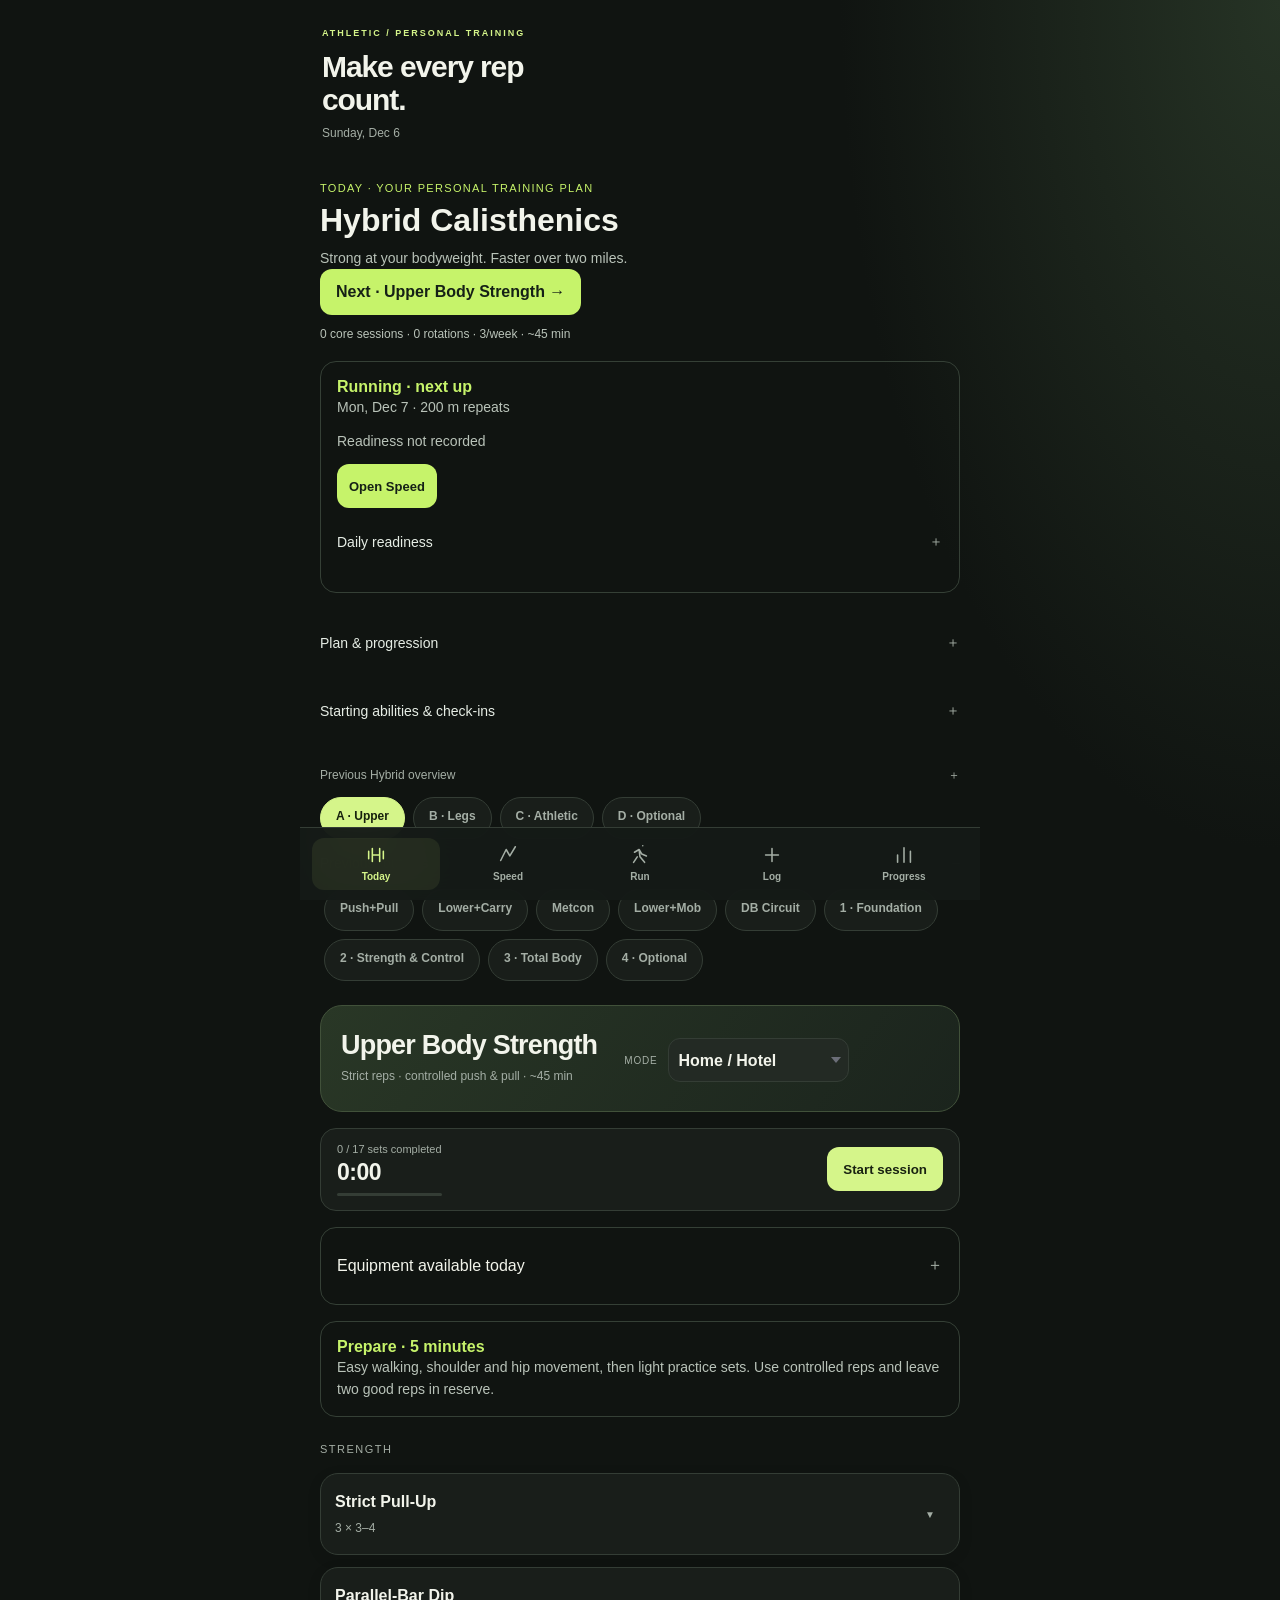
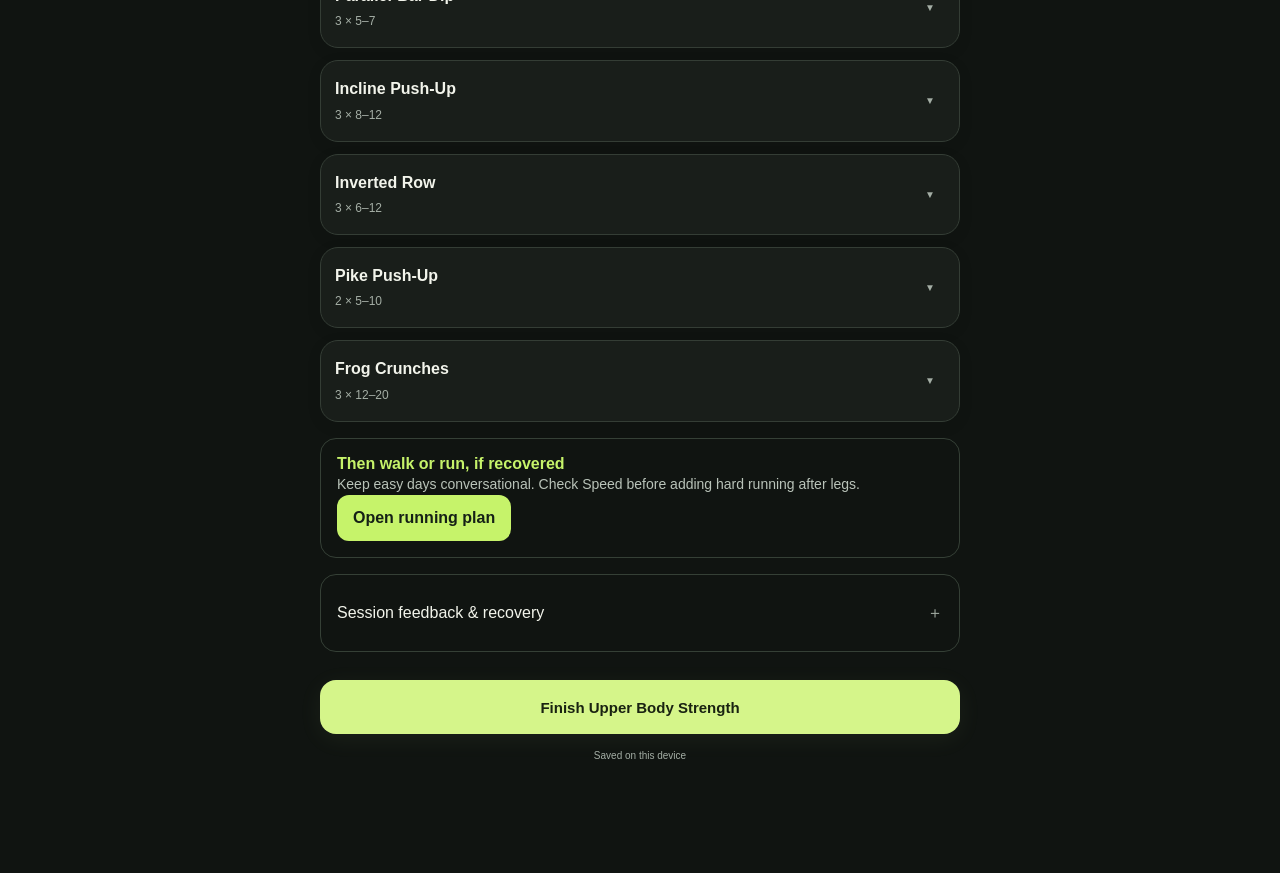
==== commit f51cf9aa: "Add personal Hybrid Calisthenics and coordinated speed development" ====
--- a/index.html
+++ b/index.html
@@ -1603,6 +1603,7 @@
       document.querySelectorAll('.day-tab').forEach(el => el.classList.remove('active'));
       dt.classList.add('active');
       const dayKey = dt.dataset.day;
+      if(dt.closest('details'))dt.closest('details').open=true;
       document.querySelectorAll('.panel').forEach(el => el.classList.remove('active'));
       document.getElementById('panel-' + dayKey).classList.add('active');
       startTimerForTab(dayKey);
@@ -1689,6 +1690,7 @@
             <div class="exercise-chevron" onclick="toggleCard('${exId}')">▼</div>
           </div>
           ${swapDropHtml}
+          ${ex.variants ? hcVariantControl(exId, ex, displayEx) : ''}
           <div class="set-logger" id="logger-${exId}">
             ${buildSetLogger(exId, displayEx)}
           </div>
@@ -1707,6 +1709,7 @@
 }
 
 function buildSetLogger(exId, ex) {
+  if (ex.movement) return hcSetLogger(exId, ex);
   const lastSets = getLastSessionData(ex.name);
   let html = `
     <div class="sets-grid sets-grid-header">
@@ -1814,6 +1817,7 @@
 
 // ── DONE BUTTON + AUTO-FILL + REST TIMER + PR CHECK ──────────────────
 function toggleDone(exId, setNum, exName, hasWeight) {
+  if(exId.startsWith('hc-') && !document.getElementById(`${exId}-s${setNum}-done`).classList.contains('done') && !hcValidateSet(exId,setNum)) return;
   const setId = `${exId}-s${setNum}`;
   const btn = document.getElementById(setId + '-done');
   const repsEl = document.getElementById(setId + '-reps');
@@ -1869,6 +1873,7 @@
 
 // ── REST TIMER ────────────────────────────────────────────────────────
 let activeRestExId = null;
+let restTimerTotal = REST_DURATION;
 
 function startRestTimer(exId) {
   // Clear any existing timer
@@ -1877,8 +1882,10 @@
     document.getElementById('rest-' + activeRestExId).style.display = 'none';
   }
   activeRestExId = exId;
-  restTimerRemaining = REST_DURATION;
-  const restDeadline = Date.now() + REST_DURATION * 1000;
+  const duration=exId.startsWith('hc-') ? (['frog','hollow','knee','tib','mobility','bird','rotation','hang'].includes(hcGetExercise(exId).active.movement)?60:120) : REST_DURATION;
+  restTimerRemaining = duration;
+  restTimerTotal = duration;
+  const restDeadline = Date.now() + duration * 1000;
   const timerEl = document.getElementById('rest-' + exId);
   const countEl = document.getElementById('restcount-' + exId);
   const barEl = document.getElementById('restbar-' + exId);
@@ -1903,9 +1910,9 @@
   const m = Math.floor(restTimerRemaining / 60);
   const s = restTimerRemaining % 60;
   countEl.textContent = `${m}:${s.toString().padStart(2,'0')}`;
-  barEl.style.width = (restTimerRemaining / REST_DURATION * 100) + '%';
+  barEl.style.width = (restTimerRemaining / restTimerTotal * 100) + '%';
   // Color shifts red as time runs out
-  const pct = restTimerRemaining / REST_DURATION;
+  const pct = restTimerRemaining / restTimerTotal;
   barEl.style.background = pct > 0.4 ? '#3DBE6E' : pct > 0.2 ? '#F5A623' : '#E84040';
 }
 
@@ -1962,7 +1969,7 @@
 // ── SAVE WORKOUT ──────────────────────────────────────────────────────
 function saveWorkout(key) {
   const w = WORKOUTS[key];
-  const entry = { type:key, label:w.label, date:new Date().toISOString(), equipmentMode:document.getElementById('equip-'+key)?.value || 'default', sets:[] };
+  const entry = { type:key, ...(key.startsWith('hc-') ? {planVersion:1, bodyweight:hcBodyweight(), availableEquipment:hcState.equipment[key]?.available||HC_PRESETS.default} : {}), label:w.label, date:new Date().toISOString(), equipmentMode:document.getElementById('equip-'+key)?.value || 'default', sets:[] };
   let anyData = false;
   const nudges = []; // progressive overload suggestions
 
@@ -1983,9 +1990,9 @@
         const wt = wtEl?.value || '';
         const done = doneEl?.classList.contains('done') || false;
         if (reps || wt || done) {
-          exSets.push({s, reps, wt, done});
+          exSets.push({s, reps, wt, done, ...(key.startsWith('hc-') ? {rir:document.getElementById(`${exId}-s${s}-rir`)?.value||''} : {})});
           anyData = true;
-          if (reps && wt) totalVol += parseFloat(reps) * parseFloat(wt);
+          if (reps && wt && activeEx.loadKind!=='assistance' && activeEx.unit!=='seconds') totalVol += parseFloat(reps) * parseFloat(wt);
           // Check if matched last session exactly
           if (lastSets) {
             const last = lastSets.find(ls => ls.s === s);
@@ -1996,12 +2003,13 @@
       if (exSets.length) {
         entry.sets.push({
           exercise: activeEx.name,
+          ...(activeEx.movement ? {movement:activeEx.movement,variant:activeEx.variant,loadKind:activeEx.loadKind,unit:activeEx.unit||'reps'} : {}),
           scheme: activeEx.scheme,
           sets: exSets,
           totalVol: totalVol > 0 ? Math.round(totalVol) : null
         });
         // Progressive overload nudge: matched last session on all sets
-        if (allMatched && lastSets && activeEx.hasWeight && !key.startsWith('hybrid-')) {
+        if (allMatched && lastSets && activeEx.hasWeight && !key.startsWith('hybrid-') && !key.startsWith('hc-')) {
           const lastWt = lastSets[0]?.wt;
           if (lastWt) nudges.push(`${activeEx.name}: try +5 lbs next time (${parseFloat(lastWt)+5} lbs)`);
         }
@@ -2015,6 +2023,7 @@
   entry.calories = estimateCalories(key, durationMin);
   entry.durationMin = durationMin;
 
+  if(key?.startsWith('hc-')) entry.feedback={difficulty:document.getElementById('hcDifficulty-'+key).value,technique:document.getElementById('hcTechnique-'+key).value,legs:document.getElementById('hcLegs-'+key).value||raceState.readiness[raceDayKey()]?.legs||'',volume:document.getElementById('hcVolume-'+key).value};
   log.unshift(entry);
   localStorage.setItem('trainingLog', JSON.stringify(log));
 
@@ -2183,7 +2192,7 @@
     const origIdx=log.indexOf(e);
     let detail='';
     if (e.sets) detail=e.sets.map(ex=>{
-      const setStr=ex.sets.map(s=>s.wt&&s.reps?`${s.reps}${ex.unit==='seconds'?' sec · ':'×'}${s.wt}lb`:s.reps?`${s.reps} ${ex.unit==='seconds'?'sec':'reps'}`:s.done?'✓':'—').join(', ');
+      const setStr=ex.sets.map(s=>ex.movement ? `${escapeText(s.reps)} ${ex.unit==='seconds'?'sec':'reps'}${s.wt ? ' · '+escapeText(s.wt)+' lb '+(ex.loadKind==='assistance'?'assistance':ex.loadKind==='external'?'load':'added') : ''}` : s.wt&&s.reps?`${s.reps}${ex.unit==='seconds'?' sec · ':'×'}${s.wt}lb`:s.reps?`${s.reps} ${ex.unit==='seconds'?'sec':'reps'}`:s.done?'✓':'—').join(', ');
       const volStr = ex.totalVol ? ` <span style="color:var(--muted);font-size:10px">(${ex.totalVol.toLocaleString()} lbs vol)</span>` : '';
       return `<div><span style="color:var(--text)">${escapeText(ex.exercise)}</span>  ${setStr}${volStr}</div>`;
     }).join('');
@@ -3000,8 +3009,10 @@
 </script>
 <script src="hybrid.js"></script>
 <script src="manual.js"></script>
+<script src="calisthenics.js"></script>
 <script src="mobile.js"></script>
 <script src="outdoor.js"></script>
 <script src="race.js"></script>
+<script src="speed.js"></script>
 </body>
 </html>
--- a/mobile.css
+++ b/mobile.css
@@ -18,3 +18,10 @@
 .tabs{grid-template-columns:repeat(6,minmax(0,1fr))}.free-fields{display:grid;gap:12px}.free-fields label,.free-notes,.free-unit{display:grid;gap:6px;font-size:12px;color:var(--muted)}.free-fields input,.free-fields select,.free-notes textarea,.free-unit select,.free-sets input{width:100%;box-sizing:border-box;background:var(--surface2);color:var(--text);border:1px solid var(--border);border-radius:10px;padding:10px;min-height:44px;font:inherit;font-size:16px}.free-notes textarea{resize:vertical}.free-exercise{background:var(--surface);border:1px solid var(--border);border-radius:16px;padding:14px;margin:16px 0}.free-heading{display:flex;justify-content:space-between;gap:8px;align-items:center}.free-heading h3{font-size:17px;margin:0 0 5px;overflow-wrap:anywhere}.free-heading small{color:var(--muted)}.free-heading button,.free-sets button{background:var(--surface2);color:var(--text);border:1px solid var(--border);border-radius:8px;min-height:44px}.free-unit{margin:14px 0;max-width:140px}.free-sets{display:grid;grid-template-columns:25px minmax(0,1fr) minmax(0,1fr) 44px;gap:8px;align-items:center;margin:12px 0;font-size:12px}.free-notes{margin-top:20px}.log-sets,.log-entry-day{overflow-wrap:anywhere}
 .tab[hidden]{display:none}.race-hero{background:linear-gradient(135deg,#31422a,#19221c);border:1px solid #526741;border-radius:22px;padding:22px;margin-bottom:18px}.race-hero>small{color:var(--accent);letter-spacing:.15em;font-size:10px}.race-hero h2{font-size:48px;line-height:1.1;margin:14px 0}.race-hero h2 span{font-size:19px;font-weight:500}.race-hero p,.race-section p{font-size:13px;line-height:1.6;color:var(--muted)}.race-hero label,.race-readiness label,.manual-run-date-label{display:grid;gap:6px;font-size:12px;color:var(--muted)}.race-hero input,.race-readiness input,.race-readiness select,.race-readiness textarea,.manual-run-date-label input{box-sizing:border-box;min-width:0;width:100%;padding:12px;background:var(--surface2);color:var(--text);border:1px solid var(--border);border-radius:10px;font:inherit;font-size:16px;min-height:44px}.race-hero button,.race-section>button{background:var(--accent);color:#192211;font:inherit;border:0;border-radius:12px;min-height:44px;padding:10px 18px;margin-top:12px;font-weight:700}.race-section{padding:18px;background:var(--surface);border:1px solid var(--border);border-radius:18px;margin:16px 0}.race-section h3{font-size:20px;margin:0 0 16px}.race-section h3 small{display:block;font-size:12px;font-weight:400;color:var(--muted);margin-top:6px}.race-check{display:flex;gap:12px;align-items:flex-start;padding:13px 0;border-bottom:1px solid var(--border);font-size:14px;line-height:1.5}.race-check input{width:23px;height:23px;min-width:23px;margin:0;accent-color:var(--accent)}.race-check.is-done>span{color:var(--muted);text-decoration:line-through}.race-check small{display:block;text-decoration:none;color:var(--accent);font-size:11px}.race-run{padding:12px;border:1px solid var(--border);border-radius:14px;margin:12px 0}.race-run>small{color:var(--accent);font-size:11px}.race-run p{margin:8px 0}.race-link,.race-actions button{min-height:44px;border:1px solid var(--border);background:var(--surface2);color:var(--text);border-radius:10px;padding:10px;font:inherit;font-size:12px}.race-actions{display:flex;gap:6px;flex-wrap:wrap;margin-top:14px}.race-badge{background:#d5f58a12;color:var(--accent)!important;border-radius:10px;padding:10px;font-size:12px}.race-readiness{display:grid;gap:12px;grid-template-columns:minmax(0,1fr) minmax(0,1fr)}.race-readiness label:last-child{grid-column:1/-1}.race-reassess{border-color:#e4b768}.race-warning{color:#e4b768!important}.race-trend{margin-top:18px}.race-trend>small{font-size:10px;color:var(--muted)}.race-trend strong{display:block;font-size:29px;margin:8px 0}.race-trend svg{width:100%;color:var(--accent);max-height:90px}.manual-run-date-label{margin:16px 0}
 details.race-section>summary{font-size:20px;font-weight:700}details.race-section[open]>summary{margin-bottom:12px}
+/* Personal plan controls keep the existing charcoal / lime surfaces. */
+.hc-variant{padding:0 16px 8px}.hc-variant label{display:block;color:var(--muted);font-size:12px;margin-bottom:6px}.hc-variant select{width:100%;min-height:44px;background:var(--surface);color:var(--text);border:1px solid var(--border);border-radius:10px;padding:8px;font:inherit;font-size:13px}
+.hc-last{font-size:13px;line-height:1.6;color:var(--text);overflow-wrap:anywhere}.hc-last small{color:var(--muted)}.hc-rir{display:flex;align-items:center;justify-content:space-between;font-size:12px;color:var(--muted);padding:6px 0}.hc-rir input{width:76px;min-height:36px;background:var(--surface);color:var(--text);border:1px solid var(--border);border-radius:8px;padding:8px}
+.hc-equipment{display:grid;grid-template-columns:1fr 1fr;gap:8px;margin:12px 0}.hc-equipment label{display:flex;align-items:center;gap:8px;font-size:13px;min-height:44px}.hc-equipment input{accent-color:var(--accent);width:20px;height:20px}.hc-metrics{display:grid;grid-template-columns:repeat(2,minmax(0,1fr));gap:12px;margin:16px 0}.hc-metrics>div{background:var(--surface);padding:14px;border-radius:12px;min-width:0}.hc-metrics strong{display:block;color:var(--accent);font-size:25px}.hc-metrics small{display:block;color:var(--muted);font-size:11px;line-height:1.6}.speed-session{border-top:1px solid var(--border);padding:16px 0}.speed-session h3{overflow-wrap:anywhere}.speed-session h3 small{display:block;color:var(--muted);font-size:12px}.race-hero details input{max-width:100%;min-width:0}.race-hero details label{display:block;margin:12px 0}.hybrid-note select,.hybrid-note input,.race-section input{max-width:100%;box-sizing:border-box}.hc-variant select:focus-visible{outline:2px solid var(--accent)}#panel-speed .free-fields{grid-template-columns:repeat(2,minmax(0,1fr))}#panel-speed .free-fields label{min-width:0}#panel-speed .free-fields input{width:100%}.hc-rir input:disabled{opacity:.4}
+.tabs{grid-template-columns:repeat(5,minmax(0,1fr))}.speed-session button{min-height:44px;border-radius:10px;padding:10px 16px;background:var(--accent);color:#192211;border:0;font:inherit;font-weight:700}.speed-session input,.speed-session select{min-height:44px;background:var(--surface2);color:var(--text);border:1px solid var(--border);border-radius:10px;padding:10px;font:inherit}#hcNext p{font-size:12px;margin:10px 0}.hc-variant .backup-note{font-size:11px}.hc-variant{display:none}.exercise-card.open .hc-variant{display:block}.hc-equipment input{flex-shrink:0}.set-input:disabled{opacity:.35}
+#hcTodayRun button{font-size:13px;padding:12px;min-height:44px}.hc-previous-overview>summary{font-size:12px;color:var(--muted)}
+.hc-progression{font-size:12px;color:var(--muted);margin:8px 0}.hc-progression summary{font-size:12px;min-height:40px}.hc-progression p{font-size:12px;line-height:1.6}.hc-last{margin:8px 0}
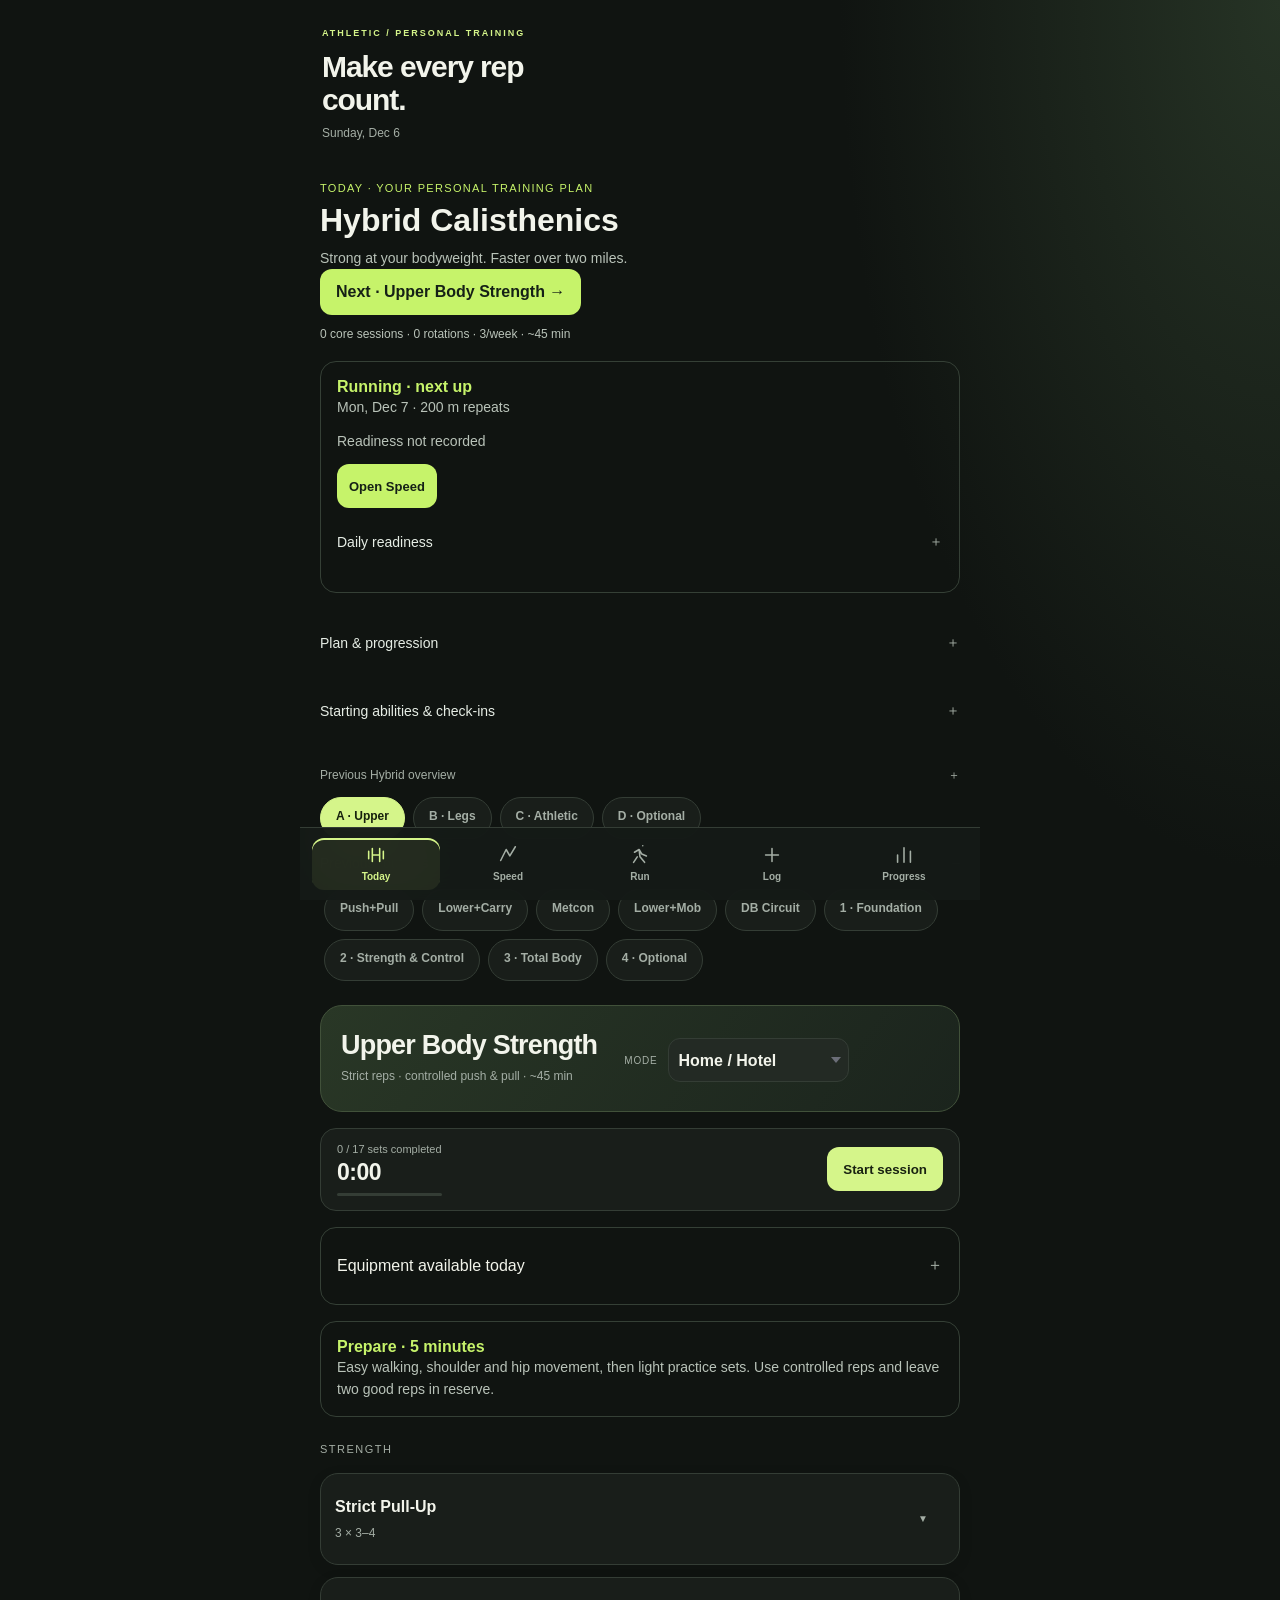
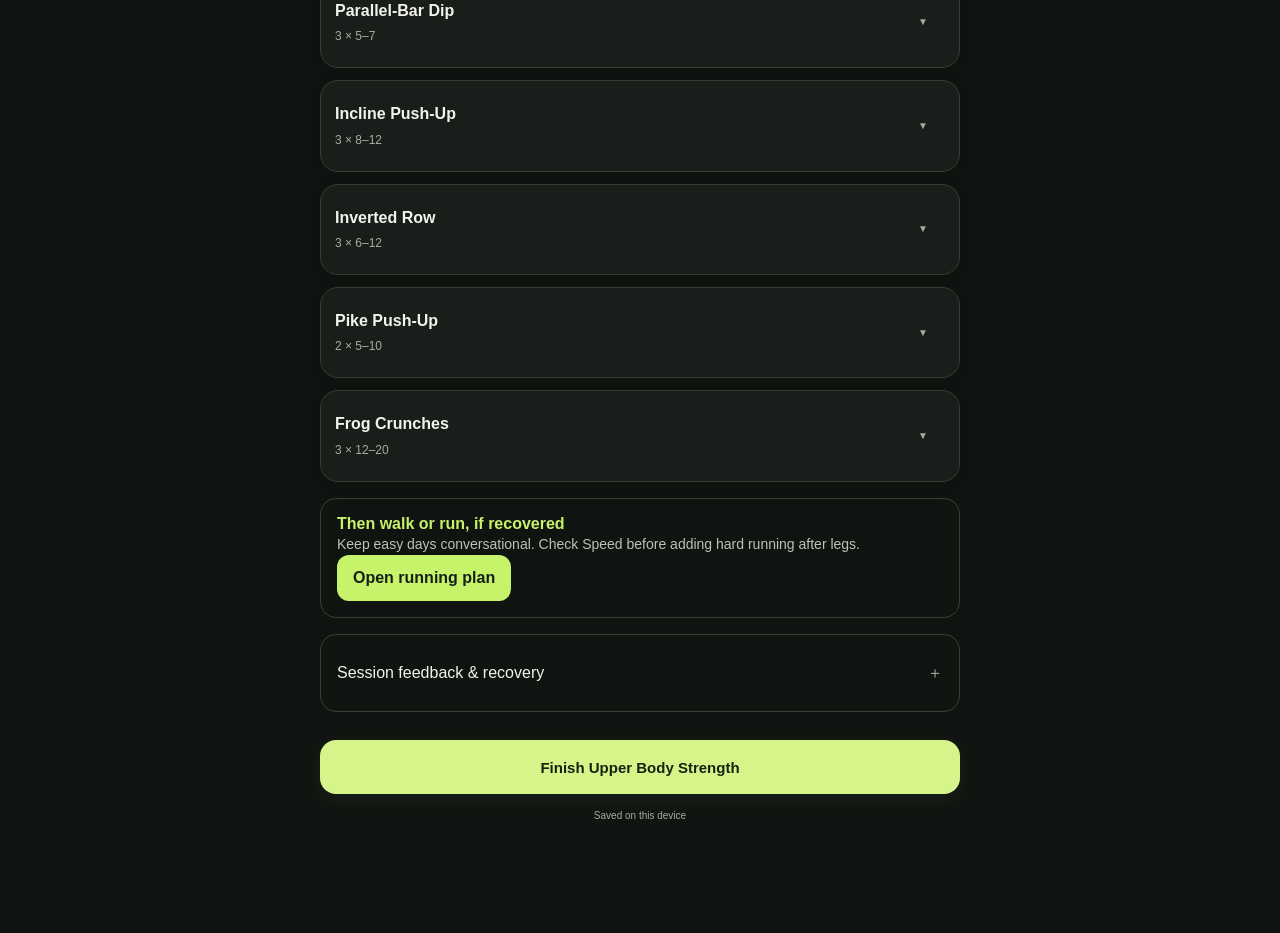
==== commit 36b8e336: "Improve mobile controls and accessibility without changing workout storage" ====
--- a/index.html
+++ b/index.html
@@ -687,7 +687,7 @@
     </div>
   </div>
   <div class="run-option" style="border-left:3px solid #9B5DE5">
-    <div class="run-type" style="color:#9B5DE5">Ruck · manual entry</div>
+    <div class="run-type" style="color:#bd91f1">Ruck · manual entry</div>
     <div class="run-detail">
       Enter your completed ruck with a backpack or weighted vest. Distance is optional.
     </div>
@@ -696,7 +696,7 @@
       <div class="run-input-wrap"><label>Pack weight (lbs)</label><input class="run-input" id="ruck-weight" type="number" placeholder="25"></div>
       <div class="run-input-wrap"><label>Time (minutes or mm:ss)</label><input class="run-input" id="ruck-time" type="text" placeholder="45:00"></div>
       <div class="run-input-wrap"><label>Type</label>
-        <select class="run-input" id="ruck-type" style="cursor:pointer">
+        <select class="run-input" id="ruck-type" aria-label="Ruck equipment type" style="cursor:pointer">
           <option value="rucksack">Rucksack</option>
           <option value="vest">Weighted Vest</option>
         </select>
@@ -794,7 +794,7 @@
     <div class="goal-inputs" style="grid-template-columns:1fr">
       <div class="goal-input-wrap">
         <label>Default rest (all exercises)</label>
-        <select class="goal-input" id="restDurationSelect" onchange="updateRestDuration()">
+        <select class="goal-input" id="restDurationSelect" aria-label="Rest timer duration" onchange="updateRestDuration()">
           <option value="60">60 sec — Accessories</option>
           <option value="90" selected>90 sec — Default</option>
           <option value="120">2:00 — Moderate compounds</option>
--- a/mobile.css
+++ b/mobile.css
@@ -21,7 +21,34 @@
 /* Personal plan controls keep the existing charcoal / lime surfaces. */
 .hc-variant{padding:0 16px 8px}.hc-variant label{display:block;color:var(--muted);font-size:12px;margin-bottom:6px}.hc-variant select{width:100%;min-height:44px;background:var(--surface);color:var(--text);border:1px solid var(--border);border-radius:10px;padding:8px;font:inherit;font-size:13px}
 .hc-last{font-size:13px;line-height:1.6;color:var(--text);overflow-wrap:anywhere}.hc-last small{color:var(--muted)}.hc-rir{display:flex;align-items:center;justify-content:space-between;font-size:12px;color:var(--muted);padding:6px 0}.hc-rir input{width:76px;min-height:36px;background:var(--surface);color:var(--text);border:1px solid var(--border);border-radius:8px;padding:8px}
-.hc-equipment{display:grid;grid-template-columns:1fr 1fr;gap:8px;margin:12px 0}.hc-equipment label{display:flex;align-items:center;gap:8px;font-size:13px;min-height:44px}.hc-equipment input{accent-color:var(--accent);width:20px;height:20px}.hc-metrics{display:grid;grid-template-columns:repeat(2,minmax(0,1fr));gap:12px;margin:16px 0}.hc-metrics>div{background:var(--surface);padding:14px;border-radius:12px;min-width:0}.hc-metrics strong{display:block;color:var(--accent);font-size:25px}.hc-metrics small{display:block;color:var(--muted);font-size:11px;line-height:1.6}.speed-session{border-top:1px solid var(--border);padding:16px 0}.speed-session h3{overflow-wrap:anywhere}.speed-session h3 small{display:block;color:var(--muted);font-size:12px}.race-hero details input{max-width:100%;min-width:0}.race-hero details label{display:block;margin:12px 0}.hybrid-note select,.hybrid-note input,.race-section input{max-width:100%;box-sizing:border-box}.hc-variant select:focus-visible{outline:2px solid var(--accent)}#panel-speed .free-fields{grid-template-columns:repeat(2,minmax(0,1fr))}#panel-speed .free-fields label{min-width:0}#panel-speed .free-fields input{width:100%}.hc-rir input:disabled{opacity:.4}
+.hc-equipment{display:grid;grid-template-columns:1fr 1fr;gap:8px;margin:12px 0}.hc-equipment label{display:flex;align-items:center;gap:8px;font-size:13px;min-height:44px}.hc-equipment input{accent-color:var(--accent);width:20px;height:20px}.hc-metrics{display:grid;grid-template-columns:repeat(2,minmax(0,1fr));gap:12px;margin:16px 0}.hc-metrics>div{background:var(--surface);padding:14px;border-radius:12px;min-width:0}.hc-metrics strong{display:block;color:var(--accent);font-size:25px}.hc-metrics small{display:block;color:var(--muted);font-size:11px;line-height:1.6}.speed-session{border-top:1px solid var(--border);padding:16px 0}.speed-session h3{overflow-wrap:anywhere}.speed-session h3 small{display:block;color:var(--muted);font-size:12px}.race-hero details input{max-width:100%;min-width:0}.race-hero details label{display:block;margin:12px 0}.hybrid-note select,.hybrid-note input,.race-section input{max-width:100%;box-sizing:border-box}.hc-variant select:focus-visible{outline:2px solid var(--accent)}#panel-speed .free-fields{grid-template-columns:minmax(0,1fr);align-items:start}#panel-speed .free-fields label{min-width:0}#panel-speed .free-fields input,#panel-speed .free-fields select{box-sizing:border-box;display:block;width:100%;min-width:0;max-width:100%;min-height:48px;margin:0}.hc-rir input:disabled{opacity:.4}
 .tabs{grid-template-columns:repeat(5,minmax(0,1fr))}.speed-session button{min-height:44px;border-radius:10px;padding:10px 16px;background:var(--accent);color:#192211;border:0;font:inherit;font-weight:700}.speed-session input,.speed-session select{min-height:44px;background:var(--surface2);color:var(--text);border:1px solid var(--border);border-radius:10px;padding:10px;font:inherit}#hcNext p{font-size:12px;margin:10px 0}.hc-variant .backup-note{font-size:11px}.hc-variant{display:none}.exercise-card.open .hc-variant{display:block}.hc-equipment input{flex-shrink:0}.set-input:disabled{opacity:.35}
 #hcTodayRun button{font-size:13px;padding:12px;min-height:44px}.hc-previous-overview>summary{font-size:12px;color:var(--muted)}
 .hc-progression{font-size:12px;color:var(--muted);margin:8px 0}.hc-progression summary{font-size:12px;min-height:40px}.hc-progression p{font-size:12px;line-height:1.6}.hc-last{margin:8px 0}
+
+/* Native iPhone date controls need the full form width on narrow screens. */
+#panel-speed input[type=date]::-webkit-date-and-time-value{text-align:left;min-width:0}
+@media(min-width:600px){#panel-speed .free-fields{grid-template-columns:repeat(2,minmax(0,1fr))}}
+/* Keep controls comfortable on touch screens without changing saved workouts. */
+html { scroll-padding-block: 24px 110px; -webkit-text-size-adjust: 100%; }
+body { min-height: 100dvh; }
+button, [role=button], summary { touch-action: manipulation; }
+button, [role=button] { -webkit-user-select: none; user-select: none; }
+button:enabled:active, [role=button]:active { filter: brightness(.88); }
+.tab { transition: background-color 120ms ease-out, color 120ms ease-out; }
+.tab.active { box-shadow: inset 0 2px var(--accent); }
+.exercise-header-left { min-width: 0; padding-block: 5px; }
+.exercise-name { overflow-wrap: anywhere; }
+.exercise-chevron { min-width: 44px; min-height: 44px; text-align: center; }
+.swap-btn { min-height: 44px; font-size: 11px; }
+summary:focus-visible, textarea:focus-visible, a:focus-visible { outline: 2px solid var(--accent); outline-offset: 3px; }
+textarea { font: inherit; font-size: 16px; }
+
+#globalToast { bottom: calc(100px + env(safe-area-inset-bottom)) !important; }
+@media (hover: none) {
+  .tab:not(.active):hover { color: var(--muted); }
+}
+@media (prefers-reduced-motion: reduce) {
+  .exercise-chevron { transform: none !important; }
+}
+
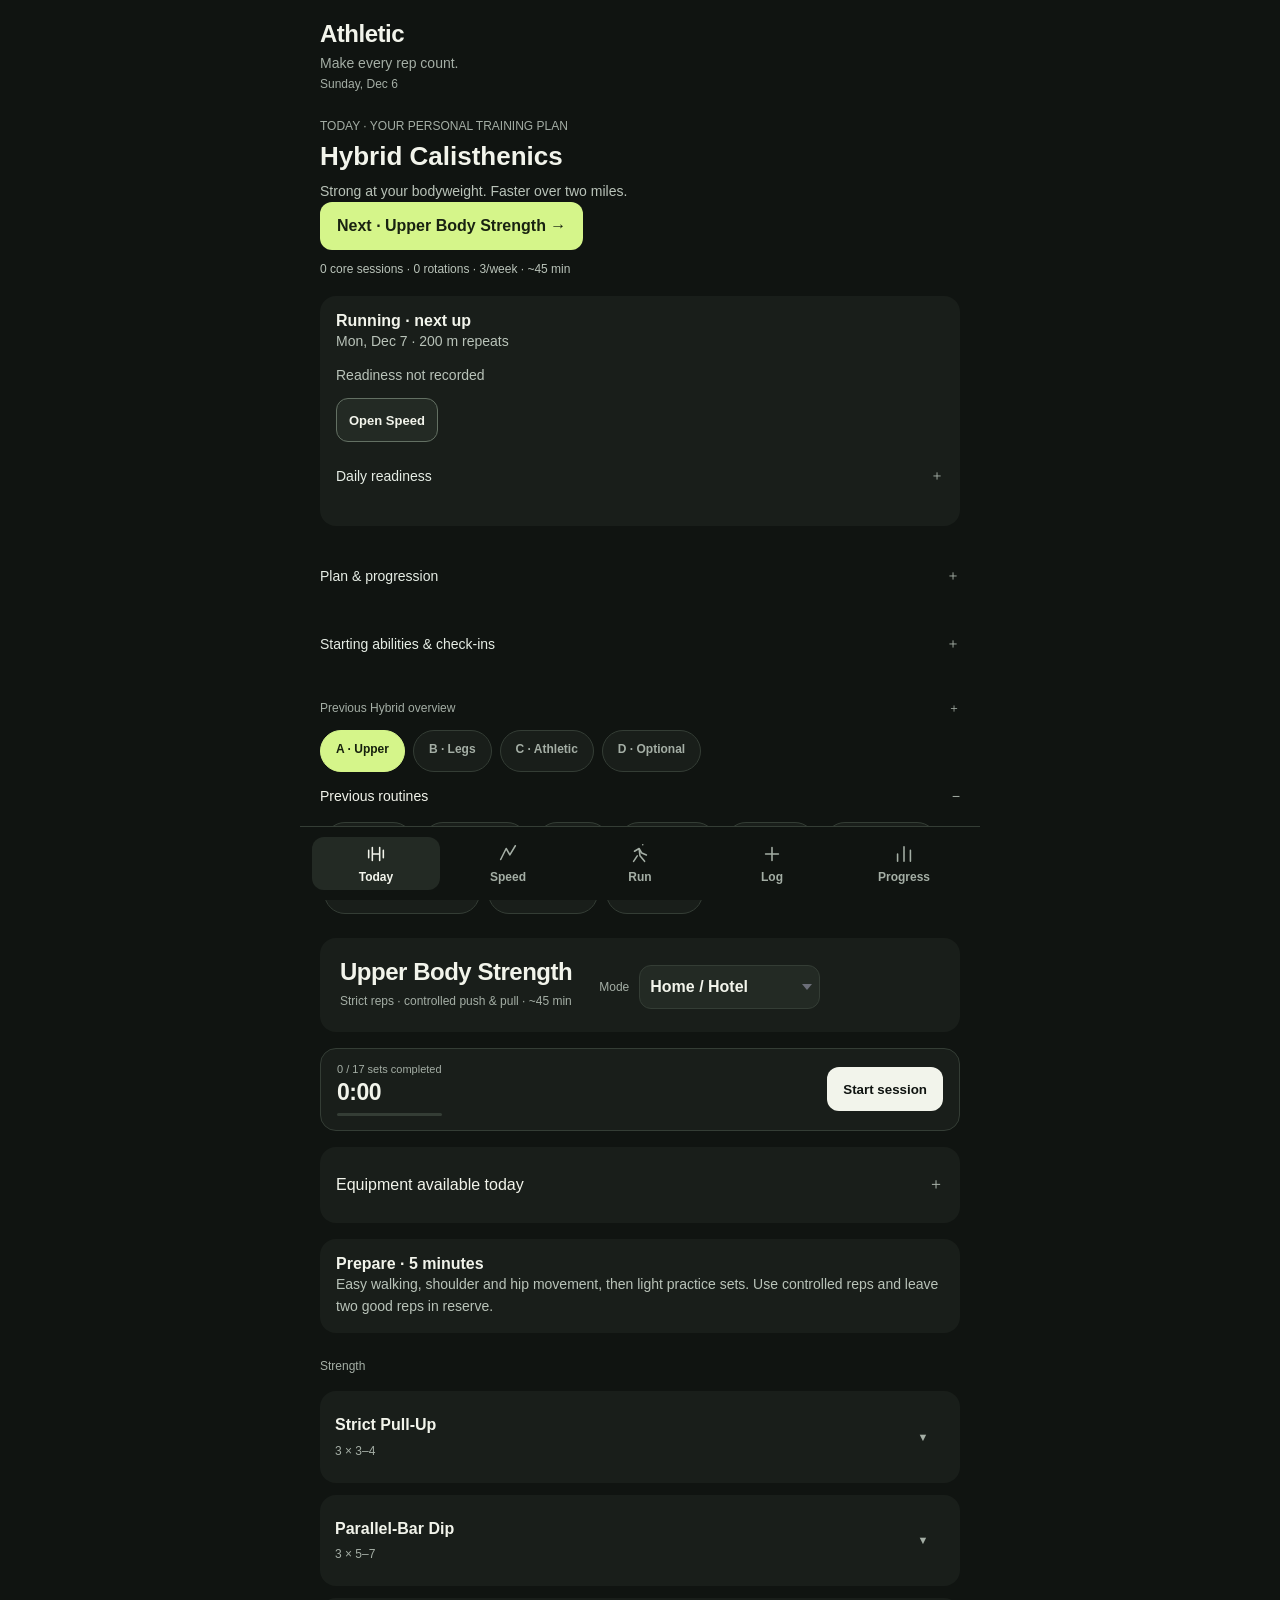
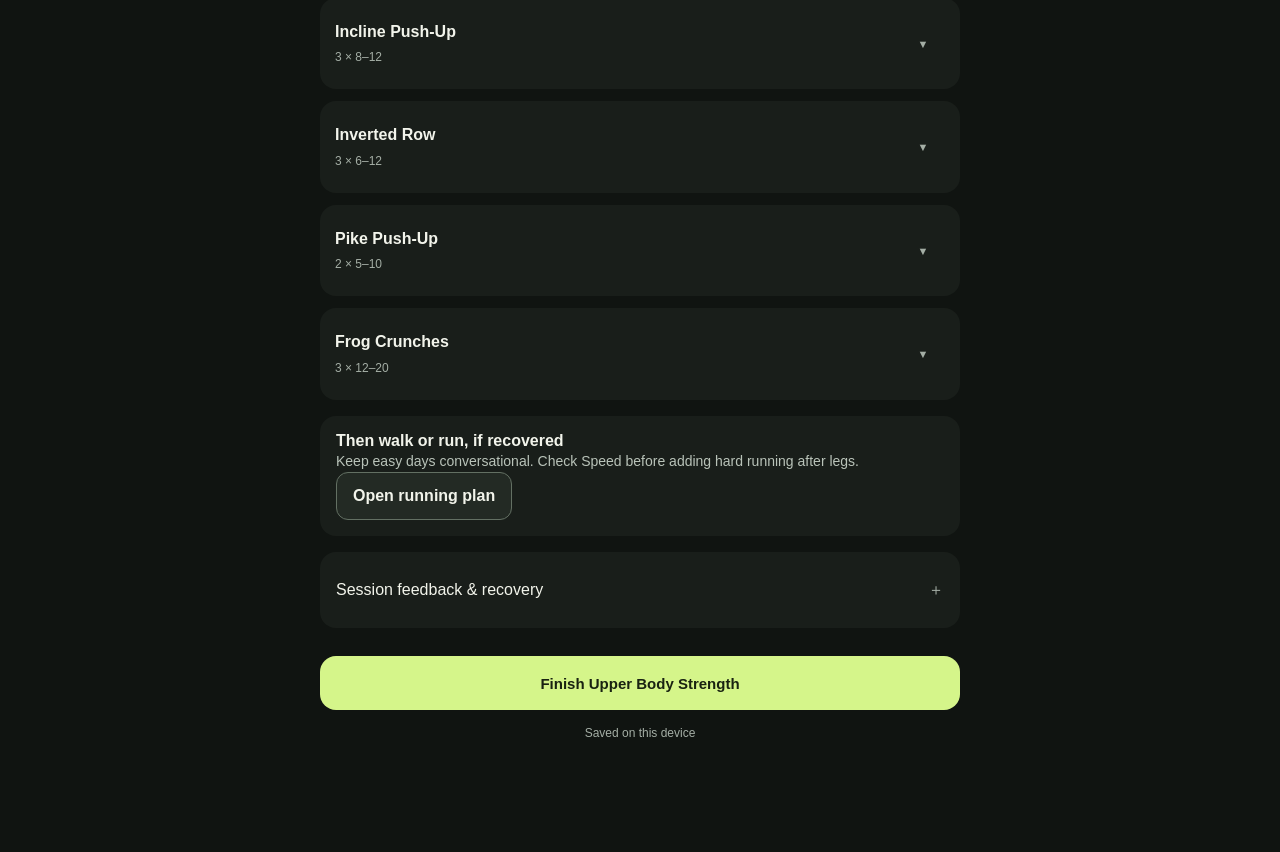
==== commit 2ce79bba: "Refine Athletic with Impeccable and Taste" ====
--- a/index.html
+++ b/index.html
@@ -34,9 +34,9 @@
   .goal-strip { background: var(--surface); border-bottom: 1px solid var(--border); padding: 10px 16px; display: grid; grid-template-columns: repeat(4,1fr); gap: 8px; }
   .goal-card { background: var(--surface2); border-radius: 8px; padding: 8px 10px; position: relative; overflow: hidden; }
   .goal-card::before { content:''; position: absolute; top:0; left:0; right:0; height:2px; background: var(--goal-color,#E84040); }
-  .goal-label { font-size:9px; text-transform:uppercase; letter-spacing:.08em; color:var(--muted); margin-bottom:4px; }
+  .goal-label { font-size:11px; text-transform:uppercase; letter-spacing:.08em; color:var(--muted); margin-bottom:4px; }
   .goal-value { font-family:var(--font-mono); font-size:18px; font-weight:700; line-height:1; color:var(--goal-color); }
-  .goal-target { font-size:9px; color:var(--muted); margin-top:3px; }
+  .goal-target { font-size:11px; color:var(--muted); margin-top:3px; }
   .goal-progress-bar { margin-top:6px; height:3px; background:var(--border); border-radius:2px; overflow:hidden; }
   .goal-progress-fill { height:100%; border-radius:2px; background:var(--goal-color); transition:width .4s ease; }
 
@@ -70,7 +70,7 @@
   .workout-badge { width:8px; height:8px; border-radius:50%; flex-shrink:0; }
   .workout-title { font-size:22px; font-weight:700; }
   .workout-subtitle { font-size:12px; color:var(--muted); margin-top:2px; }
-  .section-label { font-size:9px; text-transform:uppercase; letter-spacing:.1em; color:var(--muted); margin:18px 0 8px; padding-bottom:6px; border-bottom:1px solid var(--border); }
+  .section-label { font-size:11px; text-transform:uppercase; letter-spacing:.1em; color:var(--muted); margin:18px 0 8px; padding-bottom:6px; border-bottom:1px solid var(--border); }
 
   /* EXERCISE CARD */
   .exercise-card { background:var(--surface); border:1px solid var(--border); border-radius:10px; margin-bottom:8px; overflow:hidden; }
@@ -78,7 +78,7 @@
   .exercise-header-left { flex:1; cursor:pointer; }
   .exercise-name { font-size:14px; font-weight:600; }
   .exercise-scheme { font-family:var(--font-mono); font-size:11px; color:var(--muted); }
-  .exercise-chevron { font-size:10px; color:var(--muted); transition:transform .2s; margin-left:10px; cursor:pointer; }
+  .exercise-chevron { font-size:11px; color:var(--muted); transition:transform .2s; margin-left:10px; cursor:pointer; }
   .exercise-card.open .exercise-chevron { transform:rotate(180deg); }
 
   /* SWAP BUTTON */
@@ -87,7 +87,7 @@
     border: 1px solid var(--border);
     border-radius: 5px;
     color: var(--muted);
-    font-size: 10px;
+    font-size:11px;
     font-weight: 700;
     letter-spacing: .04em;
     padding: 4px 8px;
@@ -112,7 +112,7 @@
   .swap-dropdown.open { display: block; }
   .swap-category {
     padding: 6px 12px 4px;
-    font-size: 9px;
+    font-size:11px;
     text-transform: uppercase;
     letter-spacing: .1em;
     color: var(--muted);
@@ -132,7 +132,7 @@
   .swap-option:hover { background: rgba(255,255,255,.04); }
   .swap-option.current { color: #F5A623; }
   .swap-option-name { font-weight: 500; }
-  .swap-option-scheme { font-family: var(--font-mono); font-size: 10px; color: var(--muted); }
+  .swap-option-scheme { font-family: var(--font-mono); font-size:11px; color: var(--muted); }
   .swap-option.current .swap-option-scheme { color: rgba(245,166,35,.6); }
   .swap-check { font-size: 12px; color: #F5A623; opacity: 0; }
   .swap-option.current .swap-check { opacity: 1; }
@@ -141,7 +141,7 @@
   .set-logger { padding:0 14px 12px; display:none; }
   .exercise-card.open .set-logger { display:block; }
   .sets-grid { display:grid; grid-template-columns:28px 1fr 1fr 80px; gap:6px; align-items:center; margin-bottom:6px; }
-  .sets-grid-header { font-size:9px; text-transform:uppercase; letter-spacing:.08em; color:var(--muted); padding-bottom:4px; border-bottom:1px solid var(--border); margin-bottom:4px; }
+  .sets-grid-header { font-size:11px; text-transform:uppercase; letter-spacing:.08em; color:var(--muted); padding-bottom:4px; border-bottom:1px solid var(--border); margin-bottom:4px; }
   .set-num { font-family:var(--font-mono); font-size:12px; color:var(--muted); }
   .set-input { background:var(--surface2); border:1px solid var(--border); border-radius:6px; padding:7px 10px; color:var(--text); font-family:var(--font-mono); font-size:13px; width:100%; outline:none; transition:border-color .15s; }
   .set-input:focus { border-color:#555; }
@@ -151,12 +151,12 @@
 
   /* LAST SESSION HINT */
   .sets-grid-wrap { margin-bottom:6px; }
-  .last-hint { font-size:10px; color:var(--muted); font-family:var(--font-mono); padding:2px 0 0 34px; opacity:.6; }
+  .last-hint { font-size:11px; color:var(--muted); font-family:var(--font-mono); padding:2px 0 0 34px; opacity:.6; }
 
   /* REST TIMER */
   .rest-timer { padding:8px 14px 10px; }
   .rest-timer-inner { background:var(--surface2); border:1px solid var(--border); border-radius:8px; padding:10px 14px; display:flex; align-items:center; gap:10px; }
-  .rest-label { font-size:9px; text-transform:uppercase; letter-spacing:.1em; color:var(--muted); font-weight:700; }
+  .rest-label { font-size:11px; text-transform:uppercase; letter-spacing:.1em; color:var(--muted); font-weight:700; }
   .rest-countdown { font-family:var(--font-mono); font-size:20px; font-weight:700; color:var(--text); min-width:38px; }
   .rest-skip { background:none; border:1px solid var(--border); border-radius:5px; color:var(--muted); font-size:11px; padding:3px 8px; cursor:pointer; margin-left:auto; transition:all .15s; }
   .rest-skip:hover { color:var(--text); border-color:#555; }
@@ -183,7 +183,7 @@
   .run-detail { font-size:13px; color:var(--muted); line-height:1.7; }
   .run-detail strong { color:var(--text); }
   .run-log-area { margin-top:12px; display:grid; grid-template-columns:1fr 1fr; gap:8px; }
-  .run-input-wrap label { font-size:10px; color:var(--muted); display:block; margin-bottom:4px; letter-spacing:.05em; text-transform:uppercase; }
+  .run-input-wrap label { font-size:11px; color:var(--muted); display:block; margin-bottom:4px; letter-spacing:.05em; text-transform:uppercase; }
   .run-input { background:var(--surface2); border:1px solid var(--border); border-radius:6px; padding:8px 10px; color:var(--text); font-family:var(--font-mono); font-size:13px; width:100%; outline:none; }
   .run-input:focus { border-color:#555; }
 
@@ -207,7 +207,7 @@
   .goal-editor { background:var(--surface); border:1px solid var(--border); border-radius:10px; padding:16px; margin-top:16px; }
   .goal-editor h3 { font-size:13px; font-weight:700; margin-bottom:12px; color:var(--muted); text-transform:uppercase; letter-spacing:.06em; }
   .goal-inputs { display:grid; grid-template-columns:1fr 1fr; gap:10px; }
-  .goal-input-wrap label { font-size:10px; color:var(--muted); display:block; margin-bottom:4px; letter-spacing:.05em; text-transform:uppercase; }
+  .goal-input-wrap label { font-size:11px; color:var(--muted); display:block; margin-bottom:4px; letter-spacing:.05em; text-transform:uppercase; }
   .goal-input { background:var(--surface2); border:1px solid var(--border); border-radius:6px; padding:8px 10px; color:var(--text); font-family:var(--font-mono); font-size:14px; width:100%; outline:none; }
   .goal-input:focus { border-color:#555; }
   .update-goals-btn { margin-top:12px; width:100%; padding:10px; background:var(--surface2); border:1px solid var(--border); border-radius:8px; color:var(--text); font-size:13px; font-weight:700; cursor:pointer; transition:border-color .15s; }
@@ -235,7 +235,7 @@
     position: relative;
     overflow: hidden;
   }
-  .emom-round-label { font-size:10px; text-transform:uppercase; letter-spacing:.12em; color:var(--muted); margin-bottom:6px; }
+  .emom-round-label { font-size:11px; text-transform:uppercase; letter-spacing:.12em; color:var(--muted); margin-bottom:6px; }
   .emom-exercise-name { font-size:22px; font-weight:800; margin-bottom:4px; letter-spacing:-.01em; }
   .emom-exercise-sub { font-size:12px; color:var(--muted); margin-bottom:20px; }
   .emom-clock { font-family:var(--font-mono); font-size:72px; font-weight:700; line-height:1; margin-bottom:6px; transition:color .3s; }
@@ -259,9 +259,9 @@
   .emom-log-ex { font-size:13px; font-weight:600; flex:1; }
   .emom-log-input { background:var(--surface2); border:1px solid var(--border); border-radius:6px; padding:6px 10px; color:var(--text); font-family:var(--font-mono); font-size:13px; width:70px; outline:none; }
   .emom-log-input:focus { border-color:#555; }
-  .emom-log-label { font-size:10px; color:var(--muted); }
+  .emom-log-label { font-size:11px; color:var(--muted); }
   .emom-log-section { background:var(--surface); border:1px solid var(--border); border-radius:10px; padding:14px; margin-bottom:14px; }
-  .emom-log-title { font-size:10px; text-transform:uppercase; letter-spacing:.1em; color:var(--muted); margin-bottom:10px; }
+  .emom-log-title { font-size:11px; text-transform:uppercase; letter-spacing:.1em; color:var(--muted); margin-bottom:10px; }
   .emom-complete-banner {
     background: linear-gradient(135deg, #00C9A7, #00907A);
     border-radius:10px; padding:16px; text-align:center;
@@ -271,25 +271,25 @@
 
   /* WARM-UP CHECKLIST */
   .warmup-card { background:var(--surface); border:1px solid var(--border); border-radius:10px; padding:14px; margin-bottom:10px; }
-  .warmup-title { font-size:10px; text-transform:uppercase; letter-spacing:.1em; color:#F5A623; font-weight:700; margin-bottom:10px; display:flex; align-items:center; gap:6px; }
+  .warmup-title { font-size:11px; text-transform:uppercase; letter-spacing:.1em; color:#F5A623; font-weight:700; margin-bottom:10px; display:flex; align-items:center; gap:6px; }
   .warmup-item { display:flex; align-items:center; gap:10px; padding:7px 0; border-bottom:1px solid var(--border); cursor:pointer; user-select:none; }
   .warmup-item:last-child { border-bottom:none; }
   .warmup-check { width:18px; height:18px; border:1.5px solid var(--border); border-radius:4px; display:flex; align-items:center; justify-content:center; flex-shrink:0; font-size:11px; transition:all .15s; }
   .warmup-item.checked .warmup-check { background:#F5A623; border-color:#F5A623; color:#000; }
   .warmup-text { font-size:13px; flex:1; }
   .warmup-item.checked .warmup-text { color:var(--muted); text-decoration:line-through; }
-  .warmup-duration { font-family:var(--font-mono); font-size:10px; color:var(--muted); }
+  .warmup-duration { font-family:var(--font-mono); font-size:11px; color:var(--muted); }
 
   /* COOL-DOWN */
   .cooldown-card { background:var(--surface); border:1px solid var(--border); border-radius:10px; padding:14px; margin-top:10px; }
-  .cooldown-title { font-size:10px; text-transform:uppercase; letter-spacing:.1em; color:#4098E8; font-weight:700; margin-bottom:10px; }
+  .cooldown-title { font-size:11px; text-transform:uppercase; letter-spacing:.1em; color:#4098E8; font-weight:700; margin-bottom:10px; }
   .stretch-item { display:flex; align-items:center; gap:10px; padding:7px 0; border-bottom:1px solid var(--border); cursor:pointer; user-select:none; }
   .stretch-item:last-child { border-bottom:none; }
   .stretch-check { width:18px; height:18px; border:1.5px solid var(--border); border-radius:4px; display:flex; align-items:center; justify-content:center; flex-shrink:0; font-size:11px; transition:all .15s; }
   .stretch-item.checked .stretch-check { background:#4098E8; border-color:#4098E8; color:#fff; }
   .stretch-text { font-size:13px; flex:1; }
   .stretch-item.checked .stretch-text { color:var(--muted); text-decoration:line-through; }
-  .stretch-duration { font-family:var(--font-mono); font-size:10px; color:var(--muted); }
+  .stretch-duration { font-family:var(--font-mono); font-size:11px; color:var(--muted); }
   /* GTG CHALLENGE */
   .gtg-status-card {
     background: linear-gradient(135deg, rgba(255,210,63,.12), rgba(255,210,63,.04));
@@ -305,7 +305,7 @@
   .gtg-compare-grid { display:grid; grid-template-columns:1fr auto 1fr; gap:10px; margin-top:14px; align-items:center; }
   .gtg-compare-stat { text-align:center; }
   .gtg-compare-value { font-family:var(--font-mono); font-size:26px; font-weight:800; }
-  .gtg-compare-label { font-size:9px; text-transform:uppercase; letter-spacing:.08em; color:var(--muted); margin-top:2px; }
+  .gtg-compare-label { font-size:11px; text-transform:uppercase; letter-spacing:.08em; color:var(--muted); margin-top:2px; }
   .gtg-compare-arrow { font-size:18px; color:#FFD23F; }
   .gtg-compare-delta { font-size:11px; font-weight:700; color:#3DBE6E; margin-top:4px; }
 
@@ -322,20 +322,20 @@
   .gtg-day-cell.rest { background:rgba(107,110,120,.1); }
   .gtg-day-cell.test { background:rgba(255,210,63,.12); border-color:#FFD23F; }
   .gtg-day-num { font-family:var(--font-mono); font-size:14px; font-weight:800; color:var(--text); }
-  .gtg-day-type { font-size:8px; text-transform:uppercase; letter-spacing:.04em; color:var(--muted); margin-top:2px; }
-  .gtg-day-check { position:absolute; top:2px; right:4px; font-size:9px; color:#3DBE6E; }
+  .gtg-day-type { font-size:11px; text-transform:uppercase; letter-spacing:.04em; color:var(--muted); margin-top:2px; }
+  .gtg-day-check { position:absolute; top:2px; right:4px; font-size:11px; color:#3DBE6E; }
 
   .gtg-active-day { background:var(--surface); border:1px solid var(--border); border-radius:12px; padding:16px; margin-bottom:14px; }
   .gtg-active-title { font-size:16px; font-weight:800; margin-bottom:4px; }
   .gtg-active-sub { font-size:12px; color:var(--muted); margin-bottom:14px; }
   .gtg-test-inputs { display:grid; grid-template-columns:1fr 1fr; gap:10px; margin-bottom:12px; }
-  .gtg-input-wrap label { font-size:10px; color:var(--muted); display:block; margin-bottom:4px; letter-spacing:.05em; text-transform:uppercase; }
+  .gtg-input-wrap label { font-size:11px; color:var(--muted); display:block; margin-bottom:4px; letter-spacing:.05em; text-transform:uppercase; }
   .gtg-input { background:var(--surface2); border:1px solid var(--border); border-radius:6px; padding:9px 10px; color:var(--text); font-family:var(--font-mono); font-size:15px; width:100%; outline:none; text-align:center; }
   .gtg-input:focus { border-color:#555; }
   .gtg-hourly-grid { display:grid; grid-template-columns:repeat(5,1fr); gap:6px; margin-bottom:12px; }
   .gtg-hour-btn { padding:10px 4px; border-radius:8px; border:1px solid var(--border); background:var(--surface2); color:var(--muted); font-size:11px; font-weight:700; cursor:pointer; transition:all .15s; text-align:center; }
   .gtg-hour-btn.done { background:rgba(61,190,110,.15); border-color:#3DBE6E; color:#5aab5a; }
-  .gtg-hour-label { font-size:9px; opacity:.7; display:block; }
+  .gtg-hour-label { font-size:11px; opacity:.7; display:block; }
   .gtg-save-day-btn { width:100%; padding:12px; border-radius:10px; border:none; background:#FFD23F; color:#000; font-size:14px; font-weight:800; cursor:pointer; letter-spacing:.03em; }
   .gtg-save-day-btn:hover { opacity:.85; }
   .gtg-controls { display:flex; flex-direction:column; gap:8px; }
@@ -343,8 +343,8 @@
   .week-summary { display:none; grid-template-columns:repeat(3,1fr); gap:8px; margin-bottom:14px; }
   .week-summary-stat { background:var(--surface); border:1px solid var(--border); border-radius:10px; padding:12px 8px; text-align:center; }
   .week-summary-value { font-family:var(--font-mono); font-size:20px; font-weight:800; color:var(--text); }
-  .week-summary-label { font-size:9px; text-transform:uppercase; letter-spacing:.08em; color:var(--muted); margin-top:3px; }
-  .log-cal-badge { font-size:10px; color:#F5A623; font-weight:600; margin-left:6px; }
+  .week-summary-label { font-size:11px; text-transform:uppercase; letter-spacing:.08em; color:var(--muted); margin-top:3px; }
+  .log-cal-badge { font-size:11px; color:#F5A623; font-weight:600; margin-left:6px; }
   .day-subnav-wrap { padding:10px 16px 0; overflow-x:auto; display:block; }
   .day-subnav-wrap.hidden { display:none; }
   .day-subnav { display:flex; gap:6px; min-width:max-content; }
@@ -384,7 +384,7 @@
 
   /* GLOBAL EQUIPMENT SWAP */
   .equip-mode-wrap { display:flex; align-items:center; gap:6px; }
-  .equip-mode-label { font-size:9px; text-transform:uppercase; letter-spacing:.08em; color:var(--muted); }
+  .equip-mode-label { font-size:11px; text-transform:uppercase; letter-spacing:.08em; color:var(--muted); }
   .equip-mode-select {
     background: var(--surface2);
     border: 1px solid var(--border);
@@ -406,7 +406,7 @@
   .equip-mode-select:focus { border-color: #555; }
   .equip-mode-select.active { border-color: #F5A623; color: #F5A623; }
   .equip-mode-badge {
-    font-size: 9px; font-weight: 700; letter-spacing: .06em;
+    font-size:11px; font-weight: 700; letter-spacing: .06em;
     text-transform: uppercase; padding: 2px 7px;
     border-radius: 4px; margin-left: 4px;
     display: none;
@@ -421,11 +421,11 @@
   .circuit-exercises { padding:0 14px 4px; }
   .circuit-exercise-row { display:flex; align-items:center; gap:10px; padding:8px 0; border-bottom:1px solid var(--border); }
   .circuit-exercise-row:last-child { border-bottom:none; }
-  .circuit-exercise-num { width:20px; height:20px; border-radius:50%; display:flex; align-items:center; justify-content:center; font-size:10px; font-weight:800; flex-shrink:0; }
+  .circuit-exercise-num { width:20px; height:20px; border-radius:50%; display:flex; align-items:center; justify-content:center; font-size:11px; font-weight:800; flex-shrink:0; }
   .circuit-exercise-name { font-size:13px; font-weight:600; flex:1; }
   .circuit-exercise-detail { font-size:11px; color:var(--muted); font-family:var(--font-mono); }
   .circuit-rounds-log { padding:10px 14px 12px; background:var(--surface2); }
-  .circuit-rounds-label { font-size:9px; text-transform:uppercase; letter-spacing:.1em; color:var(--muted); margin-bottom:8px; }
+  .circuit-rounds-label { font-size:11px; text-transform:uppercase; letter-spacing:.1em; color:var(--muted); margin-bottom:8px; }
   .circuit-round-row { display:flex; align-items:center; gap:6px; margin-bottom:6px; }
   .circuit-round-num { font-size:11px; color:var(--muted); font-family:var(--font-mono); width:52px; }
   .circuit-done-btn { padding:5px 12px; border-radius:6px; border:1px solid var(--border); background:var(--surface); color:var(--muted); font-size:11px; font-weight:700; cursor:pointer; transition:all .15s; }
@@ -465,7 +465,7 @@
 
 <header>
   <div>
-    <div class="brand-eyebrow">ATHLETIC / PERSONAL TRAINING</div><h1>Make every rep count.</h1>
+    <h1>Athletic</h1><p class="brand-tagline">Make every rep count.</p>
     <div class="header-date" id="headerDate"></div>
   </div>
   <div id="streakDisplay" style="font-size:13px;font-weight:700;color:#F5A623;font-family:var(--font-mono)"></div>
@@ -1749,7 +1749,7 @@
   html += `
     <div class="swap-option ${defCurrent?'current':''}" onclick="applySwap('${exId}','${altKey}',null)">
       <div>
-        <div class="swap-option-name">${defaultEx.name} <span style="font-size:10px;color:var(--muted);font-weight:400">(default)</span></div>
+        <div class="swap-option-name">${defaultEx.name} <span style="font-size:11px;color:var(--muted);font-weight:400">(default)</span></div>
         <div class="swap-option-scheme">${defaultEx.scheme}</div>
       </div>
       <div class="swap-check">✓</div>
@@ -2193,7 +2193,7 @@
     let detail='';
     if (e.sets) detail=e.sets.map(ex=>{
       const setStr=ex.sets.map(s=>ex.movement ? `${escapeText(s.reps)} ${ex.unit==='seconds'?'sec':'reps'}${s.wt ? ' · '+escapeText(s.wt)+' lb '+(ex.loadKind==='assistance'?'assistance':ex.loadKind==='external'?'load':'added') : ''}` : s.wt&&s.reps?`${s.reps}${ex.unit==='seconds'?' sec · ':'×'}${s.wt}lb`:s.reps?`${s.reps} ${ex.unit==='seconds'?'sec':'reps'}`:s.done?'✓':'—').join(', ');
-      const volStr = ex.totalVol ? ` <span style="color:var(--muted);font-size:10px">(${ex.totalVol.toLocaleString()} lbs vol)</span>` : '';
+      const volStr = ex.totalVol ? ` <span style="color:var(--muted);font-size:11px">(${ex.totalVol.toLocaleString()} lbs vol)</span>` : '';
       return `<div><span style="color:var(--text)">${escapeText(ex.exercise)}</span>  ${setStr}${volStr}</div>`;
     }).join('');
     else if (e.runData) detail=Object.entries(e.runData).filter(([,v])=>v).map(([k,v])=>
--- a/mobile.css
+++ b/mobile.css
@@ -1,22 +1,22 @@
 :root{--bg:#101411;--surface:#191e1a;--surface2:#232a24;--border:#343d35;--text:#f2f4eb;--muted:#a4aea5;--accent:#d5f58a;--font-mono:var(--font-sans);color-scheme:dark}
-body{max-width:680px;margin:auto;padding:env(safe-area-inset-top) 0 calc(92px + env(safe-area-inset-bottom));background:radial-gradient(ellipse at top right,#263325 0,transparent 440px),var(--bg);-webkit-tap-highlight-color:transparent}
-header{padding:28px 22px 22px;gap:16px}header h1{font-size:30px;line-height:1.1;letter-spacing:-1.1px;max-width:260px}.brand-eyebrow{font-size:9px;letter-spacing:2px;color:var(--accent);font-weight:750;margin-bottom:12px}.header-date{margin-top:10px;font-size:12px}#streakDisplay{font-size:11px!important;max-width:90px;text-align:right;color:var(--accent)!important}
-main{padding:20px}.tabs-wrap{position:fixed;bottom:0;left:50%;transform:translateX(-50%);width:100%;max-width:680px;z-index:100;padding:10px 12px calc(10px + env(safe-area-inset-bottom));background:#151b17f5;border-top:1px solid var(--border);backdrop-filter:blur(20px);overflow:visible}.tabs{display:grid;grid-template-columns:repeat(5,1fr);min-width:0;gap:4px}.tab{display:flex;flex-direction:column;align-items:center;gap:5px;padding:6px 0;border:0;background:transparent;font-size:10px;letter-spacing:0;text-transform:none;border-radius:12px;min-height:52px;color:var(--muted)}.tab svg{width:22px;height:22px}.tab.active{background:#d5f58a13;color:var(--accent)}
+body{max-width:680px;margin:auto;padding:env(safe-area-inset-top) 0 calc(92px + env(safe-area-inset-bottom));background:var(--bg);-webkit-tap-highlight-color:transparent}
+header{padding:28px 22px 22px;gap:16px}header h1{font-size:30px;line-height:1.1;letter-spacing:-1.1px;max-width:260px}.brand-eyebrow{font-size:11px;letter-spacing:2px;color:var(--accent);font-weight:750;margin-bottom:12px}.header-date{margin-top:10px;font-size:12px}#streakDisplay{font-size:11px!important;max-width:90px;text-align:right;color:var(--accent)!important}
+main{padding:20px}.tabs-wrap{position:fixed;bottom:0;left:50%;transform:translateX(-50%);width:100%;max-width:680px;z-index:100;padding:10px 12px calc(10px + env(safe-area-inset-bottom));background:#151b17f5;border-top:1px solid var(--border);backdrop-filter:none;overflow:visible}.tabs{display:grid;grid-template-columns:repeat(5,1fr);min-width:0;gap:4px}.tab{display:flex;flex-direction:column;align-items:center;gap:5px;padding:6px 0;border:0;background:transparent;font-size:11px;letter-spacing:0;text-transform:none;border-radius:12px;min-height:52px;color:var(--muted)}.tab svg{width:22px;height:22px}.tab.active{background:#d5f58a13;color:var(--accent)}
 .day-subnav-wrap{padding:0 20px!important;position:static!important;background:transparent!important}.day-subnav{gap:8px;padding-bottom:2px}.day-tab{padding:11px 15px!important;font-size:12px!important;min-height:42px;border-radius:24px!important}.day-tab.active{background:var(--accent)!important;color:#16200d!important;border-color:var(--accent)!important}
-.workout-header{padding:24px 20px;background:linear-gradient(125deg,#293726,#1b241d);border:1px solid #41513a;border-radius:22px;flex-wrap:wrap;gap:10px;margin-bottom:16px}.workout-header>div:nth-child(2){flex:1;min-width:180px}.workout-title{font-size:27px;letter-spacing:-.8px}.workout-subtitle{font-size:12px;line-height:1.6;margin-top:6px}.workout-badge{background:var(--accent)!important;width:7px;height:26px;border-radius:4px}.equip-mode-wrap{margin:4px 0 0 17px;gap:10px}.equip-mode-select{font-size:14px;min-height:44px;border-radius:12px;max-width:230px}.equip-mode-label{font-size:10px}.session-timer{display:none}.session-control{display:flex;align-items:center;justify-content:space-between;gap:12px;background:var(--surface);border:1px solid var(--border);border-radius:16px;padding:14px 16px;margin-bottom:16px}.session-control small{display:block;color:var(--muted);font-size:11px;margin-bottom:4px}.session-control strong{font-variant-numeric:tabular-nums;font-size:23px;letter-spacing:-.5px}.session-control button{background:var(--accent);color:#192211;border:0;border-radius:12px;padding:12px 16px;font-weight:750;min-height:44px}.session-progress{height:3px;background:var(--border);border-radius:4px;margin-top:7px;overflow:hidden}.session-progress span{display:block;height:100%;background:var(--accent)}
-.section-label{font-size:11px;letter-spacing:1.5px;margin:26px 0 12px;border:0}.exercise-card,.warmup-card,.cooldown-card,.run-option,.circuit-card,.goal-editor,.log-entry{border-radius:18px;box-shadow:0 4px 16px #00000012;margin-bottom:12px}.exercise-header{padding:17px 14px;gap:5px}.exercise-name{font-size:16px;line-height:1.4}.exercise-scheme{font-size:12px;line-height:1.5;margin-top:5px}.exercise-chevron{min-width:24px;padding:16px 4px}.swap-btn{min-height:40px;padding:8px;font-size:10px;margin:0}.set-logger{padding:0 14px 16px}.sets-grid{grid-template-columns:24px minmax(0,1fr) minmax(0,1fr) 46px;gap:8px}.sets-grid-header{font-size:10px}.set-input{min-height:46px;border-radius:10px;font-size:17px;text-align:center;padding:8px 4px}.set-input::placeholder{color:#889387}.complete-btn{min-height:46px;border-radius:12px;font-size:18px}.complete-btn.done,.circuit-done-btn.done{background:var(--accent);border-color:var(--accent);color:#192211}.last-hint{opacity:1;font-size:11px;padding:2px 0 6px 32px}.exercise-card:has(.complete-btn.done){border-color:#637a4e}.warmup-title,.cooldown-title{font-size:11px;letter-spacing:1px;line-height:1.7}.warmup-item,.stretch-item{min-height:52px;gap:10px}.warmup-text,.stretch-text{font-size:14px;line-height:1.5}.warmup-duration,.stretch-duration{font-size:11px;flex-shrink:0;max-width:75px;text-align:right}.warmup-check,.stretch-check{width:22px;height:22px;border-radius:7px}.deload-toggle-wrap{padding:12px 14px;border-radius:14px}.deload-toggle-label{font-size:12px;line-height:1.5}.bw-quick{display:none}.save-bar{position:static!important;padding:12px 0 4px!important;background:none!important;border:0!important}.save-btn{border-radius:16px!important;min-height:54px;background:var(--accent)!important;color:#192211!important;font-size:15px!important;letter-spacing:0!important;box-shadow:0 5px 25px #d5f58a10}
-button,input,select{font-family:inherit}input:not([type=checkbox]),select{font-size:16px!important;min-width:0}button{touch-action:manipulation}button:focus-visible,[role=button]:focus-visible,input:focus-visible,select:focus-visible{outline:2px solid var(--accent);outline-offset:3px}.run-log-area{flex-wrap:wrap}.run-input-wrap{min-width:0;flex:1 1 120px}.run-input,.goal-input{min-height:46px}.circuit-notes{min-width:0;width:80px}.circuit-done-btn{min-height:44px}.circuit-exercise-detail{max-width:45%;font-size:12px}.goal-strip{border:0;background:transparent;padding:0;grid-template-columns:1fr 1fr;gap:10px;margin:18px 0}.goal-card{padding:18px;border:1px solid var(--border);border-radius:16px;background:var(--surface)}.goal-card:before{display:none}.goal-label{font-size:10px}.goal-value{font-size:26px;margin:10px 0;color:var(--text)}.goal-target{font-size:11px;line-height:1.5}.goal-progress-bar{height:4px;margin-top:12px}.mobile-insight{padding:18px;border-radius:16px;border:1px solid var(--border);margin-bottom:18px;background:var(--surface)}.mobile-insight h2{font-size:16px;margin-bottom:14px}.week-bars{display:flex;height:90px;align-items:end;gap:10px}.week-bar{flex:1;text-align:center;font-size:10px;color:var(--muted)}.week-bar i{display:block;background:var(--accent);border-radius:5px;margin-bottom:8px;min-height:3px}.backup-note{font-size:12px;color:var(--muted);line-height:1.6;margin:12px 0}.backup-button{padding:13px 16px;border-radius:12px;background:var(--surface2);color:var(--text);border:1px solid var(--border);width:100%;min-height:46px}#draftStatus{font-size:10px;color:var(--muted);text-align:center;margin-top:12px}#globalToast{bottom:100px!important;max-width:90%;width:max-content;white-space:pre-line}summary{cursor:pointer;min-height:44px;display:flex;align-items:center}details:not([open]) .warmup-title,details:not([open]) .cooldown-title{margin:0}summary:after{content:'＋';margin-left:auto;color:var(--muted)}details[open]>summary:after{content:'−'}
+.workout-header{padding:24px 20px;background:var(--surface);border:1px solid #41513a;border-radius:22px;flex-wrap:wrap;gap:10px;margin-bottom:16px}.workout-header>div:nth-child(2){flex:1;min-width:180px}.workout-title{font-size:27px;letter-spacing:-.8px}.workout-subtitle{font-size:12px;line-height:1.6;margin-top:6px}.workout-badge{background:var(--accent)!important;width:7px;height:26px;border-radius:4px}.equip-mode-wrap{margin:4px 0 0 17px;gap:10px}.equip-mode-select{font-size:14px;min-height:44px;border-radius:12px;max-width:230px}.equip-mode-label{font-size:11px}.session-timer{display:none}.session-control{display:flex;align-items:center;justify-content:space-between;gap:12px;background:var(--surface);border:1px solid var(--border);border-radius:16px;padding:14px 16px;margin-bottom:16px}.session-control small{display:block;color:var(--muted);font-size:11px;margin-bottom:4px}.session-control strong{font-variant-numeric:tabular-nums;font-size:23px;letter-spacing:-.5px}.session-control button{background:var(--accent);color:#192211;border:0;border-radius:12px;padding:12px 16px;font-weight:750;min-height:44px}.session-progress{height:3px;background:var(--border);border-radius:4px;margin-top:7px;overflow:hidden}.session-progress span{display:block;height:100%;background:var(--accent)}
+.section-label{font-size:11px;letter-spacing:1.5px;margin:26px 0 12px;border:0}.exercise-card,.warmup-card,.cooldown-card,.run-option,.circuit-card,.goal-editor,.log-entry{border-radius:18px;box-shadow:none;margin-bottom:12px}.exercise-header{padding:17px 14px;gap:5px}.exercise-name{font-size:16px;line-height:1.4}.exercise-scheme{font-size:12px;line-height:1.5;margin-top:5px}.exercise-chevron{min-width:24px;padding:16px 4px}.swap-btn{min-height:40px;padding:8px;font-size:11px;margin:0}.set-logger{padding:0 14px 16px}.sets-grid{grid-template-columns:24px minmax(0,1fr) minmax(0,1fr) 46px;gap:8px}.sets-grid-header{font-size:11px}.set-input{min-height:46px;border-radius:10px;font-size:17px;text-align:center;padding:8px 4px}.set-input::placeholder{color:#889387}.complete-btn{min-height:46px;border-radius:12px;font-size:18px}.complete-btn.done,.circuit-done-btn.done{background:var(--accent);border-color:var(--accent);color:#192211}.last-hint{opacity:1;font-size:11px;padding:2px 0 6px 32px}.exercise-card:has(.complete-btn.done){border-color:#637a4e}.warmup-title,.cooldown-title{font-size:11px;letter-spacing:1px;line-height:1.7}.warmup-item,.stretch-item{min-height:52px;gap:10px}.warmup-text,.stretch-text{font-size:14px;line-height:1.5}.warmup-duration,.stretch-duration{font-size:11px;flex-shrink:0;max-width:75px;text-align:right}.warmup-check,.stretch-check{width:22px;height:22px;border-radius:7px}.deload-toggle-wrap{padding:12px 14px;border-radius:14px}.deload-toggle-label{font-size:12px;line-height:1.5}.bw-quick{display:none}.save-bar{position:static!important;padding:12px 0 4px!important;background:none!important;border:0!important}.save-btn{border-radius:16px!important;min-height:54px;background:var(--accent)!important;color:#192211!important;font-size:15px!important;letter-spacing:0!important;box-shadow:none}
+button,input,select{font-family:inherit}input:not([type=checkbox]),select{font-size:16px!important;min-width:0}button{touch-action:manipulation}button:focus-visible,[role=button]:focus-visible,input:focus-visible,select:focus-visible{outline:2px solid var(--accent);outline-offset:3px}.run-log-area{flex-wrap:wrap}.run-input-wrap{min-width:0;flex:1 1 120px}.run-input,.goal-input{min-height:46px}.circuit-notes{min-width:0;width:80px}.circuit-done-btn{min-height:44px}.circuit-exercise-detail{max-width:45%;font-size:12px}.goal-strip{border:0;background:transparent;padding:0;grid-template-columns:1fr 1fr;gap:10px;margin:18px 0}.goal-card{padding:18px;border:1px solid var(--border);border-radius:16px;background:var(--surface)}.goal-card:before{display:none}.goal-label{font-size:11px}.goal-value{font-size:26px;margin:10px 0;color:var(--text)}.goal-target{font-size:11px;line-height:1.5}.goal-progress-bar{height:4px;margin-top:12px}.mobile-insight{padding:18px;border-radius:16px;border:1px solid var(--border);margin-bottom:18px;background:var(--surface)}.mobile-insight h2{font-size:16px;margin-bottom:14px}.week-bars{display:flex;height:90px;align-items:end;gap:10px}.week-bar{flex:1;text-align:center;font-size:11px;color:var(--muted)}.week-bar i{display:block;background:var(--accent);border-radius:5px;margin-bottom:8px;min-height:0}.backup-note{font-size:12px;color:var(--muted);line-height:1.6;margin:12px 0}.backup-button{padding:13px 16px;border-radius:12px;background:var(--surface2);color:var(--text);border:1px solid var(--border);width:100%;min-height:46px}#draftStatus{font-size:11px;color:var(--muted);text-align:center;margin-top:12px}#globalToast{bottom:100px!important;max-width:90%;width:max-content;white-space:pre-line}summary{cursor:pointer;min-height:44px;display:flex;align-items:center}details:not([open]) .warmup-title,details:not([open]) .cooldown-title{margin:0}summary:after{content:'＋';margin-left:auto;color:var(--muted)}details[open]>summary:after{content:'−'}
 @media(max-width:360px){main{padding:14px}header{padding:24px 16px 18px}.workout-title{font-size:24px}.exercise-name{font-size:14px}.workout-header{padding:18px 14px}.warmup-duration{max-width:60px}.day-subnav-wrap{padding:0 14px!important}}
 @media(prefers-reduced-motion:reduce){*{animation:none!important;transition:none!important;scroll-behavior:auto!important}}
 #globalToast{white-space:pre-line!important;overflow-wrap:anywhere;max-width:calc(100vw - 40px)!important}
-.week-bar b{display:block;font-size:10px;color:var(--text);margin-bottom:5px}
-.outdoor-card{background:linear-gradient(135deg,#253522,#19231c);border:1px solid #43563a;border-radius:22px;padding:20px;margin-bottom:24px}.outdoor-card h2{font-size:28px;letter-spacing:-.8px}.outdoor-settings{display:grid;grid-template-columns:repeat(3,minmax(0,1fr));gap:8px}.outdoor-settings label{font-size:10px;color:var(--muted);line-height:1.5}.outdoor-settings input,.outdoor-settings select{display:block;width:100%;min-height:44px;margin-top:6px;border:1px solid var(--border);border-radius:10px;background:var(--surface);color:var(--text);padding:8px}.outdoor-metrics{display:grid;grid-template-columns:1fr 1fr;gap:22px 10px;margin:24px 0}.outdoor-metrics small{display:block;font-size:9px;letter-spacing:1px;color:var(--muted)}.outdoor-metrics strong{font-size:32px;font-variant-numeric:tabular-nums;display:block;margin-top:5px}.outdoor-actions{display:grid;grid-template-columns:1fr 1fr;gap:10px;margin:14px 0}.outdoor-actions button{min-height:48px;border:0;border-radius:12px;background:var(--accent);color:#192211;font-weight:700}.outdoor-actions button:disabled{opacity:.4}.outdoor-card .backup-button{margin-bottom:10px}.outdoor-card summary{font-size:12px;color:var(--muted)}#gpsRoute{width:100%;max-height:200px;border-radius:12px;background:#131c16}#gpsRoute:empty{display:none}
+.week-bar b{display:block;font-size:11px;color:var(--text);margin-bottom:5px}
+.outdoor-card{background:var(--surface);border:1px solid #43563a;border-radius:22px;padding:20px;margin-bottom:24px}.outdoor-card h2{font-size:28px;letter-spacing:-.8px}.outdoor-settings{display:grid;grid-template-columns:repeat(3,minmax(0,1fr));gap:8px}.outdoor-settings label{font-size:11px;color:var(--muted);line-height:1.5}.outdoor-settings input,.outdoor-settings select{display:block;width:100%;min-height:44px;margin-top:6px;border:1px solid var(--border);border-radius:10px;background:var(--surface);color:var(--text);padding:8px}.outdoor-metrics{display:grid;grid-template-columns:1fr 1fr;gap:22px 10px;margin:24px 0}.outdoor-metrics small{display:block;font-size:11px;letter-spacing:1px;color:var(--muted)}.outdoor-metrics strong{font-size:32px;font-variant-numeric:tabular-nums;display:block;margin-top:5px}.outdoor-actions{display:grid;grid-template-columns:1fr 1fr;gap:10px;margin:14px 0}.outdoor-actions button{min-height:48px;border:0;border-radius:12px;background:var(--accent);color:#192211;font-weight:700}.outdoor-actions button:disabled{opacity:.4}.outdoor-card .backup-button{margin-bottom:10px}.outdoor-card summary{font-size:12px;color:var(--muted)}#gpsRoute{width:100%;max-height:200px;border-radius:12px;background:#131c16}#gpsRoute:empty{display:none}
 
 /* Personal Hybrid plan */
 .hybrid-overview{padding:20px 20px 8px;max-width:760px;margin:auto}.hybrid-eyebrow{font-size:11px;letter-spacing:.12em;color:#c6f36a}.hybrid-overview h2{font-size:32px;margin:8px 0}.hybrid-overview p,.hybrid-note p{font-size:14px;line-height:1.6;color:#b9c3b9}.hybrid-overview button,.hybrid-note button{background:#c6f36a;color:#152016;border:0;border-radius:12px;padding:14px 16px;font:inherit;font-weight:700;min-height:44px}.hybrid-overview details{padding:12px 0}.hybrid-overview summary,.hybrid-legacy summary{cursor:pointer;min-height:44px;align-content:center;font-size:14px}.hybrid-legacy{padding:0 20px}.hybrid-legacy .day-tab{display:inline-block;margin:4px}.hybrid-note{padding:16px;border:1px solid #354036;border-radius:16px;margin:16px 0}.hybrid-note b{color:#c6f36a}#dayCategorySubnav{position:static}#hybridNext p{font-size:12px}.hybrid-overview summary{color:#e6ede5}
 #dayCategorySubnav{overflow-x:visible}.day-subnav{min-width:0;overflow-x:auto}.hybrid-overview{padding-left:0;padding-right:0}.hybrid-legacy{padding-left:0;padding-right:0}
 .tabs{grid-template-columns:repeat(6,minmax(0,1fr))}.free-fields{display:grid;gap:12px}.free-fields label,.free-notes,.free-unit{display:grid;gap:6px;font-size:12px;color:var(--muted)}.free-fields input,.free-fields select,.free-notes textarea,.free-unit select,.free-sets input{width:100%;box-sizing:border-box;background:var(--surface2);color:var(--text);border:1px solid var(--border);border-radius:10px;padding:10px;min-height:44px;font:inherit;font-size:16px}.free-notes textarea{resize:vertical}.free-exercise{background:var(--surface);border:1px solid var(--border);border-radius:16px;padding:14px;margin:16px 0}.free-heading{display:flex;justify-content:space-between;gap:8px;align-items:center}.free-heading h3{font-size:17px;margin:0 0 5px;overflow-wrap:anywhere}.free-heading small{color:var(--muted)}.free-heading button,.free-sets button{background:var(--surface2);color:var(--text);border:1px solid var(--border);border-radius:8px;min-height:44px}.free-unit{margin:14px 0;max-width:140px}.free-sets{display:grid;grid-template-columns:25px minmax(0,1fr) minmax(0,1fr) 44px;gap:8px;align-items:center;margin:12px 0;font-size:12px}.free-notes{margin-top:20px}.log-sets,.log-entry-day{overflow-wrap:anywhere}
-.tab[hidden]{display:none}.race-hero{background:linear-gradient(135deg,#31422a,#19221c);border:1px solid #526741;border-radius:22px;padding:22px;margin-bottom:18px}.race-hero>small{color:var(--accent);letter-spacing:.15em;font-size:10px}.race-hero h2{font-size:48px;line-height:1.1;margin:14px 0}.race-hero h2 span{font-size:19px;font-weight:500}.race-hero p,.race-section p{font-size:13px;line-height:1.6;color:var(--muted)}.race-hero label,.race-readiness label,.manual-run-date-label{display:grid;gap:6px;font-size:12px;color:var(--muted)}.race-hero input,.race-readiness input,.race-readiness select,.race-readiness textarea,.manual-run-date-label input{box-sizing:border-box;min-width:0;width:100%;padding:12px;background:var(--surface2);color:var(--text);border:1px solid var(--border);border-radius:10px;font:inherit;font-size:16px;min-height:44px}.race-hero button,.race-section>button{background:var(--accent);color:#192211;font:inherit;border:0;border-radius:12px;min-height:44px;padding:10px 18px;margin-top:12px;font-weight:700}.race-section{padding:18px;background:var(--surface);border:1px solid var(--border);border-radius:18px;margin:16px 0}.race-section h3{font-size:20px;margin:0 0 16px}.race-section h3 small{display:block;font-size:12px;font-weight:400;color:var(--muted);margin-top:6px}.race-check{display:flex;gap:12px;align-items:flex-start;padding:13px 0;border-bottom:1px solid var(--border);font-size:14px;line-height:1.5}.race-check input{width:23px;height:23px;min-width:23px;margin:0;accent-color:var(--accent)}.race-check.is-done>span{color:var(--muted);text-decoration:line-through}.race-check small{display:block;text-decoration:none;color:var(--accent);font-size:11px}.race-run{padding:12px;border:1px solid var(--border);border-radius:14px;margin:12px 0}.race-run>small{color:var(--accent);font-size:11px}.race-run p{margin:8px 0}.race-link,.race-actions button{min-height:44px;border:1px solid var(--border);background:var(--surface2);color:var(--text);border-radius:10px;padding:10px;font:inherit;font-size:12px}.race-actions{display:flex;gap:6px;flex-wrap:wrap;margin-top:14px}.race-badge{background:#d5f58a12;color:var(--accent)!important;border-radius:10px;padding:10px;font-size:12px}.race-readiness{display:grid;gap:12px;grid-template-columns:minmax(0,1fr) minmax(0,1fr)}.race-readiness label:last-child{grid-column:1/-1}.race-reassess{border-color:#e4b768}.race-warning{color:#e4b768!important}.race-trend{margin-top:18px}.race-trend>small{font-size:10px;color:var(--muted)}.race-trend strong{display:block;font-size:29px;margin:8px 0}.race-trend svg{width:100%;color:var(--accent);max-height:90px}.manual-run-date-label{margin:16px 0}
+.tab[hidden]{display:none}.race-hero{background:var(--surface);border:1px solid #526741;border-radius:22px;padding:22px;margin-bottom:18px}.race-hero>small{color:var(--accent);letter-spacing:.15em;font-size:11px}.race-hero h2{font-size:48px;line-height:1.1;margin:14px 0}.race-hero h2 span{font-size:19px;font-weight:500}.race-hero p,.race-section p{font-size:13px;line-height:1.6;color:var(--muted)}.race-hero label,.race-readiness label,.manual-run-date-label{display:grid;gap:6px;font-size:12px;color:var(--muted)}.race-hero input,.race-readiness input,.race-readiness select,.race-readiness textarea,.manual-run-date-label input{box-sizing:border-box;min-width:0;width:100%;padding:12px;background:var(--surface2);color:var(--text);border:1px solid var(--border);border-radius:10px;font:inherit;font-size:16px;min-height:44px}.race-hero button,.race-section>button{background:var(--accent);color:#192211;font:inherit;border:0;border-radius:12px;min-height:44px;padding:10px 18px;margin-top:12px;font-weight:700}.race-section{padding:18px;background:var(--surface);border:1px solid var(--border);border-radius:18px;margin:16px 0}.race-section h3{font-size:20px;margin:0 0 16px}.race-section h3 small{display:block;font-size:12px;font-weight:400;color:var(--muted);margin-top:6px}.race-check{display:flex;gap:12px;align-items:flex-start;padding:13px 0;border-bottom:1px solid var(--border);font-size:14px;line-height:1.5}.race-check input{width:23px;height:23px;min-width:23px;margin:0;accent-color:var(--accent)}.race-check.is-done>span{color:var(--muted);text-decoration:line-through}.race-check small{display:block;text-decoration:none;color:var(--accent);font-size:11px}.race-run{padding:12px;border:1px solid var(--border);border-radius:14px;margin:12px 0}.race-run>small{color:var(--accent);font-size:11px}.race-run p{margin:8px 0}.race-link,.race-actions button{min-height:44px;border:1px solid var(--border);background:var(--surface2);color:var(--text);border-radius:10px;padding:10px;font:inherit;font-size:12px}.race-actions{display:flex;gap:6px;flex-wrap:wrap;margin-top:14px}.race-badge{background:#d5f58a12;color:var(--accent)!important;border-radius:10px;padding:10px;font-size:12px}.race-readiness{display:grid;gap:12px;grid-template-columns:minmax(0,1fr) minmax(0,1fr)}.race-readiness label:last-child{grid-column:1/-1}.race-reassess{border-color:#e4b768}.race-warning{color:#e4b768!important}.race-trend{margin-top:18px}.race-trend>small{font-size:11px;color:var(--muted)}.race-trend strong{display:block;font-size:29px;margin:8px 0}.race-trend svg{width:100%;color:var(--accent);max-height:90px}.manual-run-date-label{margin:16px 0}
 details.race-section>summary{font-size:20px;font-weight:700}details.race-section[open]>summary{margin-bottom:12px}
 /* Personal plan controls keep the existing charcoal / lime surfaces. */
 .hc-variant{padding:0 16px 8px}.hc-variant label{display:block;color:var(--muted);font-size:12px;margin-bottom:6px}.hc-variant select{width:100%;min-height:44px;background:var(--surface);color:var(--text);border:1px solid var(--border);border-radius:10px;padding:8px;font:inherit;font-size:13px}
@@ -52,3 +52,32 @@
   .exercise-chevron { transform: none !important; }
 }
 
+/* Impeccable + Taste: quiet chrome, readable labels, training data first. */
+:root { --radius-card: 16px; --radius-control: 12px; }
+::selection { background: var(--accent); color: var(--bg); }
+html { scrollbar-color: #637063 var(--bg); }
+input, textarea { caret-color: var(--accent); }
+header { padding: 20px 20px 12px; }
+header h1 { font-size: 24px; line-height: 1.2; letter-spacing: -.02em; }
+.brand-tagline { color: var(--muted); font-size: 14px; margin-top: 6px; }
+.header-date { margin-top: 6px; }
+.hybrid-overview { padding-top: 16px; }
+.hybrid-overview h2 { font-size: 26px; line-height: 1.2; }
+.hybrid-eyebrow, .section-label, .equip-mode-label { font-size: 12px; letter-spacing: 0; text-transform: none; color: var(--muted); }
+.hybrid-note { background: var(--surface); border: 0; border-radius: var(--radius-card); }
+.hybrid-note b { color: var(--text); }
+.hybrid-note button, .hybrid-overview button { background: var(--surface2); color: var(--text); border: 1px solid #637063; }
+#hcNext button { background: var(--accent); color: #192211; border-color: transparent; }
+.workout-header, .exercise-card, .warmup-card, .cooldown-card, .run-option, .circuit-card, .goal-editor, .log-entry { border-radius: var(--radius-card); }
+.workout-header { padding: 20px; border: 0; }
+.workout-title { font-size: 24px; letter-spacing: -.02em; }
+.tabs-wrap { background: var(--bg); }
+.tab.active { background: var(--surface2); color: var(--text); box-shadow: none; }
+.tab { font-size: 12px; }
+.session-control button { background: var(--text); color: var(--bg); }
+.session-control button:disabled { background: var(--surface2); color: var(--muted); }
+.exercise-card, .warmup-card, .cooldown-card, .goal-editor, .log-entry { border-color: transparent; }
+.exercise-card:focus-within { border-color: #637063; }
+.week-bars { font-variant-numeric: tabular-nums; }
+.week-bar, .week-bar b, #draftStatus { font-size: 12px; }
+@media (max-width: 360px) { header { padding: 20px 14px 12px; } .hybrid-overview { padding-inline: 14px; } }
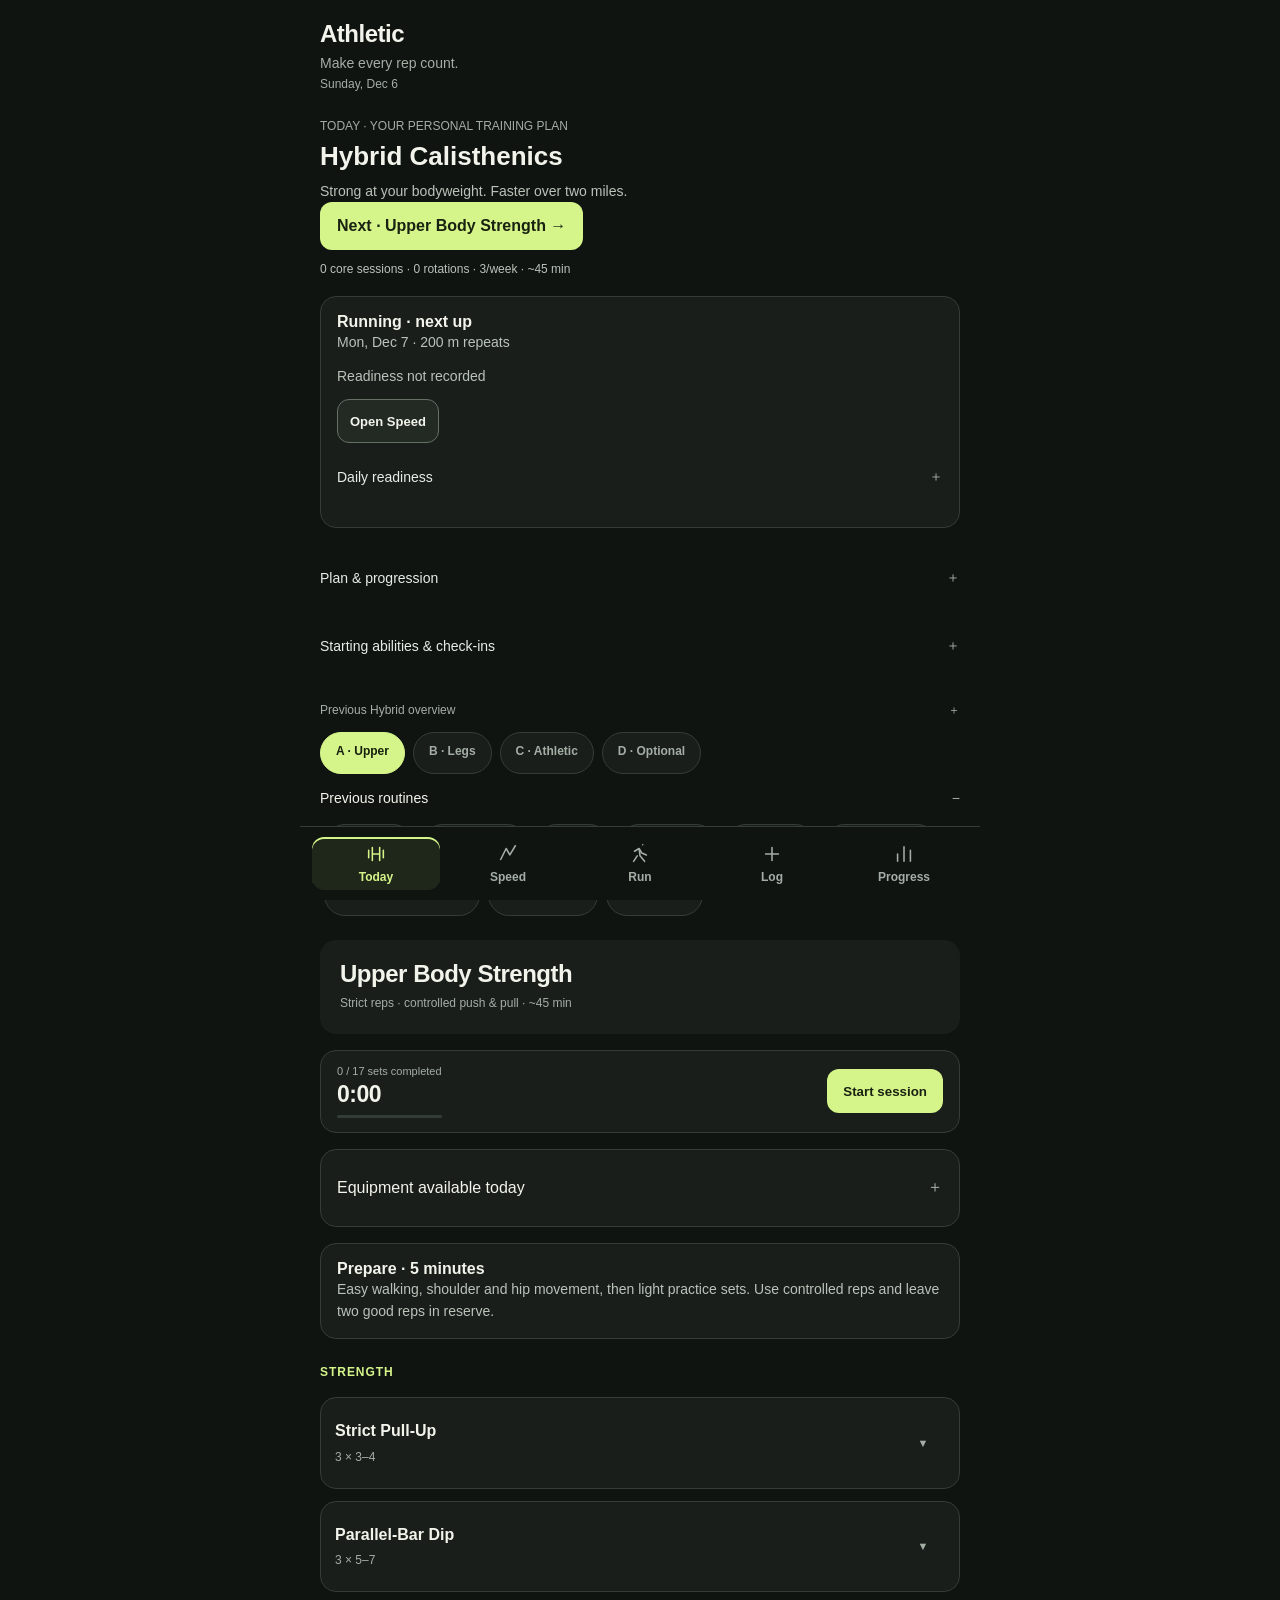
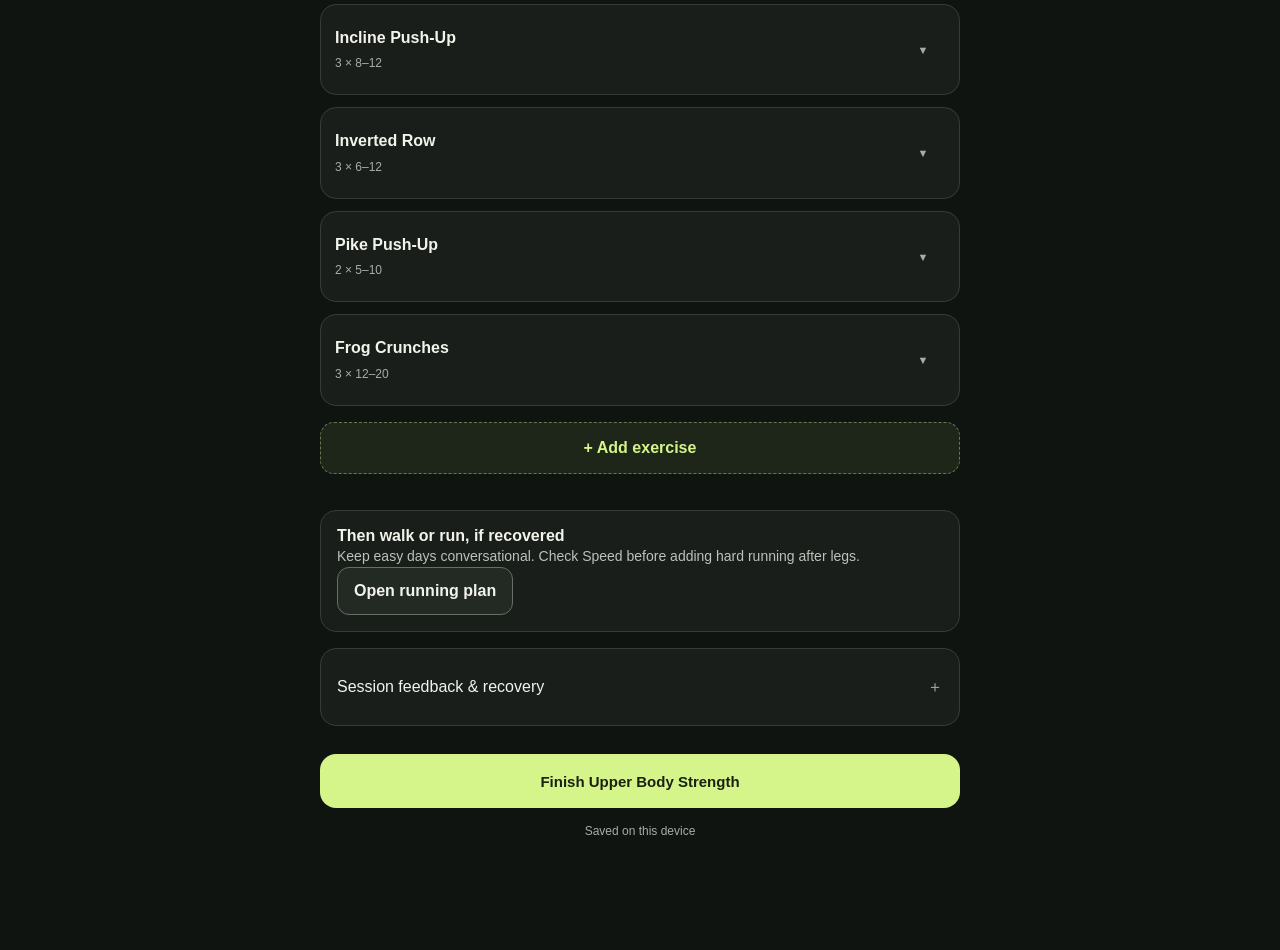
==== commit 61e88c34: "Add searchable session exercises and simplify equipment selection" ====
--- a/index.html
+++ b/index.html
@@ -1670,10 +1670,10 @@
   w.sections.forEach(section => {
     html += `<div class="section-label">${section.name}</div>`;
     section.exercises.forEach((ex, ei) => {
-      const exId = key + '-' + section.name.replace(/\s+/g,'-') + '-' + ei;
+      const exId = ex.id || key + '-' + section.name.replace(/\s+/g,'-') + '-' + ei;
       const altKey = ex.altKey || ex.name;
       const alts = ALTERNATES[altKey];
-      const hasAlts = alts && (Object.keys(alts).filter(k => k !== 'default').length > 0);
+      const hasAlts = !ex.extra && alts && (Object.keys(alts).filter(k => k !== 'default').length > 0);
       const swapBtnHtml = hasAlts
         ? `<button class="swap-btn" id="swapbtn-${exId}" onclick="toggleSwapDropdown(event,'${exId}','${altKey}')">SWAP ⇄</button>`
         : '';
@@ -1687,6 +1687,7 @@
               <div class="exercise-scheme" id="exscheme-${exId}">${displayEx.scheme}</div>
             </div>
             ${swapBtnHtml}
+            ${ex.extra ? `<button type="button" class="swap-btn" onclick="hcRemoveExtra('${key}','${exId}')" aria-label="Remove ${displayEx.name}">Remove</button>` : ''}
             <div class="exercise-chevron" onclick="toggleCard('${exId}')">▼</div>
           </div>
           ${swapDropHtml}
@@ -1975,7 +1976,7 @@
 
   w.sections.forEach(section => {
     section.exercises.forEach((ex, ei) => {
-      const exId = key + '-' + section.name.replace(/\s+/g,'-') + '-' + ei;
+      const exId = ex.id || key + '-' + section.name.replace(/\s+/g,'-') + '-' + ei;
       const activeEx = sessionSwaps[exId] || ex;
       const exSets = [];
       let totalVol = 0;
@@ -3010,6 +3011,7 @@
 <script src="hybrid.js"></script>
 <script src="manual.js"></script>
 <script src="calisthenics.js"></script>
+<script src="extras.js"></script>
 <script src="mobile.js"></script>
 <script src="outdoor.js"></script>
 <script src="race.js"></script>
--- a/mobile.css
+++ b/mobile.css
@@ -64,7 +64,7 @@
 .hybrid-overview { padding-top: 16px; }
 .hybrid-overview h2 { font-size: 26px; line-height: 1.2; }
 .hybrid-eyebrow, .section-label, .equip-mode-label { font-size: 12px; letter-spacing: 0; text-transform: none; color: var(--muted); }
-.hybrid-note { background: var(--surface); border: 0; border-radius: var(--radius-card); }
+.hybrid-note { background: var(--surface); border: 1px solid var(--border); border-radius: var(--radius-card); }
 .hybrid-note b { color: var(--text); }
 .hybrid-note button, .hybrid-overview button { background: var(--surface2); color: var(--text); border: 1px solid #637063; }
 #hcNext button { background: var(--accent); color: #192211; border-color: transparent; }
@@ -72,12 +72,27 @@
 .workout-header { padding: 20px; border: 0; }
 .workout-title { font-size: 24px; letter-spacing: -.02em; }
 .tabs-wrap { background: var(--bg); }
-.tab.active { background: var(--surface2); color: var(--text); box-shadow: none; }
+.tab.active { background: #d5f58a13; color: var(--accent); box-shadow: inset 0 2px var(--accent); }
 .tab { font-size: 12px; }
-.session-control button { background: var(--text); color: var(--bg); }
+.session-control button { background: var(--accent); color: #192211; }
 .session-control button:disabled { background: var(--surface2); color: var(--muted); }
-.exercise-card, .warmup-card, .cooldown-card, .goal-editor, .log-entry { border-color: transparent; }
+.exercise-card, .warmup-card, .cooldown-card, .goal-editor, .log-entry { border-color: var(--border); }
 .exercise-card:focus-within { border-color: #637063; }
 .week-bars { font-variant-numeric: tabular-nums; }
 .week-bar, .week-bar b, #draftStatus { font-size: 12px; }
 @media (max-width: 360px) { header { padding: 20px 14px 12px; } .hybrid-overview { padding-inline: 14px; } }
+
+/* Keep the training hierarchy visible while leaving room for touch controls. */
+.exercise-card.open { border-color: #637a4e; }
+.exercise-card.open .exercise-name { color: var(--accent); }
+.section-label { color: var(--accent); font-weight: 700; letter-spacing: .08em; text-transform: uppercase; }
+.hc-variant { padding-top: 4px; }
+.hc-variant select { background: var(--surface2); min-height: 48px; }
+.hc-last { padding: 12px; background: var(--surface2); border-radius: 10px; }
+.add-exercise-button{width:100%;min-height:52px;background:#d5f58a13;color:var(--accent);border:1px dashed #637a4e;border-radius:14px;font:inherit;font-weight:700;margin:4px 0 20px}
+#exerciseLibrary{box-sizing:border-box;width:calc(100% - 20px);max-width:540px;max-height:85dvh;margin:auto auto 10px;padding:20px;border:1px solid var(--border);border-radius:24px;background:var(--bg);color:var(--text);overflow:auto}
+#exerciseLibrary::backdrop{background:#0009}
+.library-heading{display:flex;justify-content:space-between;align-items:center;gap:12px}.library-heading small{font-size:11px;letter-spacing:.1em;color:var(--accent)}.library-heading h2{font-size:24px;margin:6px 0}.library-heading button{min-height:44px;min-width:44px;border:0;border-radius:50%;background:var(--surface2);color:var(--text);font-size:26px}
+#librarySearch{width:100%;box-sizing:border-box;min-height:48px;background:var(--surface2);color:var(--text);border:1px solid var(--border);border-radius:12px;padding:12px;font:inherit}
+.library-filters{grid-template-columns:minmax(0,2fr) minmax(0,1fr);margin-top:14px}
+#libraryResults{display:grid;gap:8px}#libraryResults button{display:flex;align-items:center;justify-content:space-between;gap:12px;text-align:left;background:var(--surface);color:var(--text);border:1px solid var(--border);border-radius:12px;padding:14px;min-height:64px;font:inherit}#libraryResults small{display:block;margin-top:5px;color:var(--muted);font-size:12px}#libraryResults button>span:last-child{color:var(--accent)}
